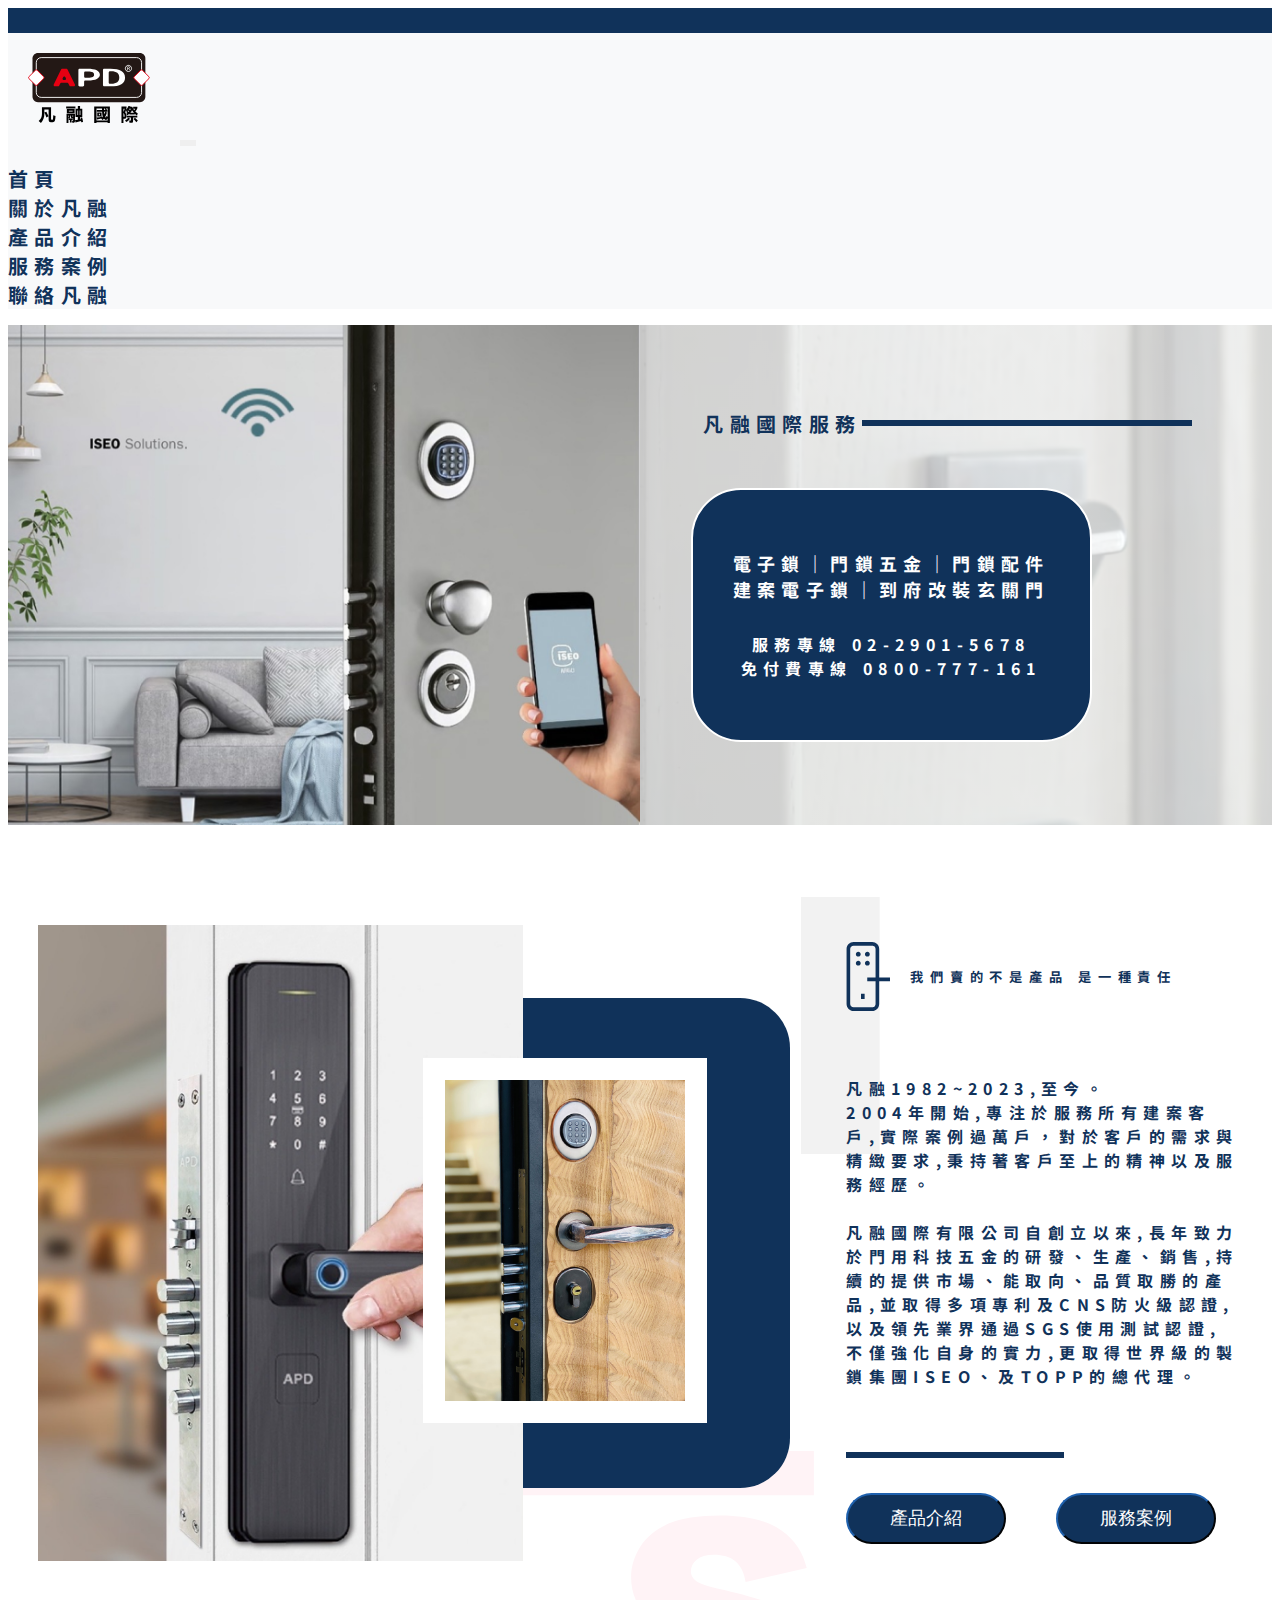
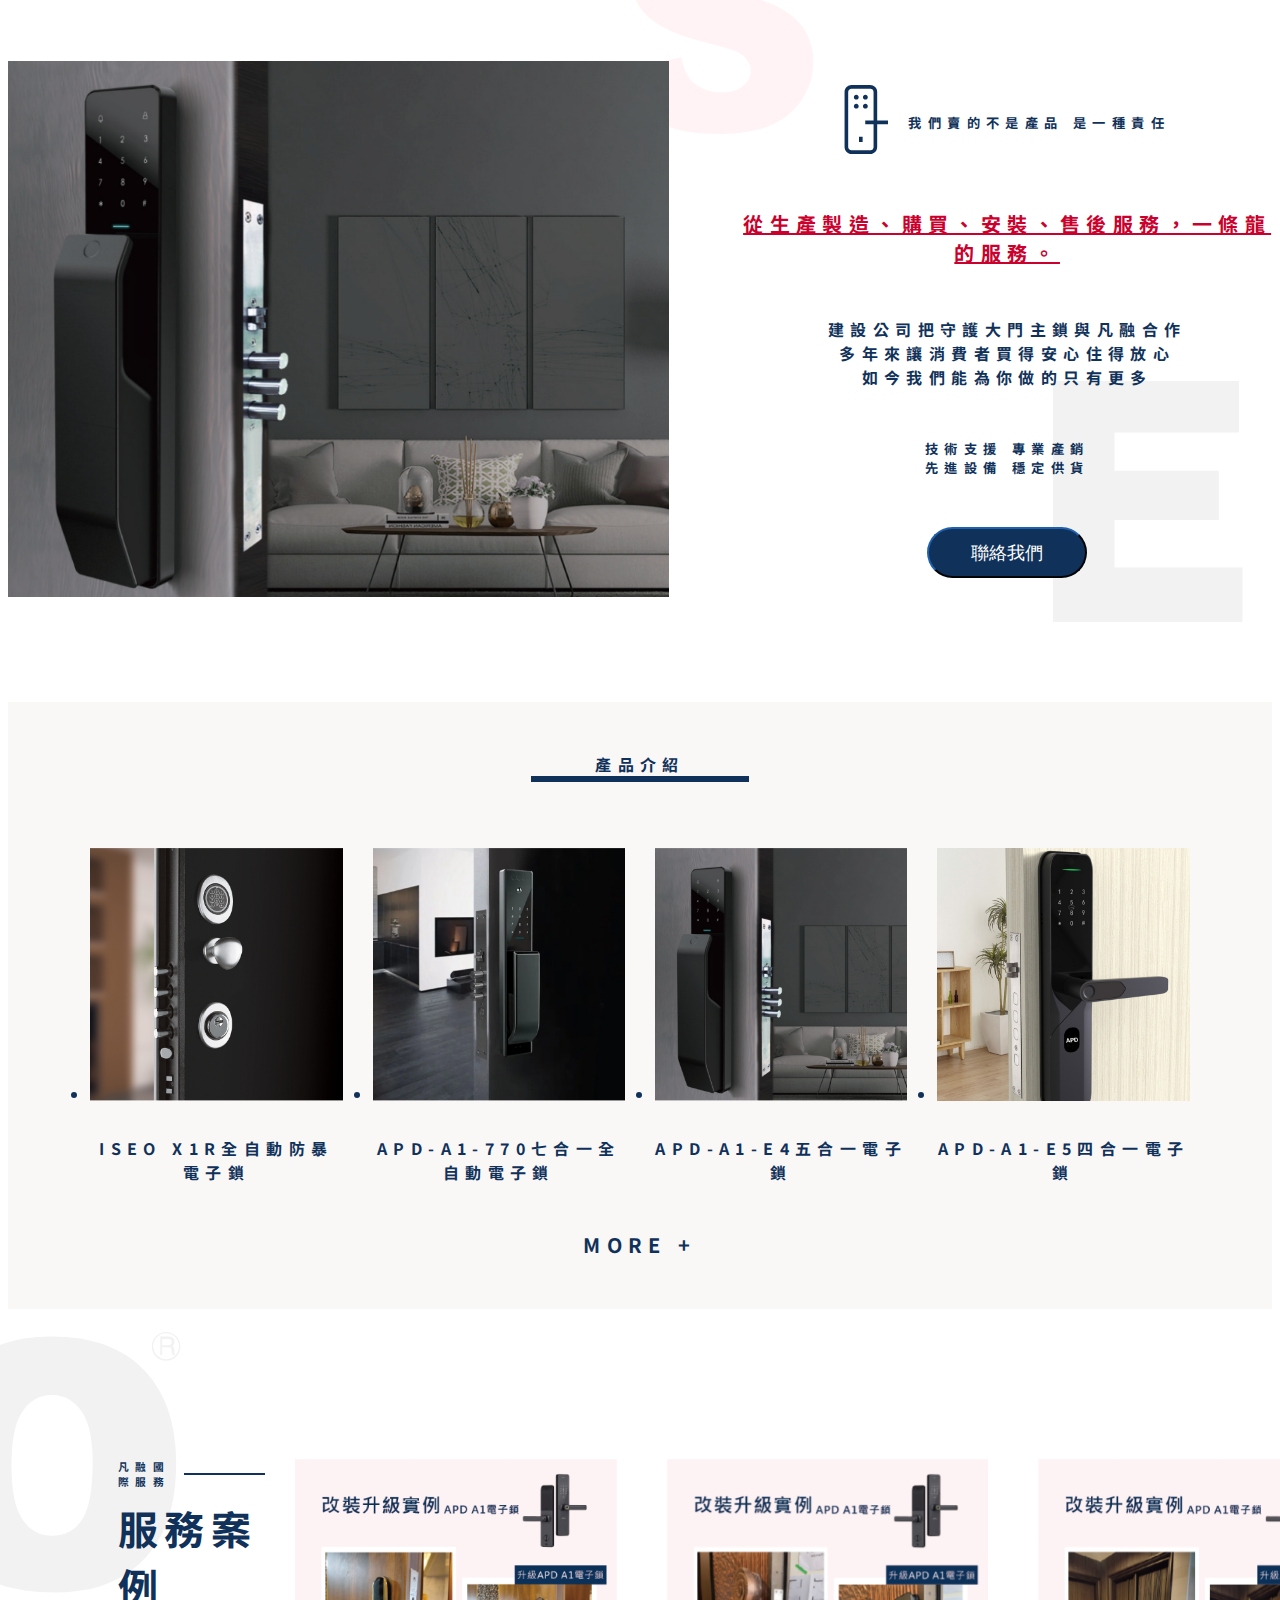
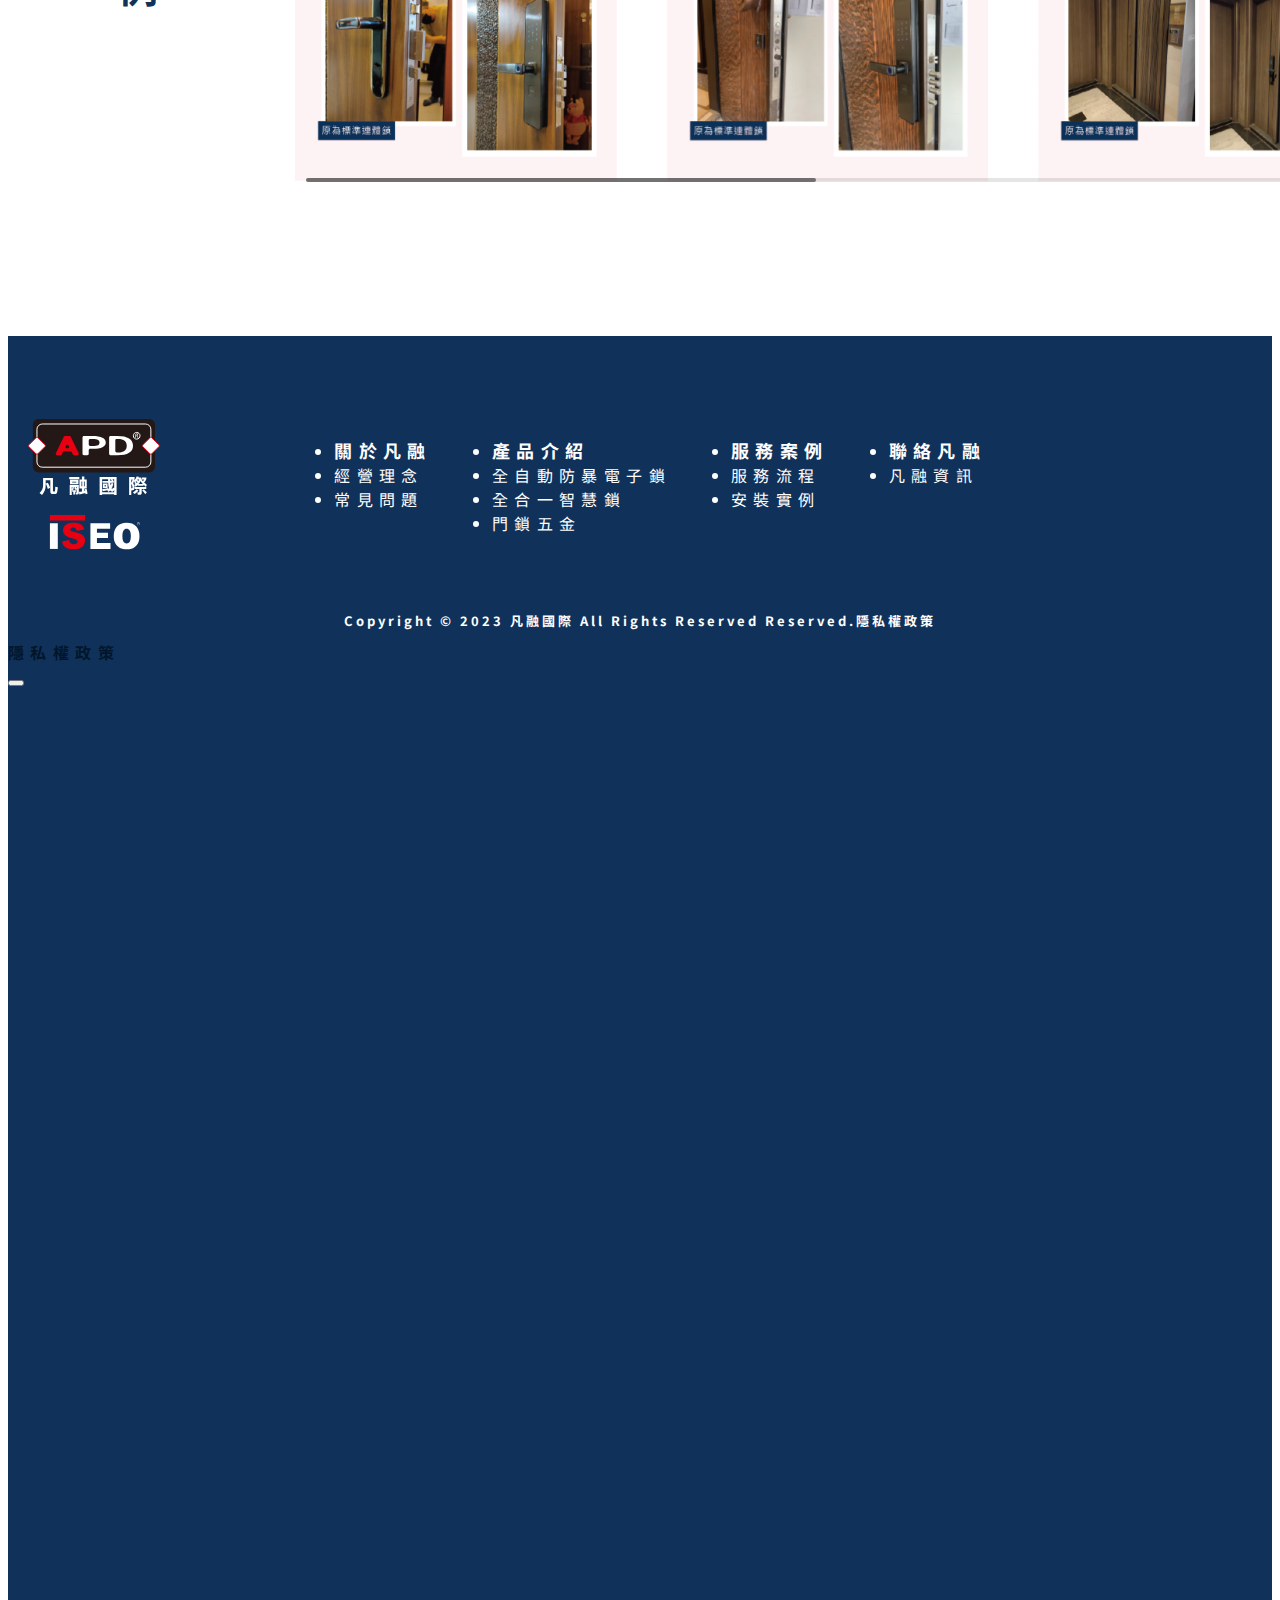
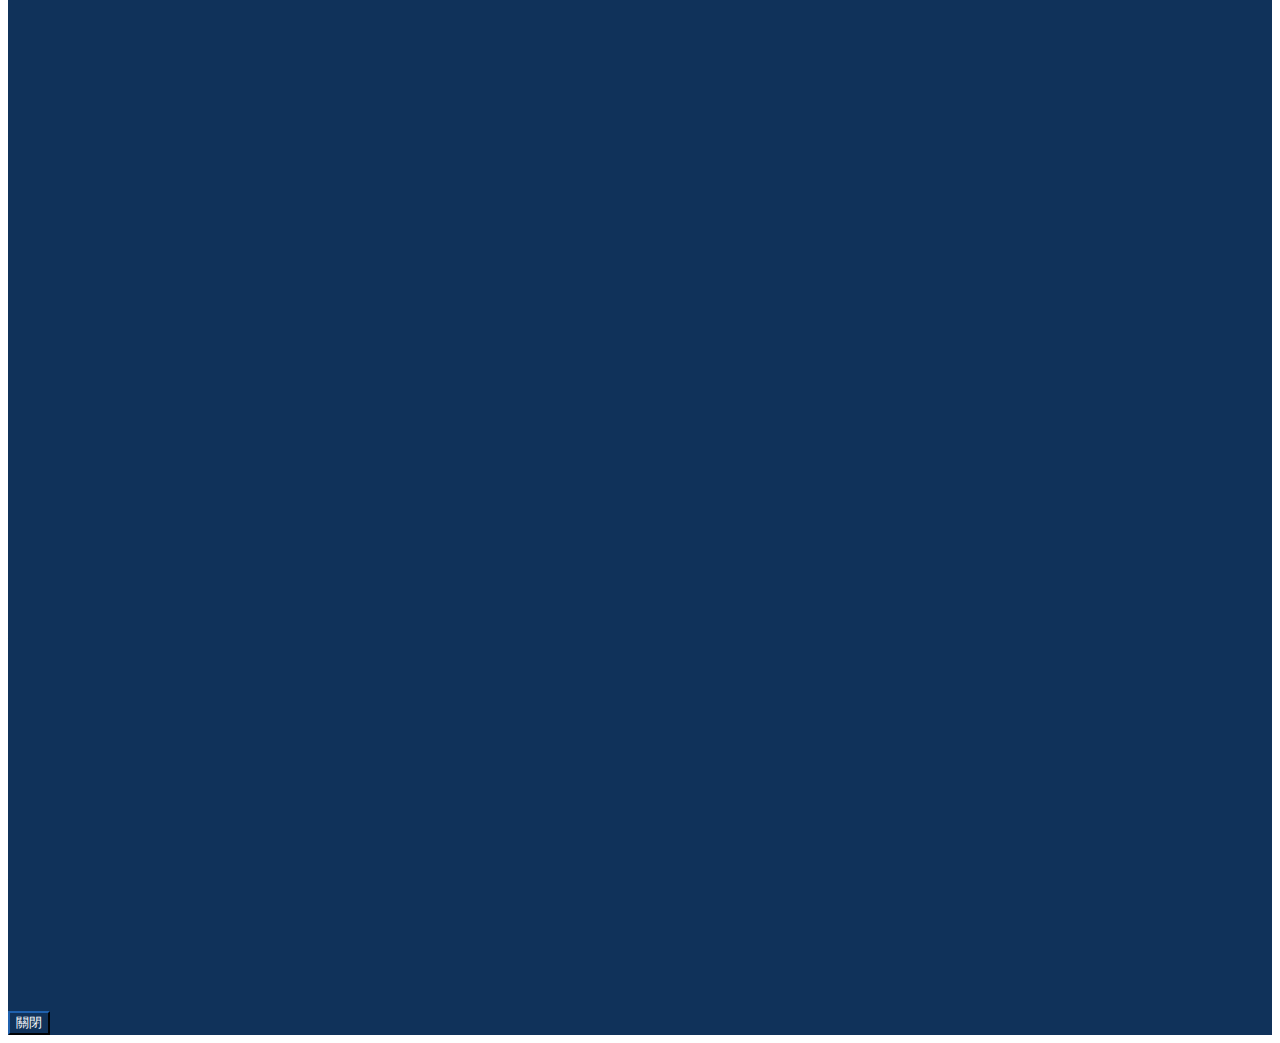
==== index.html @ 1ac76ac0 "1023 上傳github" ====
<!DOCTYPE html>
<html lang="en">
  <head>
    <meta charset="UTF-8" />
    <meta name="viewport" content="width=device-width, initial-scale=1.0" />
    <meta name="format-detection" content="telephone=no">
    <link rel="stylesheet" href="./css/reset.css" />
    <link rel="preconnect" href="https://fonts.googleapis.com" />
    <link rel="preconnect" href="https://fonts.gstatic.com" crossorigin />
    <link
      href="https://fonts.googleapis.com/css2?family=Noto+Sans+TC:wght@300&display=swap"
      rel="stylesheet"
    />
    <link
      href="https://cdn.jsdelivr.net/npm/bootstrap@5.1.1/dist/css/bootstrap.min.css"
      rel="stylesheet"
      integrity="sha384-F3w7mX95PdgyTmZZMECAngseQB83DfGTowi0iMjiWaeVhAn4FJkqJByhZMI3AhiU"
      crossorigin="anonymous"
    />
    <link rel="stylesheet" href="./css/swiper-bundle.css" />
    <link rel="stylesheet" href="./css/style.css" />
    <link rel="stylesheet" href="./css/fanrong_index.css" />
    <title>Document</title>
  </head>

  <body>
    <header>
      <div class="media_block">
        <div class="media_icon_top">
          <div>
            <a href="mailto:fanrong@fanrong.com.tw?subject=Feedback&body=Message" target="_blank">
              <img src="./image/icon_letter.svg" alt="" />
            </a>
            <a href="https://maps.app.goo.gl/2EMKwdo58CiQbgun8" target="_blank">
              <img src="./image/icon_map.svg" alt="" />
            </a>
          </div>
          <div>
            <a href="https://www.facebook.com/profile.php?id=100057497887200&mibextid=LQQJ4d" target="_blank">
              <img src="./image/icon_fb.svg" alt="" />
            </a>
            <a href="https://line.me/ti/p/~@a15678" target="_blank">
              <img src="./image/icon_line.svg" alt="" />
            </a>
            <a href="tel:0229015678" target="_blank">
              <img src="./image/icon_phone.svg" alt="" />
            </a>
          </div>
        </div>
      </div>

      <div class="navbar_block">
        <nav class="navbar navbar-expand-lg navbar-light bg-light">
          <div class="container-fluid">
            <a class="navbar-brand" href="#">
              <img src="./image/logo_header.svg" alt="" class="logo_top" />
            </a>
            <button
              class="navbar-toggler"
              type="button"
              data-bs-toggle="collapse"
              data-bs-target="#navbarNav"
              aria-controls="navbarNav"
              aria-expanded="false"
              aria-label="Toggle navigation"
            >
              <span class="navbar-toggler-icon"></span>
            </button>
            <div class="collapse navbar-collapse navbar" id="navbarNav">
              <ul class="navbar-nav">
                <li class="nav-item">
                  <a class="nav-link" href="fanrong_index..html">首頁</a>
                </li>
                <li class="nav-item">
                  <a class="nav-link" href="fanrong_about.html">關於凡融</a>
                </li>
                <li class="nav-item">
                  <a class="nav-link" href="fanrong_product.html">產品介紹</a>
                </li>
                <li class="nav-item">
                  <a class="nav-link" href="fanrong_service.html">服務案例</a>
                </li>
                <li class="nav-item">
                  <a class="nav-link" href="fanrong_contact.html">聯絡凡融</a>
                </li>
              </ul>
            </div>
          </div>
        </nav>
      </div>
    </header>

    <article>
      <!-- topBanner -->
      <section>
        <div class="index_banner">
          <div class="banner_img">
            <img src="./image/index_banner_img.png" alt="" />
          </div>
          <div class="banner_content">
            <div class="banner_title">
              <h4>凡融國際服務</h4>
              <div class="line_blue_lg"></div>
            </div>
            <div class="banner_text">
              <h5>
                電子鎖｜門鎖五金｜門鎖配件<br />
                建案電子鎖｜到府改裝玄關門
              </h5>
              <p>
                服務專線 02-2901-5678<br />
                免付費專線 0800-777-161
              </p>
            </div>
          </div>
        </div>
      </section>

      <!-- ABOUT -->
      <section>
        <div class="about_block">
          <div class="about_img">
            <img src="./image/index_about_lg.png" alt="" class="about_lg_img" />
            <div class="blue_block">
              <img
                src="./image/index_about_sm.png"
                alt=""
                class="about_sm_img"
              />
            </div>
          </div>
          <div class="about_content">
            <div class="about_title">
              <img src="./image/I.svg" alt="" class="bgi_I" />

              <img
                src="./image/about_icon.svg"
                alt=""
                style="margin-right: 20px"
              />
              <h5>我們賣的不是產品 是一種責任</h5>
            </div>
            <p>
              凡融1982~2023,至今。<br />2004年開始,專注於服務所有建案客戶,實際案例過萬戶，對於客戶的需求與精緻要求,秉持著客戶至上的精神以及服務經歷。<br /><br />凡融國際有限公司自創立以來,長年致力於門用科技五金的研發、生產、銷售,持續的提供市場、能取向、品質取勝的產品,並取得多項專利及CNS防火級認證,以及領先業界通過SGS使用測試認證,不僅強化自身的實力,更取得世界級的製鎖集團ISEO、及TOPP的總代理。
            </p>
            <div class="about_bottom">
              <div class="line_blue_md"></div>
              <div class="a_block">
                <button type="button" class="btn btn-secondary btn-lg">
                  產品介紹
                </button>
                <button type="button" class="btn btn-secondary btn-lg">
                  服務案例
                </button>
              </div>
            </div>
          </div>
        </div>
      </section>

      <section>
        <div class="contact_content">
          <div>
            <img src="./image/index_contact_img.png" alt="" class="contact_img" />
          </div>
          <div>
            <img src="./image/S.svg" alt="" class="bgi_S" />
            <img src="./image/E.svg" alt="" class="bgi_E" />
          </div>
          <div class="contact_text">
            <div class="contact_title">
              <div>
                <img
                  src="./image/about_icon.svg"
                  alt=""
                  style="margin-right: 20px"
                />
              </div>
              <h5>我們賣的不是產品 是一種責任</h5>
            </div>

            <h6>從生產製造、購買、安裝、售後服務，一條龍的服務。</h6>

            <p>
              建設公司把守護大門主鎖與凡融合作<br />多年來讓消費者買得安心住得放心<br />如今我們能為你做的只有更多
            </p>
            <h5>
              技術支援 專業產銷<br />
              先進設備 穩定供貨
            </h5>
            <button type="button" class="btn btn-secondary btn-lg E_position">
              聯絡我們
            </button>
          </div>
        </div>
      </section>

      <!-- 產品介紹 -->
      <section style="background: #faf7f7">
        <div class="product_content">
          <div class="product_title">
            <h4>產品介紹</h4>
            <div class="line_blue_md"></div>
          </div>
          <div class="product_text">
            <ul>
              <li>
                <img src="./image/ISEO X1R.png" alt="" />
                <p>ISEO X1R全自動防暴電子鎖</p>
              </li>
              <li>
                <img src="./image/APD-A1-770.png" alt="" />
                <p>APD-A1-770七合一全自動電子鎖</p>
              </li>
              <li>
                <img src="./image/APD-A1-E4.png" alt="" />
                <p>APD-A1-E4五合一電子鎖</p>
              </li>
              <li>
                <img src="./image/APD-A1-E5.png" alt="" />
                <p>APD-A1-E5四合一電子鎖</p>
              </li>
            </ul>
            <div class="a_link">
              <a href=""> MORE + </a>
            </div>
          </div>
        </div>
      </section>

      <!-- 服務案例 -->
      <section style="position: relative; max-width:1900px; margin: auto">
        <div class="service_content">
          <div class="service_title">
            <div style="display: flex; align-items: center">
              <img src="./image/O.svg" alt="" class="bgi_O" />
              <h6>凡融國際服務</h6>
              <div class="line_blue_st"></div>
            </div>
            <h4>服務案例</h4>
          </div>
          <!-- Swiper -->
            <div class="swiper mySwiper">
              <div class="swiper-wrapper">
                <div class="swiper-slide">
                  <img src="./image/case1.png" alt="" />
                </div>
                <div class="swiper-slide">
                  <img src="./image/case2.png" alt="" />
                </div>
                <div class="swiper-slide">
                  <img src="./image/case3.png" alt="" />
                </div>
                <div class="swiper-slide">
                  <img src="./image/case4.png" alt="" />
                </div>
                <div class="swiper-slide">
                  <img src="./image/case5.png" alt="" />
                </div>
                <div class="swiper-slide">
                  <img src="./image/case6.png" alt="" />
                </div>
              </div>
              
              <div class="swiper-scrollbar"></div>
            </div>
        </div>
      </section>
    </article>

    <footer>
      <div class="footer_content">
        <div class="logo_footer">
          <img src="./image/logo_footer.svg" alt="" />
          <img src="./image/logo_footer2.svg" alt="" />
        </div>

        <div class="footer_allitem">
          <div class="footer_item1 item_a">
            <ul>
              <li><a href="#">關於凡融</a></li>
              <li>經營理念</li>
              <li>常見問題</li>
            </ul>
          </div>
          <div class="footer_item2 item_a">
            <ul>
              <li><a href="#">產品介紹</a></li>
              <li>全自動防暴電子鎖</li>
              <li>全合一智慧鎖</li>
              <li>門鎖五金</li>
            </ul>
          </div>

          <div class="footer_item3 item_a">
            <ul>
              <li><a href="#">服務案例</a></li>
              <li>服務流程</li>
              <li>安裝實例</li>
            </ul>
          </div>

          <div class="footer_item4 item_a">
            <ul>
              <li><a href="#">聯絡凡融</a></li>
              <li>凡融資訊</li>
            </ul>
          </div>
        </div>

        <div class="footer_media">
          <a href="mailto:fanrong@fanrong.com.tw?subject=Feedback&body=Message" target="_blank">
            <img src="./image/icon_letter.svg" alt="" />
          </a>
          <a href="https://maps.app.goo.gl/2EMKwdo58CiQbgun8" target="_blank">
            <img src="./image/icon_map.svg" alt="" />
          </a>
          <a href="https://www.facebook.com/profile.php?id=100057497887200&mibextid=LQQJ4d" target="_blank">
            <img src="./image/icon_fb.svg" alt="" />
          </a>
          <a href="https://line.me/ti/p/~@a15678" target="_blank">
            <img src="./image/icon_line.svg" alt="" />
          </a>
          <a href="tel:0229015678" target="_blank">
            <img src="./image/icon_phone.svg" alt="" />
          </a>
        </div>
      </div>
      <div class="footer_4">
        <p
          class="cursor_pointer"
          data-bs-toggle="modal"
          data-bs-target="#staticBackdrop"
          style="
            font-size: 13px;
            font-weight: bold;
            font-family: 'Noto Sans TC', sans-serif;
            color: #ffffff;
            cursor: pointer;
            display: flex;
            justify-content: center;
            margin: 0;
            padding: 5px;
            letter-spacing: 3px;
            text-align: center;
            padding-bottom: 10px;
            margin-top: -30px;
          "
        >
          Copyright © 2023 凡融國際 All Rights Reserved Reserved.隱私權政策
        </p>
      </div>
      <!--隱私權政策-->
      <div
        class="modal fade"
        id="staticBackdrop"
        data-bs-backdrop="static"
        data-bs-keyboard="false"
        tabindex="-1"
        aria-labelledby="staticBackdropLabel"
        aria-hidden="true"
      >
        <div class="modal-dialog modal-xl">
          <div class="modal-content">
            <div class="modal-header">
              <h5
                class="modal-title"
                style="
                  font-size: 16px;
                  color: #01162b;
                  font-weight: bold;
                  font-family: 'Noto Sans TC', sans-serif;
                "
                id="staticBackdropLabel"
              >
                隱私權政策
              </h5>
              <button
                type="button"
                class="btn-close"
                data-bs-dismiss="modal"
                aria-label="Close"
              ></button>
            </div>
            <div class="modal-body">
              <p style="font-weight: bold">
                非常歡迎您光臨「凡融國際有限公司」（以下簡稱本網站），為了讓您能夠安心的使用本網站的各項服務與資訊，特此向您說明本網站的隱私權保護政策，以保障您的權益，請您詳閱下列內容：<br /><br /><br /><br />
                一、隱私權保護政策的適用範圍<br /><br />
                隱私權保護政策內容，包括本網站如何處理在您使用網站服務時收集到的個人識別資料。隱私權保護政策不適用於本網站以外的相關連結網站，也不適用於非本網站所委託或參與管理的人員。<br /><br /><br /><br />
                二、個人資料的蒐集、處理及利用方式<br /><br />
                •
                當您造訪本網站或使用本網站所提供之功能服務時，我們將視該服務功能性質，請您提供必要的個人資料，並在該特定目的範圍內處理及利用您的個人資料；非經您書面同意，本網站不會將個人資料用於其他用途。<br /><br />
                •
                本網站在您使用服務信箱、問卷調查等互動性功能時，會保留您所提供的姓名、電子郵件地址、聯絡方式及使用時間等。<br /><br />
                • 於一般瀏覽時，伺服器會自行記錄相關行徑，包括您使用連線設備的
                IP
                位址、使用時間、使用的瀏覽器、瀏覽及點選資料記錄等，做為我們增進網站服務的參考依據，此記錄為內部應用，決不對外公佈。<br /><br />
                •
                為提供精確的服務，我們會將收集的問卷調查內容進行統計與分析，分析結果之統計數據或說明文字呈現，除供內部研究外，我們會視需要公佈統計數據及說明文字，但不涉及特定個人之資料。<br /><br />
                •
                您可以隨時向我們提出請求，以更正或刪除本網站所蒐集您錯誤或不完整的個人資料。<br /><br /><br /><br />
                三、資料之保護<br /><br />
                •
                本網站主機均設有防火牆、防毒系統等相關的各項資訊安全設備及必要的安全防護措施，加以保護網站及您的個人資料採用嚴格的保護措施，只由經過授權的人員才能接觸您的個人資料，相關處理人員皆簽有保密合約，如有違反保密義務者，將會受到相關的法律處分。<br /><br />
                •
                如因業務需要有必要委託其他單位提供服務時，本網站亦會嚴格要求其遵守保密義務，並且採取必要檢查程序以確定其將確實遵守。<br /><br /><br /><br />
                四、網站對外的相關連結<br /><br />
                本網站的網頁提供其他網站的網路連結，您也可經由本網站所提供的連結，點選進入其他網站。但該連結網站不適用本網站的隱私權保護政策，您必須參考該連結網站中的隱私權保護政策。<br /><br /><br /><br />
                五、與第三人共用個人資料之政策<br /><br />
                本網站絕不會提供、交換、出租或出售任何您的個人資料給其他個人、團體、私人企業或公務機關，但有法律依據或合約義務者，不在此限。<br /><br />
                前項但書之情形包括不限於：<br /><br />
                • 經由您書面同意。<br /><br />
                • 法律明文規定。<br /><br />
                • 為免除您生命、身體、自由或財產上之危險。<br /><br />
                •
                與公務機關或學術研究機構合作，基於公共利益為統計或學術研究而有必要，且資料經過提供者處理或蒐集者依其揭露方式無從識別特定之當事人。<br /><br />
                •
                當您在網站的行為，違反服務條款或可能損害或妨礙網站與其他使用者權益或導致任何人遭受損害時，經網站管理單位研析揭露您的個人資料是為了辨識、聯絡或採取法律行動所必要者。<br /><br />
                • 有利於您的權益。<br /><br />
                •
                本網站委託廠商協助蒐集、處理或利用您的個人資料時，將對委外廠商或個人善盡監督管理之責。<br /><br /><br /><br />
                六、Cookie 之使用<br /><br />
                為了提供您最佳的服務，本網站會在您的電腦中放置並取用我們的
                Cookie，若您不願接受 Cookie
                的寫入，您可在您使用的瀏覽器功能項中設定隱私權等級為高，即可拒絕
                Cookie 的寫入，但可能會導致網站某些功能無法正常執行 。<br /><br />
                七、隱私權保護政策之修正<br /><br />
                本網站隱私權保護政策將因應需求隨時進行修正，修正後的條款將刊登於網站上。
              </p>
            </div>
            <div class="modal-footer">
              <button
                type="button"
                class="btn btn-secondary"
                data-bs-dismiss="modal"
              >
                關閉
              </button>
            </div>
          </div>
        </div>
      </div>
    </footer>
    <script src="./js/swiper-bundle.js"></script>
    <script src="./js/fanrong_index.js"></script>
    <script
      src="https://cdn.jsdelivr.net/npm/bootstrap@5.1.1/dist/js/bootstrap.bundle.min.js"
      integrity="sha384-/bQdsTh/da6pkI1MST/rWKFNjaCP5gBSY4sEBT38Q/9RBh9AH40zEOg7Hlq2THRZ"
      crossorigin="anonymous"
    ></script>
  </body>
</html>
---- css/style.css ----
body {
  font-family: "Noto Sans TC", sans-serif;
  letter-spacing: 0.4rem;
  color: #10325a;
  /* background-color: #F8F9FA; */
}

header {
  /* background-color: #10325a; */
}

ol,
ul {
  padding: 0rem;
}

h4,
h5,
h6,
p {
  margin-top: 0;
  font-weight: bolder;
  margin-bottom: 0rem;
}

a {
  text-decoration: none;
  color: #10325a;
  font-weight: 800;
}

a:hover {
  color: #5c636a;
}

.media_block {
  background-color: #10325a;
}

.navbar_block {
  background: #f8f9fa;
}

.navbar {
  width: 100%;
  /* max-width: 1600px; */
  /* margin: 0px 20px; */
}

.media_icon_top {
  width: 100%;
  /* background-color: rgb(241, 114, 114); */
  margin: 0px auto;
  display: flex;
  align-items: center;
  max-width: 1600px;
  justify-content: space-between;
}

.media_icon_top img {
  margin: 10px 10px;
  width: 27px;
}

.navbar {
}

.logo_top {
  height: 70px;
  margin: 20px;
}

.container-fluid {
  max-width: 1600px;
}

.navbar-expand-lg .navbar-collapse {
  justify-content: flex-end;
}

.navbar-light .navbar-nav .nav-link {
  color: #10325a;
  font-weight: bold;
  font-size: 20px;
}

.navbar-light .navbar-toggler-icon {
  background-image: url(../image/navbar.svg);
}

.navbar-light .navbar-toggler {
  color: rgba(0, 0, 0, 0);
  border-color: rgba(0, 0, 0, 0);
}

.container,
.container-fluid,
.container-lg,
.container-md,
.container-sm,
.container-xl,
.container-xxl {
  padding-right: var(--bs-gutter-x, 0rem);
  padding-left: var(--bs-gutter-x, 0rem);
}
/* banner_img */

.allbanner {
  width: 100%;
  height: 500px;
  display: flex;
  align-items: center;
  justify-content: center;
}

.banner_imgall img {
  width: 100%;
  height: 100%;
}

/* content */

.line_blue_lg {
  background: #10325a;
  width: 330px;
  height: 6px;
}

.line_blue_md {
  background: #10325a;
  width: 218px;
  height: 6px;
}

.line_blue_st {
  background: #10325a;
  width: 130px;
  height: 2px;
}

/* 關於凡融 */
.about_block {
  max-width: 1600px;
  margin: 100px auto;
  display: flex;
  justify-content: space-between;
}

.about_img {
  display: flex;
  align-items: center;
  margin-left: 30px;
}

.blue_out {
}

.blue_block {
  background: #10325a;
  width: 100%;
  padding: 60px 0;
  padding-left: 0px;
  border-radius: 0 50px 50px 0;
}

.about_lg_img {
  width: 100%;
}

.about_sm_img {
  width: 90%;
  border: solid 22px #fff;
  margin-left: -100px;
  /* position: relative; */
  /* left: -3%; */
  /* margin: 50px; */
  padding: -10px;
}

.about_content {
  width: 33%;
  display: flex;
  flex-direction: column;
  justify-content: space-around;
  gap: 30px;
  margin-right: 30px;
}
.about_title {
  display: flex;
  align-items: center;
  position: relative;
}

.about_title h5 {
  font-weight: bold;
  letter-spacing: 6.75px;
}

.a_block {
  display: flex;
  margin-top: 35px;
  gap: 50px;
}

.btn-group-lg > .btn,
.btn-lg {
  padding: 0.7rem 0.5rem;
  font-size: 18px;
  border-radius: 2.2rem;
  width: 160px;
}

.btn-secondary {
  color: #fff;
  background-color: #10325a;
  border-color: #10325a;
}

/* 聯絡凡融 */
.contact_content {
  display: flex;
  max-width: 1800px;
  margin: 100px auto;
  justify-content: flex-start;
  /* gap: 60px; */
  align-items: center;
  /* overflow: hidden; */
  position: relative;
}

.contact_img {
  width: 100%;
}

.contact_text {
  display: flex;
  flex-direction: column;
  align-items: center;
  gap: 50px;
  width: 50%;
}

.contact_title {
  display: flex;
  align-items: center;
}

.contact_text h6 {
  color: #ca002d;
  font-size: 20px;
  text-decoration: underline;
  text-align: center;
}

.contact_text p {
  text-align: center;
}

/* QA */

.faq_content {
  max-width: 1500px;
  margin: 100px auto;
}
.accordion-flush .accordion-item {
  /* width: 40%; */
  border: none;
}

.accordion-button {
  color: #10325a;
  font-weight: bold;
}

.faq_title h1 {
  color: #ca002d;
  font-size: 145px;
  letter-spacing: 23px;
  font-weight: bold;
}

.accordion-button:not(.collapsed) {
  color: #ca002d;
  background-color: transparent;
  box-shadow: none;
}

.accordion-button:focus {
  z-index: 3;
  border-color: #ca002d;
  outline: 0;
  box-shadow: none;
}

.accordion-button::after {
  background-image: url(../image/under_bottom.svg);
}

.accordion-button:not(.collapsed)::after {
  background-image: url(../image/up_bottom.svg);
  transform: rotate(180deg);
}

.accordion-body {
  padding: 1rem 1.25rem;
  font-weight: bold;
  font-size: 15px;
  color: #ca002d;
  position: relative;
  z-index: 12;
}
.accordion-flush .accordion-item .accordion-button {
  border-radius: 0;
  border-bottom: 2px solid #10325a;
  padding: 2rem 1.25rem;
  background-color: transparent;
}

.collapseAllitem {
  display: flex;
  justify-content: center;
  gap: 50px;
}

.collapseLeft,
.collapseRight {
  width: 50%;
  margin: 30px;
}

.bgi_ISEO {
  position: absolute;
  top: 120px;
  width: 31%;
  right: 70px;
}
/* footer */

footer {
  background-color: #10325a;
}

.footer_content {
  height: 100%;
  margin: auto;
  display: flex;
  align-items: center;
  min-height: 300px;
  justify-content: space-between;
  max-width: 1600px;
}

.logo_footer {
  display: flex;
  flex-direction: column;
  gap: 20px;
  align-items: center;
  margin: 20px;
}

.footer_allitem {
  display: flex;
  gap: 80px;
}

.footer_allitem li {
  color: #fff;
}

.item_a a {
  color: #fff;
  font-weight: bold;
  text-decoration: none;
  font-size: 18px;
}

.footer_media {
  margin: 20px;
}

.footer_media img {
  margin: 5px;
  width: 27px;
}

/* RWD */
@media only screen and (max-width: 1660px) {
}

@media only screen and (max-width: 1366px) {
  .about_block {
    max-width: 1600px;
    margin: 100px auto;
    display: flex;
    justify-content: space-around;
  }

  .blue_block {
    width: 33%;
  }

  .about_lg_img {
    width: 60%;
  }

  .contact_img {
    width: 90%;
  }
  .footer_allitem {
    display: flex;
    gap: 60px;
  }
}

@media only screen and (max-width: 1266px) {
  .line_blue_lg {
    width: 250px;
  }
  .about_lg_img {
    width: 50%;
  }
  .contact_img {
    width: 80%;
  }
  .footer_content {
    flex-direction: column;
    gap: 20px;
  }
  .logo_footer {
    flex-direction: row;
    gap: 20px;
  }
  .footer_media {
    margin: 20px;
    margin-bottom: 40px;
  }

  .footer_allitem {
    display: flex;
    gap: 20px;
  }
}

@media only screen and (max-width: 1024px) {
  .banner_imgall {
    width: 40%;
  }
  .about_content {
    width: 36%;
  }
  .about_lg_img {
    width: 65%;
  }
  .blue_block  {
    width: 30%;
  }
  .about_sm_img {
    width: 120%;
    border: solid 16px #fff;
    margin-left: -85px;
  }
  .blue_block {
    width: 29%;
  }
  .contact_text {
    width: 60%;
  }
  .contact_img {
    width: 85%;
  }

  /* faq */
  .collapseLeft,
  .collapseRight {
    width: 50%;
    margin: 10px;
  }
  .collapseAllitem {
    gap: 0px;
  }
}

@media only screen and (max-width: 991px) {
  .navbar {
    display: block;
    padding-top: 0rem;
    padding-bottom: 0rem;
  }

  .nav-item {
    border-bottom: 2px solid #fff;
    line-height: 40px;
  }
  .navbar-light .navbar-nav .nav-link {
    color: #ffffff;
    text-align: center;
  }

  .navbar-nav {
    /* text-align: center; */
    /* display: flex; */
    /* flex-direction: column; */
    /* padding-left: 0; */
    /* margin-bottom: 0; */
    /* list-style: none; */
    background-color: #10325a;
    /* color: #fff; */
  }

  .line_blue_lg {
    width: 220px;
  }
  .about_sm_img  {
    width: 90%;
    padding: -10px;
  }

  .about_content  {
    width: 40%;
  }

  .contact_img {
    width: 90%;
  }
  .contact_text {
    width: 70%;
  }
}

@media only screen and (max-width: 820px) {
  .logo_top {
    height: 50px;
    margin: 10px;
  }

  .logo_footer img {
    width: 100px;
  }

  /* faq */
  .collapseLeft,
  .collapseRight {
    width: 50%;
    margin: 10px;
  }
  .collapseAllitem {
    gap: 0px;
  }
}

@media only screen and (min-width: 768px) and (min-height: 1024px) {
}

@media only screen and (max-width: 769px) {
  .banner_imgall {
    width: 50%;
  }
  .item_a a {
    color: #fff;
    font-weight: bold;
    text-decoration: none;
    font-size: 16px;
  }
  .footer_allitem li {
    color: #fff;
    font-size: 14px;
  }
  /* faq */
  .faq_title h1 {
    font-size: 105px;
    text-align: center;
    margin-bottom: 2.5rem;
    margin-left: 32px;
  }
  .collapseAllitem {
    gap: 0px;
    flex-direction: column;
    align-items: center;
  }
  .collapseLeft,
  .collapseRight {
    width: 90%;
    margin: 0px;
  }
  .bgi_ISEO {
    position: absolute;
    top: 740px;
    width: 45%;
    right: 70px;
}
}

@media only screen and (max-width: 680px) {
  .about_block {
    align-items: center;
    flex-direction: column;
    gap: 80px;
  }
  .about_content {
    width: 87%;
    margin-right: 0px;
  }
  .contact_content {
    flex-direction: column;
    gap: 30px;
  }
  .contact_img {
    width: 100%;
  }
  .contact_text {
    width: 90%;
  }
  .footer_allitem {
    flex-direction: column;
  }
}

@media only screen and (max-width: 500px) {
  .banner_imgall {
    width: 80%;
  }
  .line_blue_lg {
    width: 80px;
  }

  .about_sm_img {
    width: 120%;
    border: solid 10px #fff;
    margin-left: -55px;
  }
}
---- css/fanrong_index.css ----
.index_banner {
  display: flex;
  height: 500px;
}

.banner_content {
  background-image: linear-gradient(
      rgba(255, 255, 255, 0.7),
      rgba(255, 255, 255, 0.7)
    ),
    url(../image/index_banner_text.png);
  width: 50%;
  height: 100%;
  background-size: cover;
  background-repeat: no-repeat;
  display: flex;
  flex-direction: column;
  justify-content: center;
  align-items: flex-start;
  gap: 50px;
  /* max-width: 1600px; */
}

.banner_content img {
  height: 100%;
  width: 50%;
}

.banner_img {
  width: 50%;
  height: 100%;
}

.banner_img img {
  width: 100%;
  height: 100%;
  max-width: 100%;
  max-height: 100%;
  object-fit: cover;
  object-position: 100% 100%;
}

.banner_title {
  display: flex;
  align-items: center;
  margin-left: 10%;
}

.banner_title h4 {
  font-weight: bold;
}

.banner_text {
  background-color: #10325a;
  border: 2px solid #fff;
  display: inline;
  text-align: center;
  padding: 60px 40px;
  border-radius: 50px;
  margin-left: 8%;
}
.banner_text h5 {
  font-weight: bold;
  color: #fff;
  margin-bottom: 30px;
}
.banner_text p {
  color: #fff;
}

/* 背景圖 */
.bgi_I {
  position: absolute;
  z-index: -5;
  left: -45px;
  top: -45px;
  width: 20%;
}

.bgi_S {
  position: absolute;
  z-index: -9;
  left: 650px;
  top: -240px;
  max-width: 100%;
  max-height: 100%;
}

.bgi_E {
  position: absolute;
  z-index: -6;
  top: 345px;
  right: 0px;
  max-width: 100%; /* 最大宽度不超过包含元素的宽度 */
  max-height: 100%; /* 最大高度不超过包含元素的高度 */
  /* width: 100%; */
}

/* 產品介紹 */
.product_content {
  display: flex;
  max-width: 1800px;
  margin: 100px auto;
  justify-content: center;
  align-items: center;
  flex-direction: column;
  padding: 50px 0;
}

.product_title {
  text-align: center;
  margin-bottom: 50px;
}

.product_content ul {
  display: flex;
  align-items: flex-start;
  justify-content: space-between;
  width: 100%;
  gap: 30px;
}

.product_content img {
  width: 100%;
}

.product_text {
  display: flex;
  flex-direction: column;
  align-items: flex-end;
  width: 100%;
  gap: 30px;
}

.product_text p {
  margin-top: 30px;
  text-align: center;
}

.a_link a {
  color: #10325a;
  font-size: 20px;
  font-weight: 700;
}

.a_link a:hover {
  color: #5c636a;
}

/* 服務案例輪播 */

.service_content {
  display: flex;
  max-width: 1600px;
  margin: 100px;
  padding: 50px 0;
}

.service_title {
  display: flex;
  flex-direction: column;
  gap: 10px;
  width: 400px;
  margin-left: 10px;
}

.mySwiper {
  width: 100%;
}

.swiper img {
  width: 100%;
}

.service_title h4 {
  font-size: 40px;
}

.bgi_O {
  z-index: -40;
  position: absolute;
  left: -80px;
  top: -90px;
  width: 20%;
}

/* RWD */
@media only screen and (max-width: 1660px) {
  /* .service_title {
    width: 1000px;
  } */

  .product_content ul {
    justify-content: space-around;
    flex-wrap: wrap;
  }

  .product_text {
    align-items: center;
  }
}

@media only screen and (max-width: 1366px) {
  .bgi_S {
    left: 515px;
    top: -210px;
    width: 23%;
  }

  .bgi_E {
    top: 320px;
    right: 29px;
    width: 15%;
  }

  .service_content {
    gap: 30px;
  }

  .product_content ul {
    display: flex;
    justify-content: space-between;
    width: 87%;
    gap: 30px;
    flex-wrap: nowrap;
  }

  .banner_title h4 {
    font-weight: bold;
    font-size: 20px;
  }
  .banner_text h5 {
    font-weight: bold;
    color: #fff;
    font-size: 18px;
  }
}

@media only screen and (max-width: 1266px) {
  .banner_title {
    /* margin-right: 6%; */
  }
  .banner_text {
    margin-left: 2%;
    padding: 60px 15px;
  }
}

@media only screen and (max-width: 1024px) {
  .bgi_S {
    left: 385px;
    top: -190px;
    width: 23%;
  }
}

@media only screen and (max-width: 991px) {
  .banner_title {
    margin-left: 4%;
  }

  /* 背景圖 */
  .bgi_S {
    left: 324px;
    top: -180px;
    width: 23%;
  }
  .bgi_E {
    top: 297px;
    right: 23px;
    width: 15%;
  }

  .product_content ul {
    width: 98%;
  }

  .bgi_O {
    left: 10px;
    top: -40px;
  }
  .service_content {
    margin: 30px;
    gap: 20px;
  }
  .line_blue_st {
    background: #10325a;
    width: 80px;
    height: 2px;
  }
}

@media only screen and (max-width: 880px) {
}

@media only screen and (min-width: 768px) and (min-height: 1024px) {
}

@media only screen and (max-width: 769px) {
  .index_banner {
    /* flex-direction: column-reverse; */
  }
  .banner_content {
    width: 75%;
  }
  .banner_title {
    margin-left: 1%;
  }

  .banner_text {
    padding: 50px 15px;
  }
}

@media only screen and (max-width: 680px) {
  .index_banner {
    flex-direction: column;
    height: auto;
  }

  .banner_img {
    width: 100%;
  }

  .banner_content {
    width: 100%;
    padding: 50px;
  }

  .bgi_I {
    position: absolute;
    z-index: -5;
    left: -15px;
    top: -15px;
    width: 11%;
  }
  .bgi_S {
    left: 124px;
    top: -240px;
    width: 30%;
  }

  .bgi_E {
    top: 987px;
    right: 73px;
    width: 20%;
  }

  .product_content ul {
    flex-wrap: wrap;
    flex-direction: row;
    align-content: space-around;
    justify-content: space-around;
    align-items: flex-start;
  }
  .product_text li {
    width: 40%;
  }
  .bgi_O {
    z-index: -40;
    position: absolute;
    left: 130px;
    top: -80px;
    width: 25%;
  }
  .service_content {
    flex-direction: column;
    padding: 0px;
    gap: 50px;
    margin: 30px;
  }
  .service_title {
    width: auto;
    margin-left: 0px;
    align-items: center;
  }
}

@media only screen and (max-width: 500px) {
  .banner_content {
    width: 100%;
    padding: 30px 13px;
    align-items: center;
  }

  .banner_title h4 {
    font-weight: bold;
    font-size: 28px;
  }

  .banner_text h5 {
    font-size: 15px;
    line-height: 21px;
  }
  .banner_text p {
    color: #fff;
    font-size: 13px;
    text-decoration: none;
    line-height: 21px;
  }

  .product_text li {
    width: 86%;
  }

  .bgi_I {
    width: 15%;
  }

  .bgi_S {
    left: 74px;
    top: -230px;
    width: 36%;
  }
  .bgi_E {
    top: 800px;
    right: 33px;
    width: 28%;
  }
  .bgi_O {
    z-index: -40;
    position: absolute;
    left: 47px;
    top: -80px;
    width: 33%;
  }
}
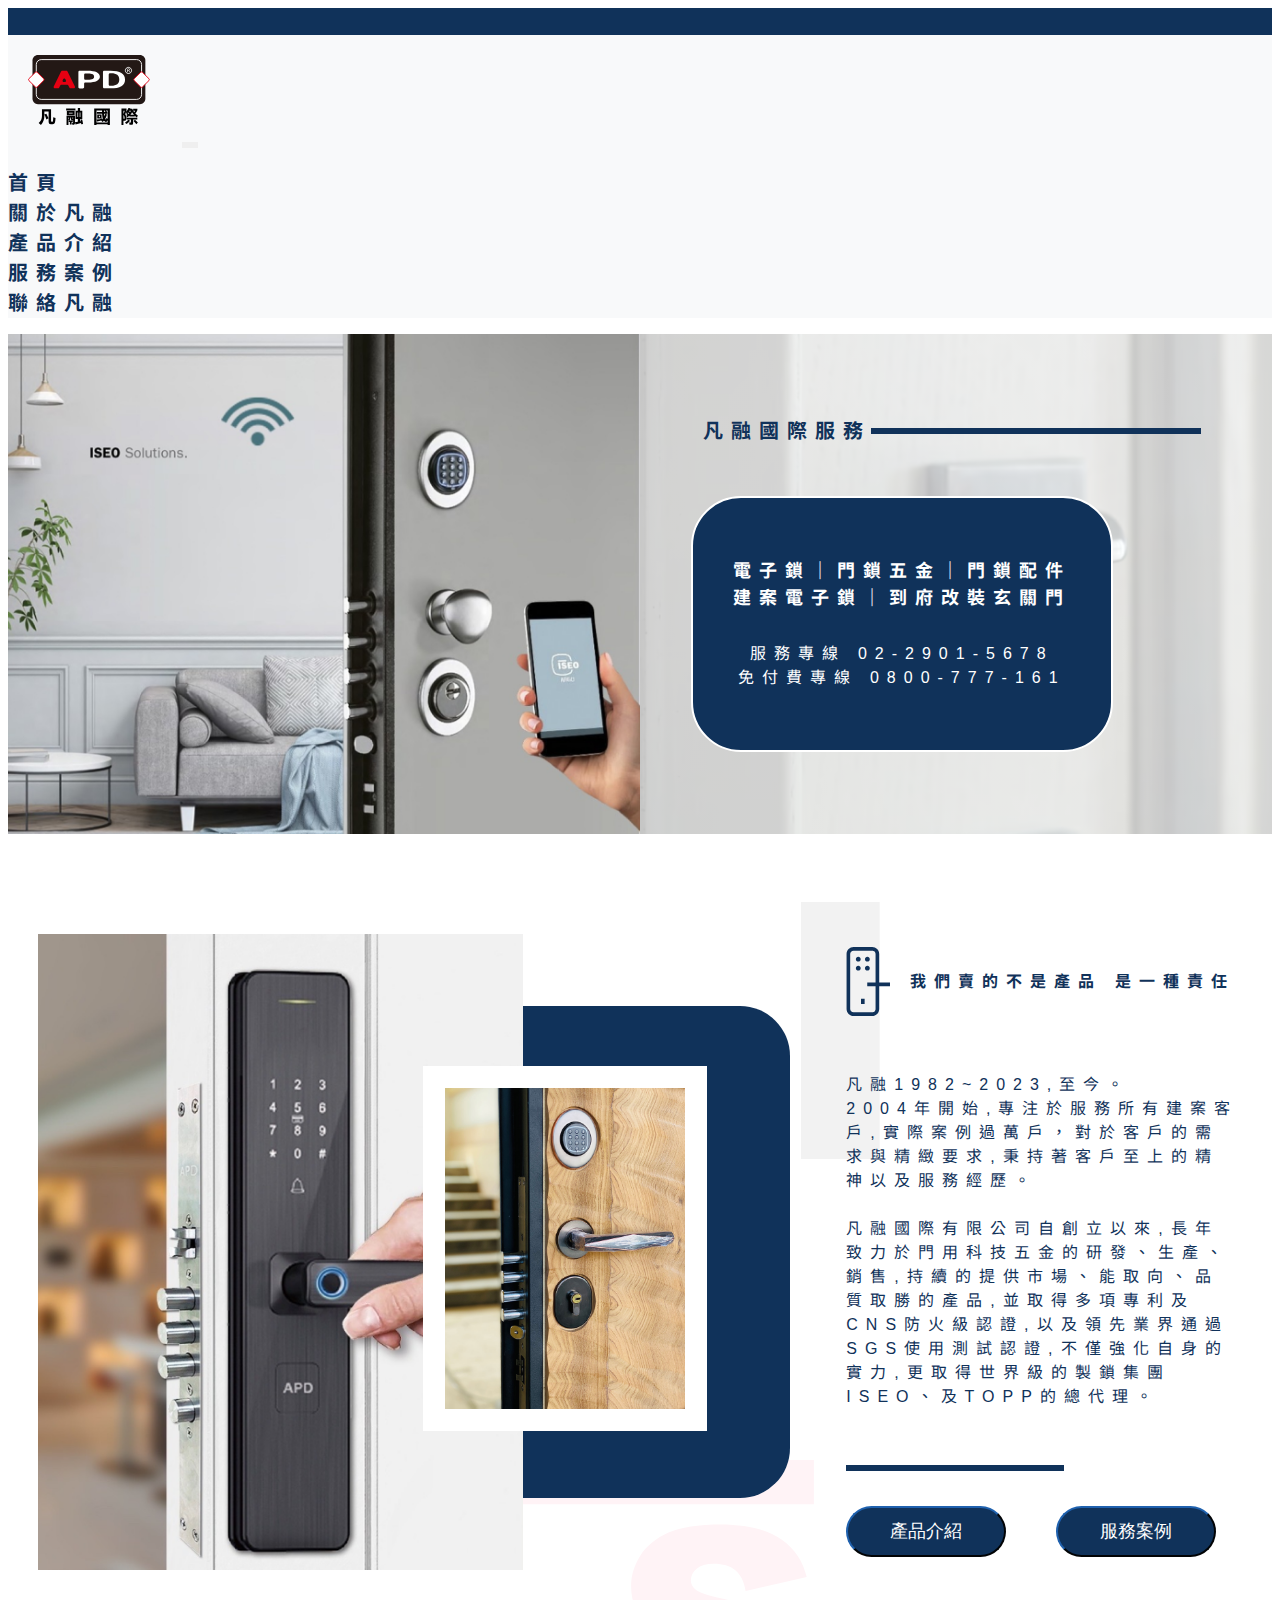
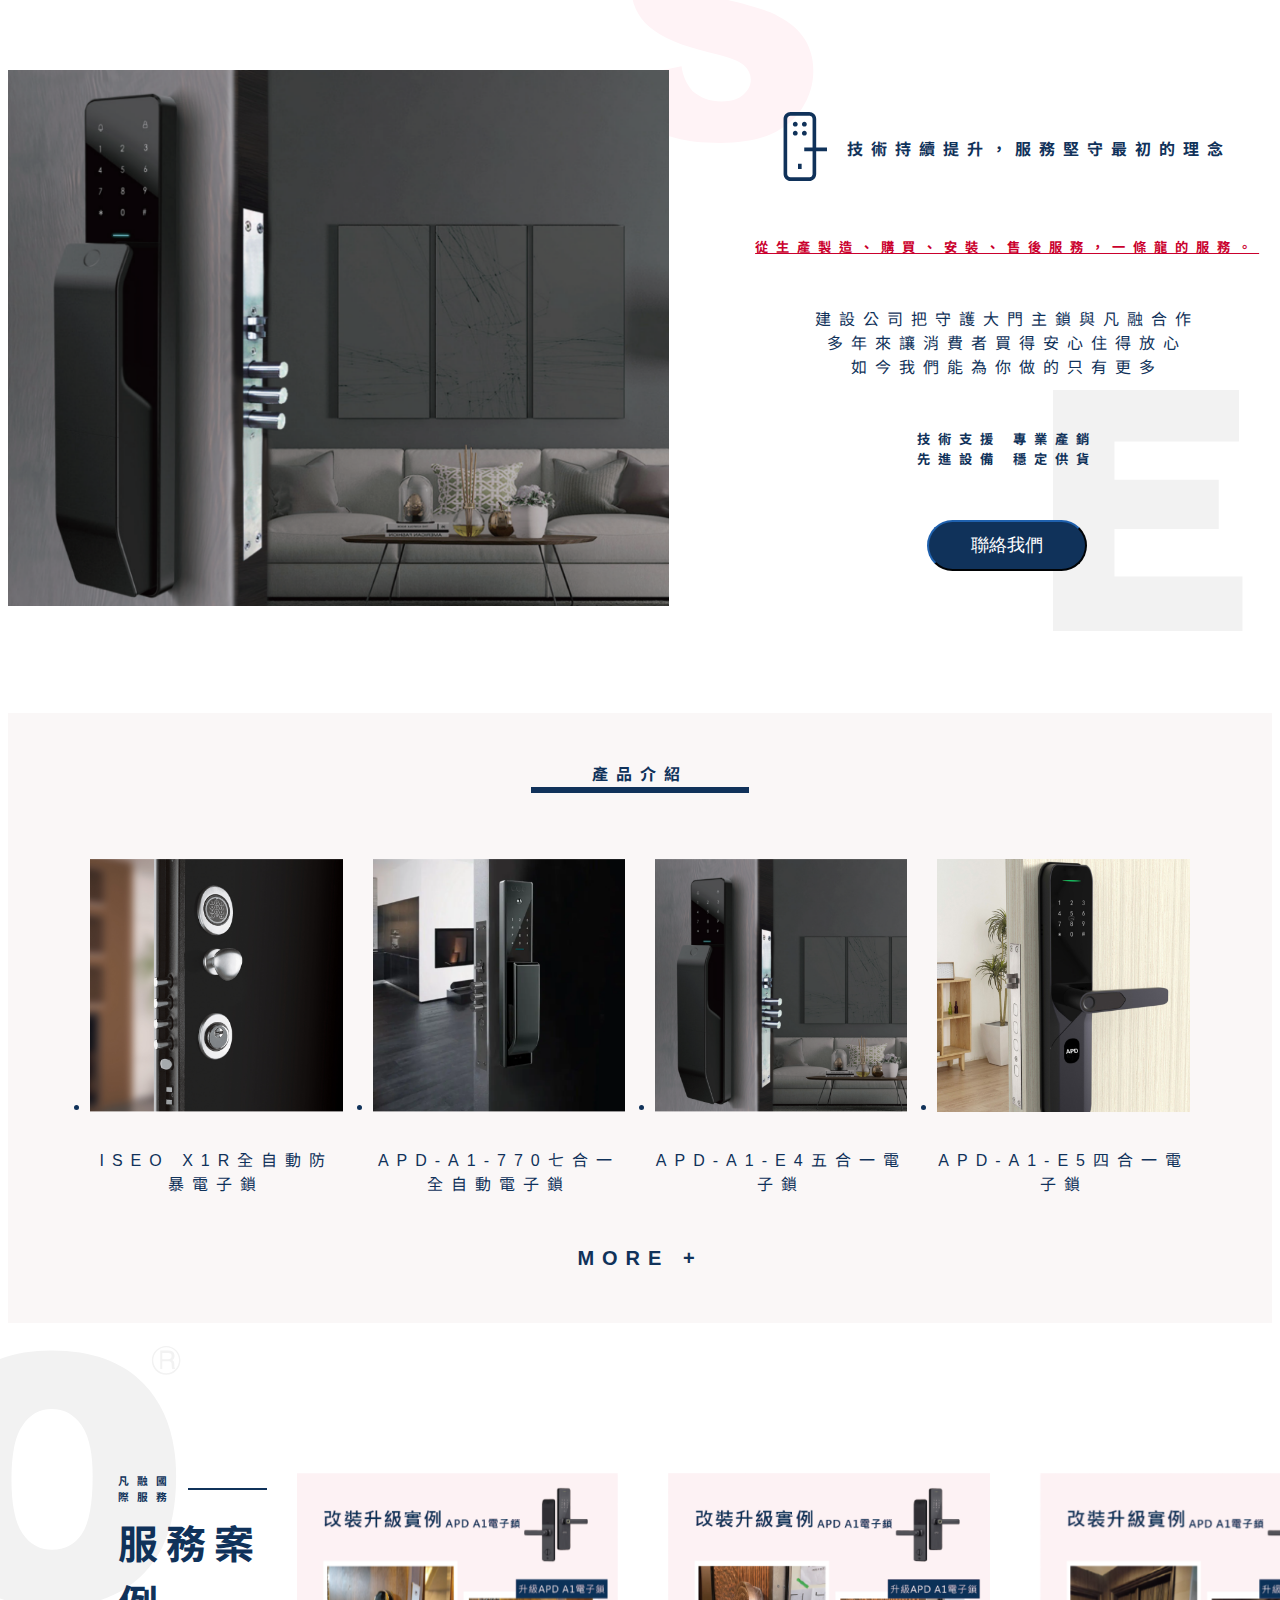
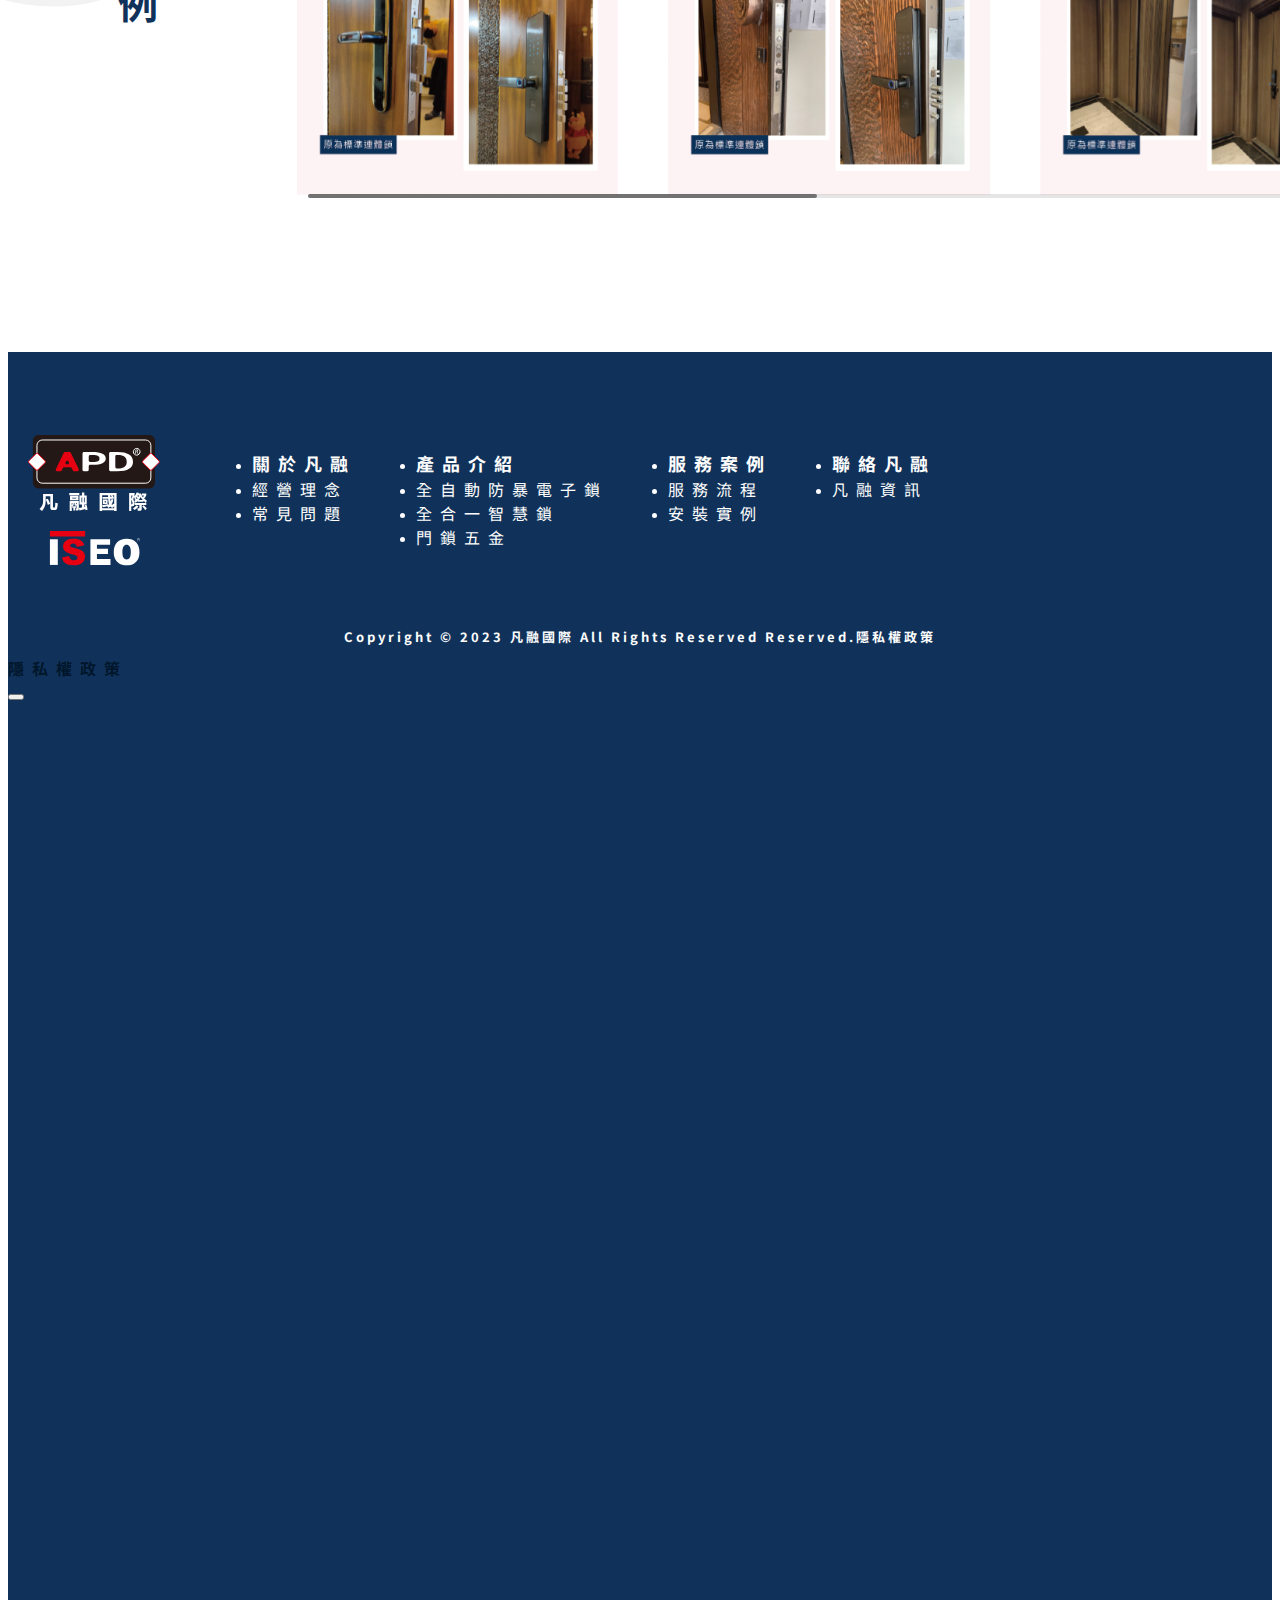
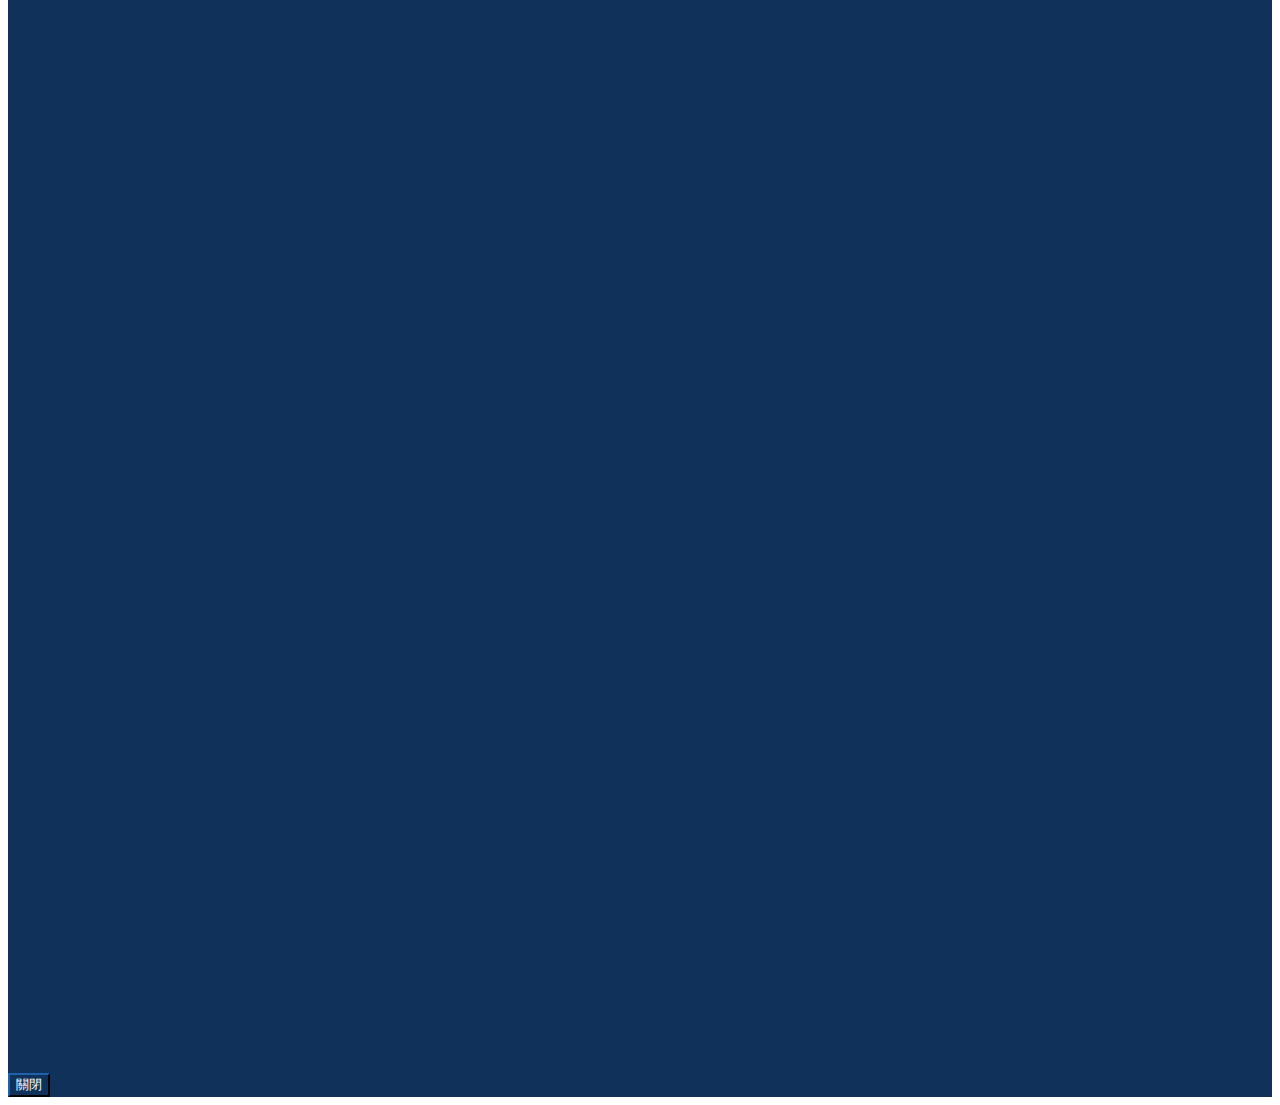
==== commit 939ce07b: "1025 商品頁" ====
--- a/index.html
+++ b/index.html
@@ -3,12 +3,12 @@
   <head>
     <meta charset="UTF-8" />
     <meta name="viewport" content="width=device-width, initial-scale=1.0" />
-    <meta name="format-detection" content="telephone=no">
+    <meta name="format-detection" content="telephone=no" />
     <link rel="stylesheet" href="./css/reset.css" />
     <link rel="preconnect" href="https://fonts.googleapis.com" />
     <link rel="preconnect" href="https://fonts.gstatic.com" crossorigin />
     <link
-      href="https://fonts.googleapis.com/css2?family=Noto+Sans+TC:wght@300&display=swap"
+      href="https://fonts.googleapis.com/css2?family=Noto+Sans+TC&display=swap"
       rel="stylesheet"
     />
     <link
@@ -27,16 +27,22 @@
     <header>
       <div class="media_block">
         <div class="media_icon_top">
-          <div>
-            <a href="mailto:fanrong@fanrong.com.tw?subject=Feedback&body=Message" target="_blank">
+          <div style="min-width: 106px">
+            <a
+              href="mailto:fanrong@fanrong.com.tw?subject=Feedback&body=Message"
+              target="_blank"
+            >
               <img src="./image/icon_letter.svg" alt="" />
             </a>
             <a href="https://maps.app.goo.gl/2EMKwdo58CiQbgun8" target="_blank">
               <img src="./image/icon_map.svg" alt="" />
             </a>
           </div>
-          <div>
-            <a href="https://www.facebook.com/profile.php?id=100057497887200&mibextid=LQQJ4d" target="_blank">
+          <div style="min-width: 164px">
+            <a
+              href="https://www.facebook.com/profile.php?id=100057497887200&mibextid=LQQJ4d"
+              target="_blank"
+            >
               <img src="./image/icon_fb.svg" alt="" />
             </a>
             <a href="https://line.me/ti/p/~@a15678" target="_blank">
@@ -69,7 +75,7 @@
             <div class="collapse navbar-collapse navbar" id="navbarNav">
               <ul class="navbar-nav">
                 <li class="nav-item">
-                  <a class="nav-link" href="fanrong_index..html">首頁</a>
+                  <a class="nav-link" href="index.html">首頁</a>
                 </li>
                 <li class="nav-item">
                   <a class="nav-link" href="fanrong_about.html">關於凡融</a>
@@ -138,7 +144,7 @@
                 alt=""
                 style="margin-right: 20px"
               />
-              <h5>我們賣的不是產品 是一種責任</h5>
+              <h4>我們賣的不是產品 是一種責任</h4>
             </div>
             <p>
               凡融1982~2023,至今。<br />2004年開始,專注於服務所有建案客戶,實際案例過萬戶，對於客戶的需求與精緻要求,秉持著客戶至上的精神以及服務經歷。<br /><br />凡融國際有限公司自創立以來,長年致力於門用科技五金的研發、生產、銷售,持續的提供市場、能取向、品質取勝的產品,並取得多項專利及CNS防火級認證,以及領先業界通過SGS使用測試認證,不僅強化自身的實力,更取得世界級的製鎖集團ISEO、及TOPP的總代理。
@@ -161,7 +167,11 @@
       <section>
         <div class="contact_content">
           <div>
-            <img src="./image/index_contact_img.png" alt="" class="contact_img" />
+            <img
+              src="./image/index_contact_img.png"
+              alt=""
+              class="contact_img"
+            />
           </div>
           <div>
             <img src="./image/S.svg" alt="" class="bgi_S" />
@@ -176,10 +186,12 @@
                   style="margin-right: 20px"
                 />
               </div>
-              <h5>我們賣的不是產品 是一種責任</h5>
-            </div>
-
-            <h6>從生產製造、購買、安裝、售後服務，一條龍的服務。</h6>
+              <h4>技術持續提升，服務堅守最初的理念</h4>
+            </div>
+
+            <h5 class="red_text">
+              從生產製造、購買、安裝、售後服務，一條龍的服務。
+            </h5>
 
             <p>
               建設公司把守護大門主鎖與凡融合作<br />多年來讓消費者買得安心住得放心<br />如今我們能為你做的只有更多
@@ -229,7 +241,7 @@
       </section>
 
       <!-- 服務案例 -->
-      <section style="position: relative; max-width:1900px; margin: auto">
+      <section style="position: relative; max-width: 1900px; margin: auto">
         <div class="service_content">
           <div class="service_title">
             <div style="display: flex; align-items: center">
@@ -240,30 +252,30 @@
             <h4>服務案例</h4>
           </div>
           <!-- Swiper -->
-            <div class="swiper mySwiper">
-              <div class="swiper-wrapper">
-                <div class="swiper-slide">
-                  <img src="./image/case1.png" alt="" />
-                </div>
-                <div class="swiper-slide">
-                  <img src="./image/case2.png" alt="" />
-                </div>
-                <div class="swiper-slide">
-                  <img src="./image/case3.png" alt="" />
-                </div>
-                <div class="swiper-slide">
-                  <img src="./image/case4.png" alt="" />
-                </div>
-                <div class="swiper-slide">
-                  <img src="./image/case5.png" alt="" />
-                </div>
-                <div class="swiper-slide">
-                  <img src="./image/case6.png" alt="" />
-                </div>
-              </div>
-              
-              <div class="swiper-scrollbar"></div>
-            </div>
+          <div class="swiper mySwiper">
+            <div class="swiper-wrapper">
+              <div class="swiper-slide">
+                <img src="./image/case1.png" alt="" />
+              </div>
+              <div class="swiper-slide">
+                <img src="./image/case2.png" alt="" />
+              </div>
+              <div class="swiper-slide">
+                <img src="./image/case3.png" alt="" />
+              </div>
+              <div class="swiper-slide">
+                <img src="./image/case4.png" alt="" />
+              </div>
+              <div class="swiper-slide">
+                <img src="./image/case5.png" alt="" />
+              </div>
+              <div class="swiper-slide">
+                <img src="./image/case6.png" alt="" />
+              </div>
+            </div>
+
+            <div class="swiper-scrollbar"></div>
+          </div>
         </div>
       </section>
     </article>
@@ -309,13 +321,19 @@
         </div>
 
         <div class="footer_media">
-          <a href="mailto:fanrong@fanrong.com.tw?subject=Feedback&body=Message" target="_blank">
+          <a
+            href="mailto:fanrong@fanrong.com.tw?subject=Feedback&body=Message"
+            target="_blank"
+          >
             <img src="./image/icon_letter.svg" alt="" />
           </a>
           <a href="https://maps.app.goo.gl/2EMKwdo58CiQbgun8" target="_blank">
             <img src="./image/icon_map.svg" alt="" />
           </a>
-          <a href="https://www.facebook.com/profile.php?id=100057497887200&mibextid=LQQJ4d" target="_blank">
+          <a
+            href="https://www.facebook.com/profile.php?id=100057497887200&mibextid=LQQJ4d"
+            target="_blank"
+          >
             <img src="./image/icon_fb.svg" alt="" />
           </a>
           <a href="https://line.me/ti/p/~@a15678" target="_blank">
--- a/css/style.css
+++ b/css/style.css
@@ -1,7 +1,8 @@
 body {
-  font-family: "Noto Sans TC", sans-serif;
-  letter-spacing: 0.4rem;
+  font-family: Helvetica,  Arial,sans-serif,"Noto Sans TC",sans-serif;
+  letter-spacing: 0.5rem;
   color: #10325a;
+  line-height: 1.5;
   /* background-color: #F8F9FA; */
 }
 
@@ -19,8 +20,11 @@
 h6,
 p {
   margin-top: 0;
-  font-weight: bolder;
   margin-bottom: 0rem;
+}
+
+h5,h4,h3{
+  font-weight: bold;
 }
 
 a {
@@ -191,11 +195,6 @@
   position: relative;
 }
 
-.about_title h5 {
-  font-weight: bold;
-  letter-spacing: 6.75px;
-}
-
 .a_block {
   display: flex;
   margin-top: 35px;
@@ -245,9 +244,8 @@
   align-items: center;
 }
 
-.contact_text h6 {
+.red_text{
   color: #ca002d;
-  font-size: 20px;
   text-decoration: underline;
   text-align: center;
 }
@@ -314,6 +312,11 @@
   border-bottom: 2px solid #10325a;
   padding: 2rem 1.25rem;
   background-color: transparent;
+  letter-spacing: 0.3rem;
+}
+
+.accordion-item:last-of-type .accordion-button.collapsed {
+  border-radius: 0;
 }
 
 .collapseAllitem {
@@ -376,11 +379,12 @@
 
 .footer_media {
   margin: 20px;
+  min-width: 224px;
 }
 
 .footer_media img {
   margin: 5px;
-  width: 27px;
+  width: 26px;
 }
 
 /* RWD */
@@ -480,16 +484,30 @@
   }
 }
 
+@media (min-width: 992px) {
+  .navbar-expand-lg .navbar-nav {
+    flex-direction: row;
+    gap: 30px;
+  }
+}
+
 @media only screen and (max-width: 991px) {
+  .navbar_block {
+    background: #f8f9fa;
+    position: absolute;
+    width: 100%;
+}
   .navbar {
     display: block;
     padding-top: 0rem;
     padding-bottom: 0rem;
+    /* background: rgba(255, 255, 255, 0.97); */
   }
 
   .nav-item {
     border-bottom: 2px solid #fff;
     line-height: 40px;
+    z-index: 1;
   }
   .navbar-light .navbar-nav .nav-link {
     color: #ffffff;
@@ -506,6 +524,13 @@
     background-color: #10325a;
     /* color: #fff; */
   }
+  .allbanner {
+    margin-top: 120px;
+  }
+
+  .index_banner{
+    margin-top: 120px;
+}
 
   .line_blue_lg {
     width: 220px;
@@ -528,6 +553,7 @@
 }
 
 @media only screen and (max-width: 820px) {
+
   .logo_top {
     height: 50px;
     margin: 10px;
@@ -537,6 +563,13 @@
     width: 100px;
   }
 
+  .allbanner {
+    margin-top: 80px;
+  }
+
+  .index_banner{
+    margin-top: 80px;
+}
   /* faq */
   .collapseLeft,
   .collapseRight {
@@ -587,7 +620,7 @@
     top: 740px;
     width: 45%;
     right: 70px;
-}
+  }
 }
 
 @media only screen and (max-width: 680px) {
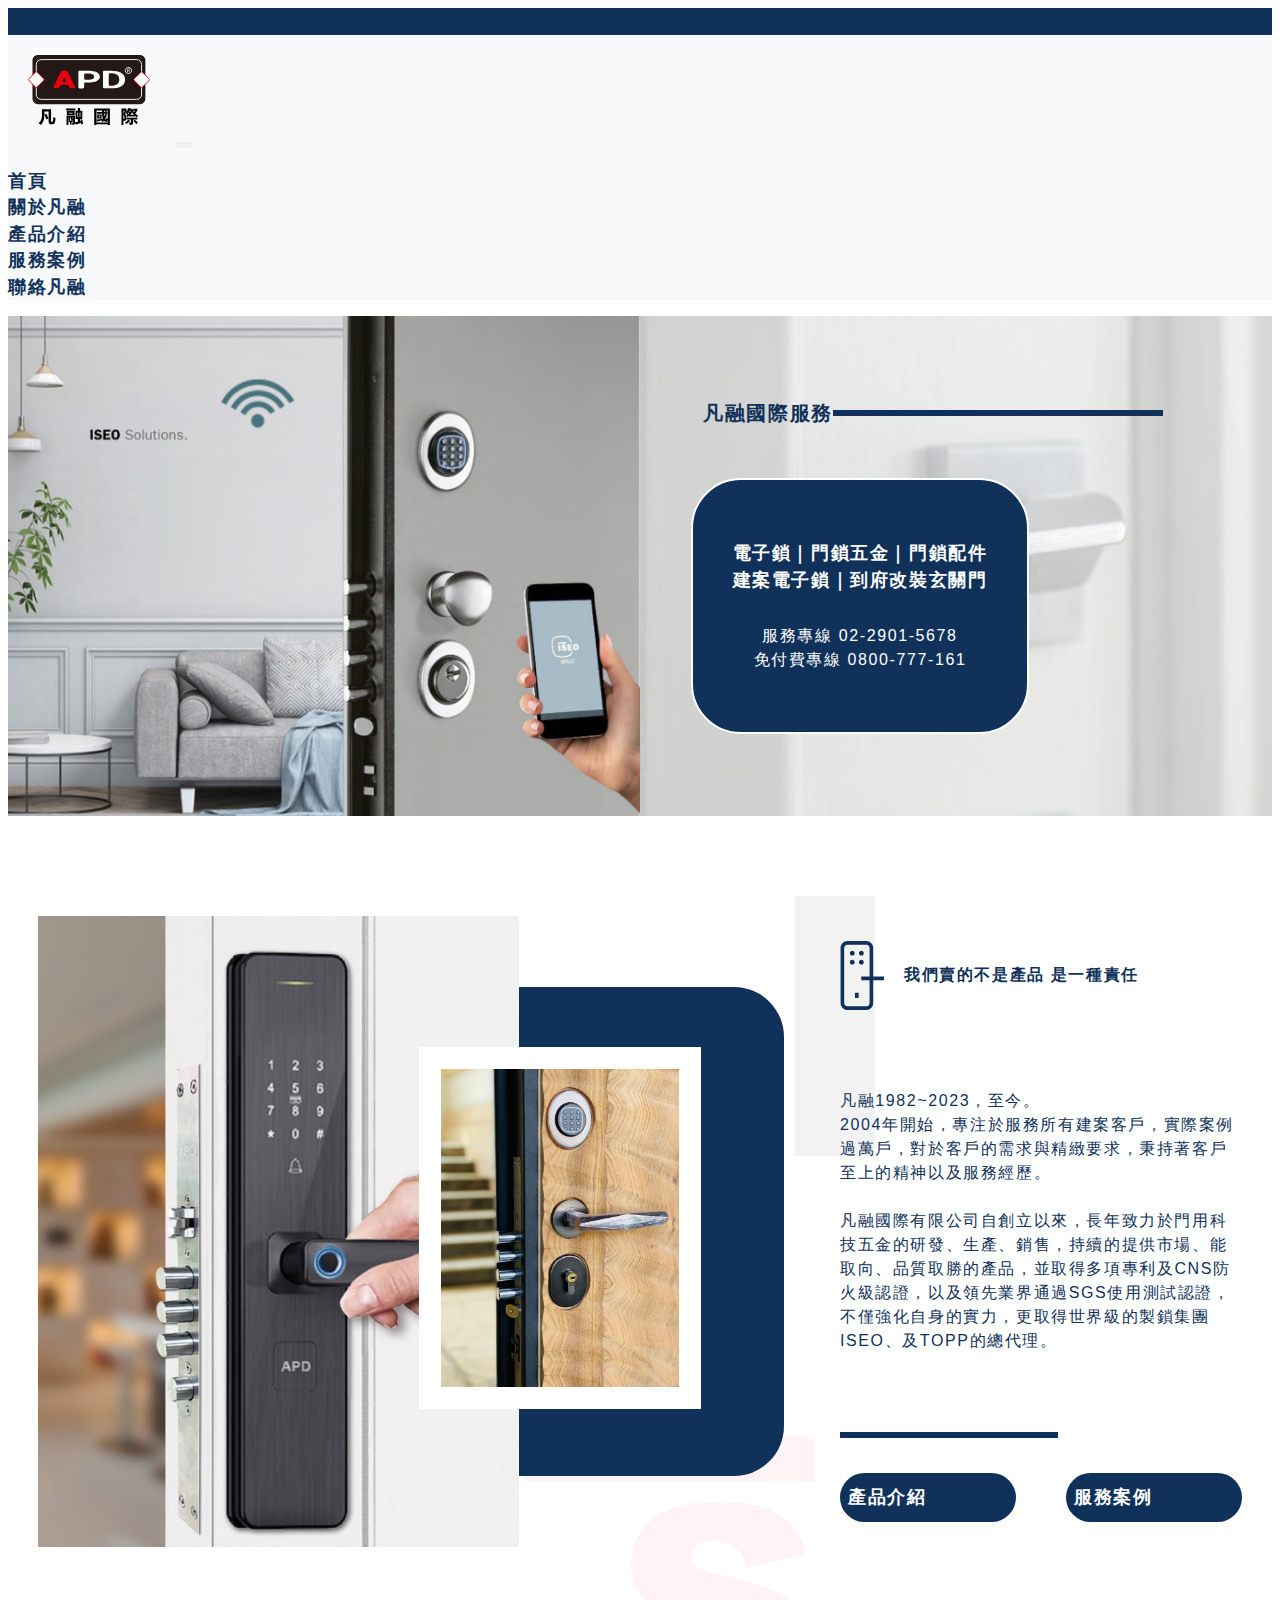
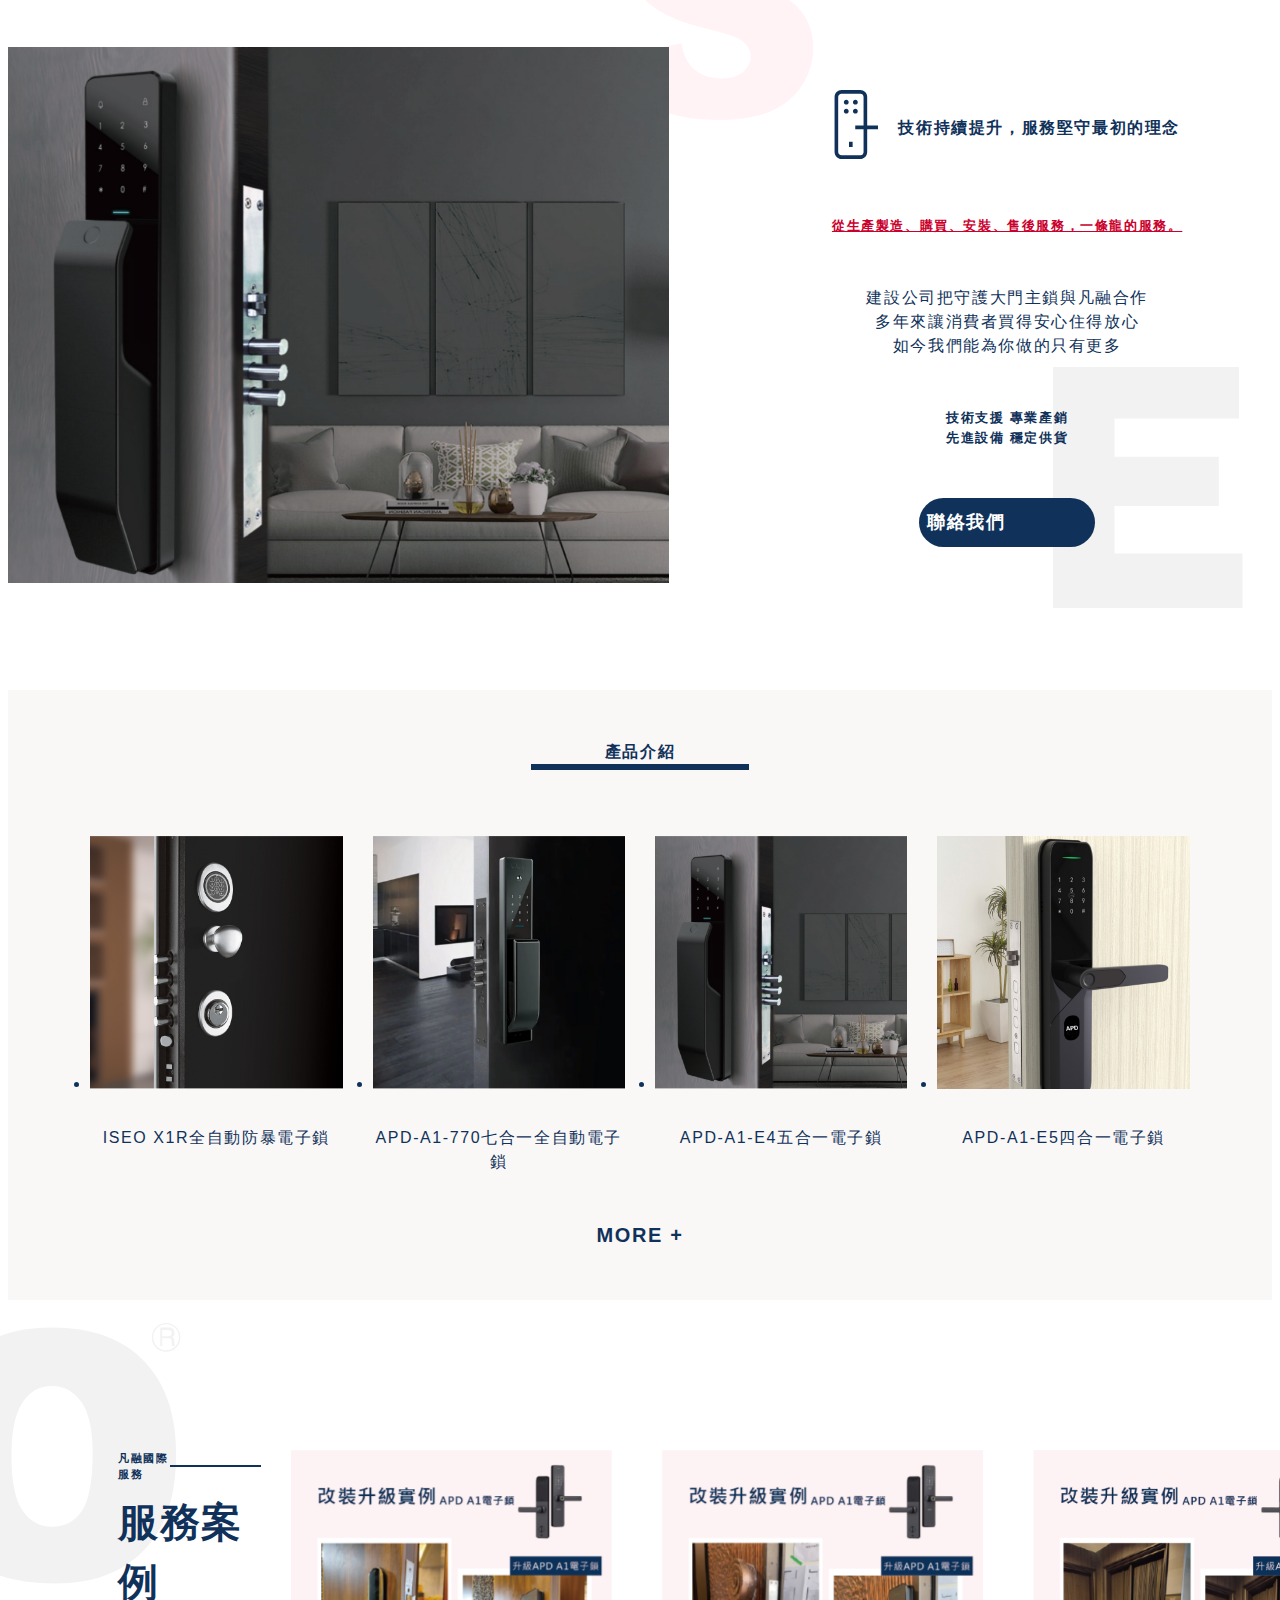
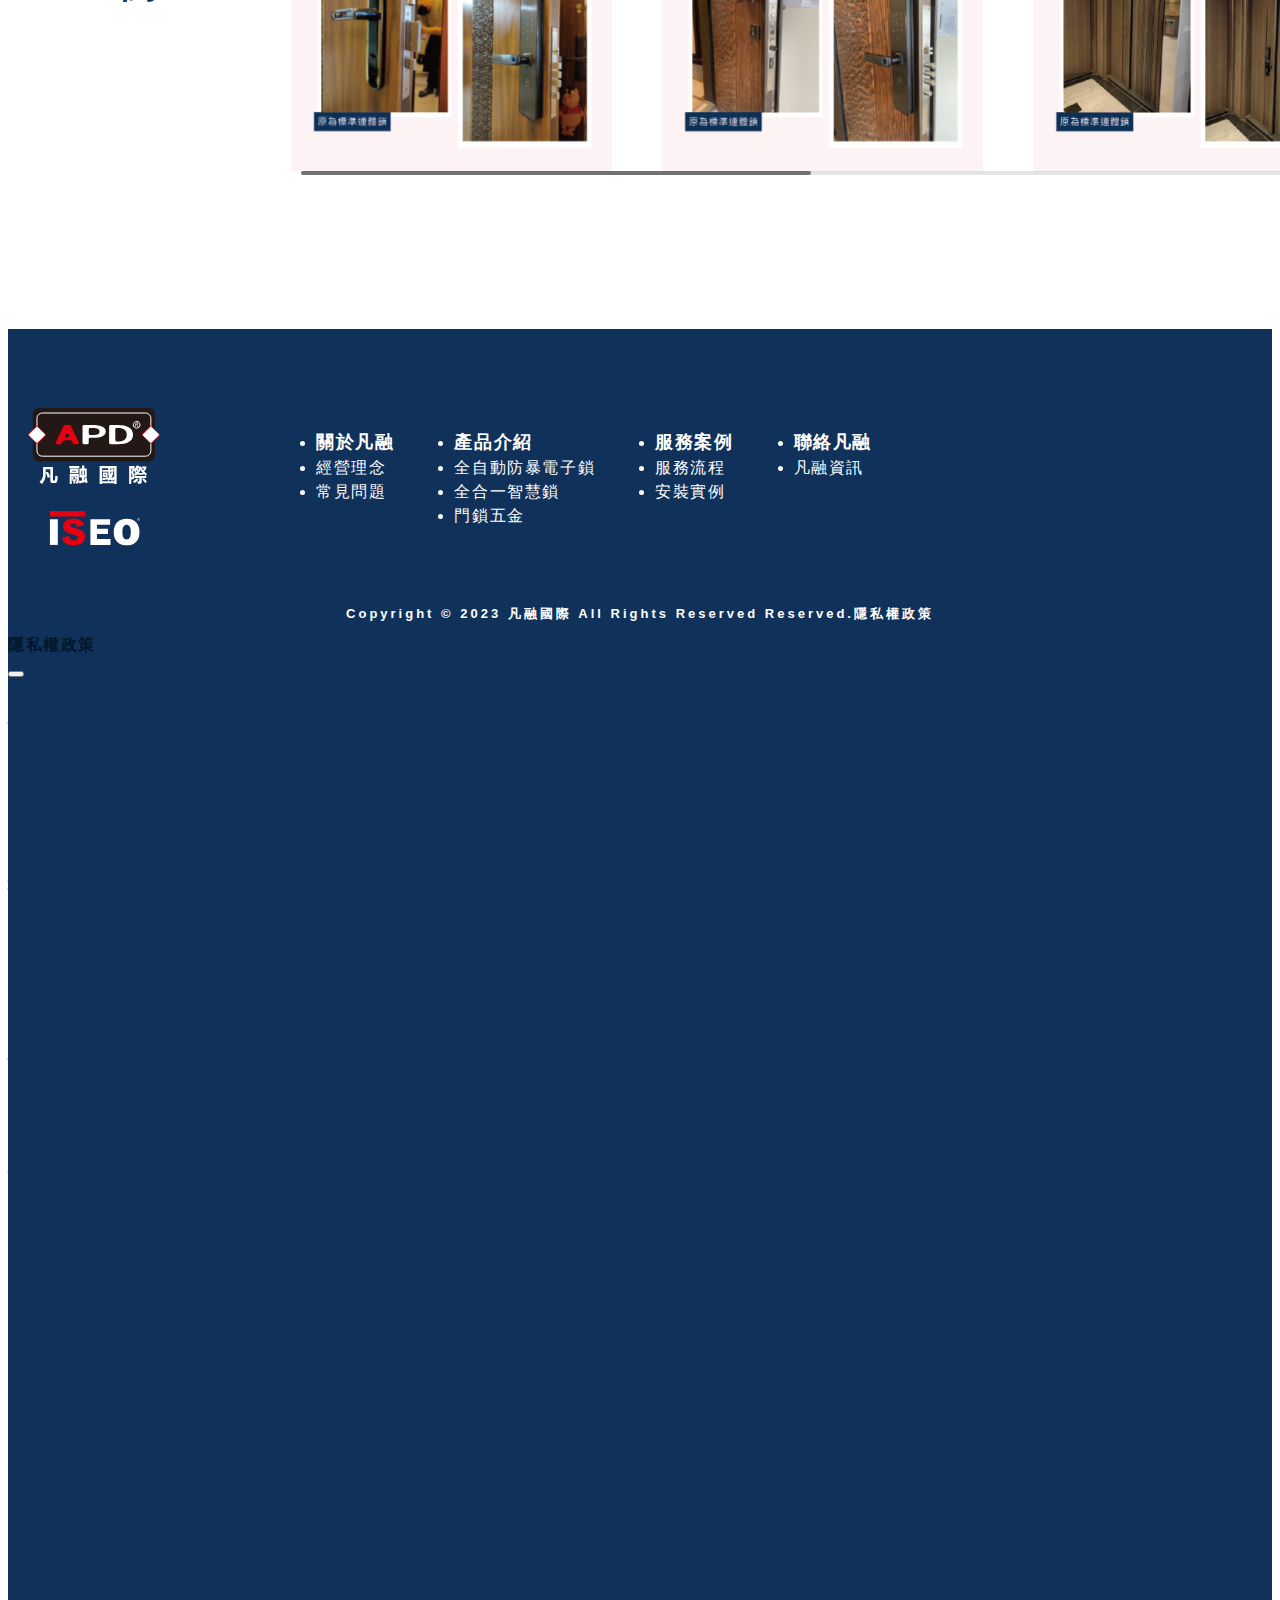
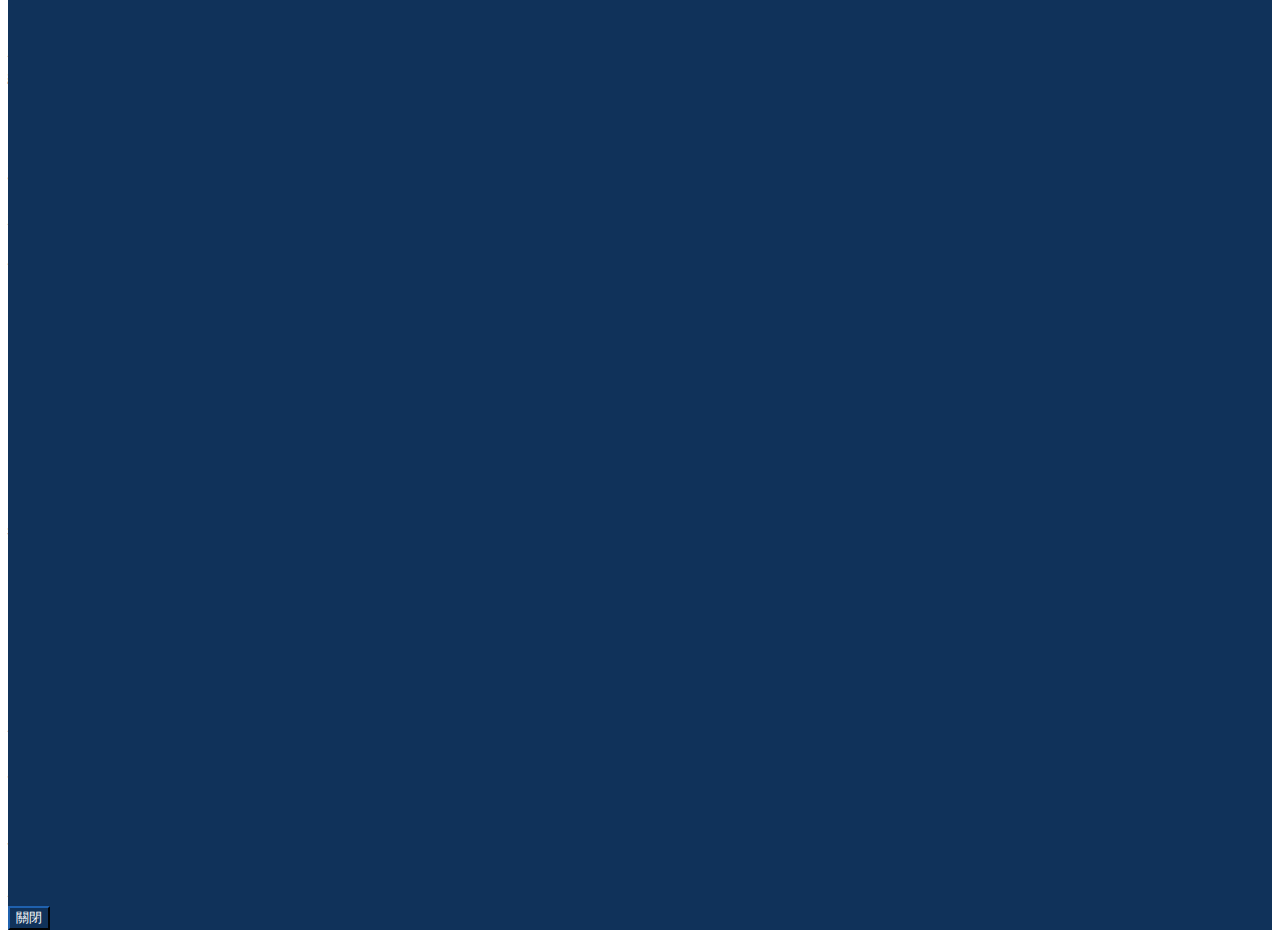
==== commit 003876f6: "1030" ====
--- a/index.html
+++ b/index.html
@@ -2,9 +2,14 @@
 <html lang="en">
   <head>
     <meta charset="UTF-8" />
-    <meta name="viewport" content="width=device-width, initial-scale=1.0" />
+    <meta name="viewport" content="width=device-width， initial-scale=1.0" />
     <meta name="format-detection" content="telephone=no" />
     <link rel="stylesheet" href="./css/reset.css" />
+    <link href="https://unpkg.com/aos@2.3.1/dist/aos.css" rel="stylesheet" />
+    <link
+      rel="stylesheet"
+      href="https://cdnjs.cloudflare.com/ajax/libs/animate.css/4.1.1/animate.min.css"
+    />
     <link rel="preconnect" href="https://fonts.googleapis.com" />
     <link rel="preconnect" href="https://fonts.gstatic.com" crossorigin />
     <link
@@ -58,7 +63,7 @@
       <div class="navbar_block">
         <nav class="navbar navbar-expand-lg navbar-light bg-light">
           <div class="container-fluid">
-            <a class="navbar-brand" href="#">
+            <a class="navbar-brand" href="index.html">
               <img src="./image/logo_header.svg" alt="" class="logo_top" />
             </a>
             <button
@@ -108,7 +113,11 @@
               <h4>凡融國際服務</h4>
               <div class="line_blue_lg"></div>
             </div>
-            <div class="banner_text">
+            <div
+              class="banner_text"
+              data-aos="zoom-in"
+              data-aos-duration="2000"
+            >
               <h5>
                 電子鎖｜門鎖五金｜門鎖配件<br />
                 建案電子鎖｜到府改裝玄關門
@@ -147,17 +156,25 @@
               <h4>我們賣的不是產品 是一種責任</h4>
             </div>
             <p>
-              凡融1982~2023,至今。<br />2004年開始,專注於服務所有建案客戶,實際案例過萬戶，對於客戶的需求與精緻要求,秉持著客戶至上的精神以及服務經歷。<br /><br />凡融國際有限公司自創立以來,長年致力於門用科技五金的研發、生產、銷售,持續的提供市場、能取向、品質取勝的產品,並取得多項專利及CNS防火級認證,以及領先業界通過SGS使用測試認證,不僅強化自身的實力,更取得世界級的製鎖集團ISEO、及TOPP的總代理。
+              凡融1982~2023，至今。<br />2004年開始，專注於服務所有建案客戶，實際案例過萬戶，對於客戶的需求與精緻要求，秉持著客戶至上的精神以及服務經歷。<br /><br />凡融國際有限公司自創立以來，長年致力於門用科技五金的研發、生產、銷售，持續的提供市場、能取向、品質取勝的產品，並取得多項專利及CNS防火級認證，以及領先業界通過SGS使用測試認證，不僅強化自身的實力，更取得世界級的製鎖集團ISEO、及TOPP的總代理。
             </p>
             <div class="about_bottom">
               <div class="line_blue_md"></div>
               <div class="a_block">
-                <button type="button" class="btn btn-secondary btn-lg">
+                <a
+                  type="button"
+                  class="btn btn-secondary btn-lg"
+                  href="fanrong_product.html"
+                >
                   產品介紹
-                </button>
-                <button type="button" class="btn btn-secondary btn-lg">
+                </a>
+                <a
+                  type="button"
+                  class="btn btn-secondary btn-lg"
+                  href="fanrong_service.html"
+                >
                   服務案例
-                </button>
+                </a>
               </div>
             </div>
           </div>
@@ -200,9 +217,13 @@
               技術支援 專業產銷<br />
               先進設備 穩定供貨
             </h5>
-            <button type="button" class="btn btn-secondary btn-lg E_position">
+            <a
+              type="button"
+              class="btn btn-secondary btn-lg E_position"
+              href="fanrong_contact.html"
+            >
               聯絡我們
-            </button>
+            </a>
           </div>
         </div>
       </section>
@@ -234,7 +255,7 @@
               </li>
             </ul>
             <div class="a_link">
-              <a href=""> MORE + </a>
+              <a href="fanrong_product.html"> MORE + </a>
             </div>
           </div>
         </div>
@@ -283,21 +304,23 @@
     <footer>
       <div class="footer_content">
         <div class="logo_footer">
-          <img src="./image/logo_footer.svg" alt="" />
+          <a href="index.html">
+            <img src="./image/logo_footer.svg" alt="" />
+          </a>
           <img src="./image/logo_footer2.svg" alt="" />
         </div>
 
         <div class="footer_allitem">
           <div class="footer_item1 item_a">
             <ul>
-              <li><a href="#">關於凡融</a></li>
+              <li><a href="fanrong_about.html">關於凡融</a></li>
               <li>經營理念</li>
               <li>常見問題</li>
             </ul>
           </div>
           <div class="footer_item2 item_a">
             <ul>
-              <li><a href="#">產品介紹</a></li>
+              <li><a href="fanrong_product.html">產品介紹</a></li>
               <li>全自動防暴電子鎖</li>
               <li>全合一智慧鎖</li>
               <li>門鎖五金</li>
@@ -306,7 +329,7 @@
 
           <div class="footer_item3 item_a">
             <ul>
-              <li><a href="#">服務案例</a></li>
+              <li><a href="fanrong_service.html">服務案例</a></li>
               <li>服務流程</li>
               <li>安裝實例</li>
             </ul>
@@ -314,7 +337,7 @@
 
           <div class="footer_item4 item_a">
             <ul>
-              <li><a href="#">聯絡凡融</a></li>
+              <li><a href="fanrong_contact.html">聯絡凡融</a></li>
               <li>凡融資訊</li>
             </ul>
           </div>
@@ -352,7 +375,7 @@
           style="
             font-size: 13px;
             font-weight: bold;
-            font-family: 'Noto Sans TC', sans-serif;
+            font-family: 'Noto Sans TC' ， sans-serif;
             color: #ffffff;
             cursor: pointer;
             display: flex;
@@ -387,7 +410,7 @@
                   font-size: 16px;
                   color: #01162b;
                   font-weight: bold;
-                  font-family: 'Noto Sans TC', sans-serif;
+                  font-family: 'Noto Sans TC' ， sans-serif;
                 "
                 id="staticBackdropLabel"
               >
@@ -466,5 +489,9 @@
       integrity="sha384-/bQdsTh/da6pkI1MST/rWKFNjaCP5gBSY4sEBT38Q/9RBh9AH40zEOg7Hlq2THRZ"
       crossorigin="anonymous"
     ></script>
+    <script src="https://unpkg.com/aos@2.3.1/dist/aos.js"></script>
+    <script>
+      AOS.init();
+    </script>
   </body>
 </html>
--- a/css/style.css
+++ b/css/style.css
@@ -1,6 +1,6 @@
 body {
-  font-family: Helvetica,  Arial,sans-serif,"Noto Sans TC",sans-serif;
-  letter-spacing: 0.5rem;
+  font-family: Helvetica, Arial;
+  letter-spacing: 0.1rem;
   color: #10325a;
   line-height: 1.5;
   /* background-color: #F8F9FA; */
@@ -23,7 +23,10 @@
   margin-bottom: 0rem;
 }
 
-h5,h4,h3{
+h3,
+h4,
+h5,
+h6 {
   font-weight: bold;
 }
 
@@ -85,7 +88,7 @@
 .navbar-light .navbar-nav .nav-link {
   color: #10325a;
   font-weight: bold;
-  font-size: 20px;
+  font-size: 1.1rem;
 }
 
 .navbar-light .navbar-toggler-icon {
@@ -244,7 +247,7 @@
   align-items: center;
 }
 
-.red_text{
+.red_text {
   color: #ca002d;
   text-decoration: underline;
   text-align: center;
@@ -313,10 +316,12 @@
   padding: 2rem 1.25rem;
   background-color: transparent;
   letter-spacing: 0.3rem;
+  z-index: 1;
 }
 
 .accordion-item:last-of-type .accordion-button.collapsed {
   border-radius: 0;
+  z-index: 1;
 }
 
 .collapseAllitem {
@@ -446,11 +451,17 @@
 }
 
 @media only screen and (max-width: 1024px) {
+  h5 {
+    font-size: 1rem;
+  }
   .banner_imgall {
     width: 40%;
   }
   .about_content {
     width: 36%;
+  }
+  .allbanner {
+    height: 300px;
   }
   .about_lg_img {
     width: 65%;
@@ -496,7 +507,8 @@
     background: #f8f9fa;
     position: absolute;
     width: 100%;
-}
+    z-index: 1;
+  }
   .navbar {
     display: block;
     padding-top: 0rem;
@@ -528,9 +540,9 @@
     margin-top: 120px;
   }
 
-  .index_banner{
+  .index_banner {
     margin-top: 120px;
-}
+  }
 
   .line_blue_lg {
     width: 220px;
@@ -553,7 +565,6 @@
 }
 
 @media only screen and (max-width: 820px) {
-
   .logo_top {
     height: 50px;
     margin: 10px;
@@ -567,9 +578,9 @@
     margin-top: 80px;
   }
 
-  .index_banner{
+  .index_banner {
     margin-top: 80px;
-}
+  }
   /* faq */
   .collapseLeft,
   .collapseRight {
@@ -649,6 +660,12 @@
 }
 
 @media only screen and (max-width: 500px) {
+  h5 {
+    font-size: 0.9rem;
+  }
+  h3 {
+    font-size: 1.2rem;
+  }
   .banner_imgall {
     width: 80%;
   }
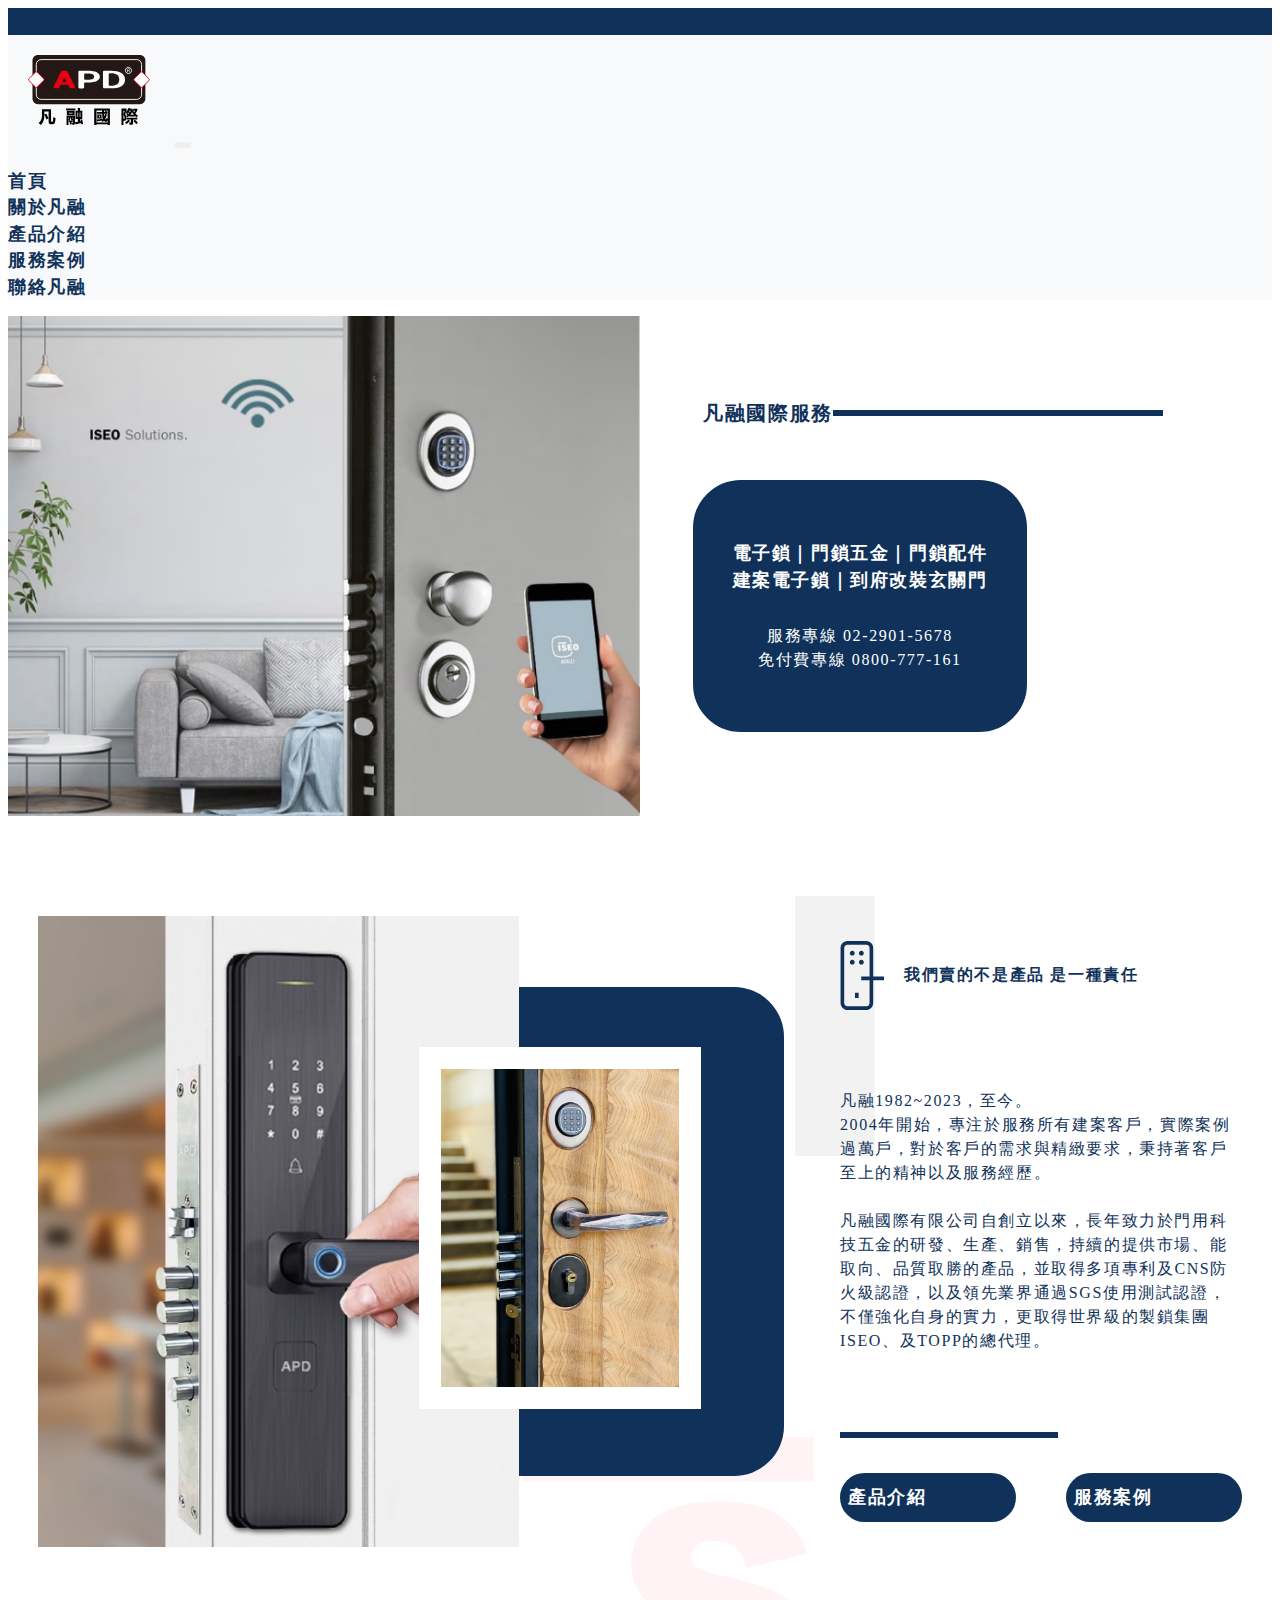
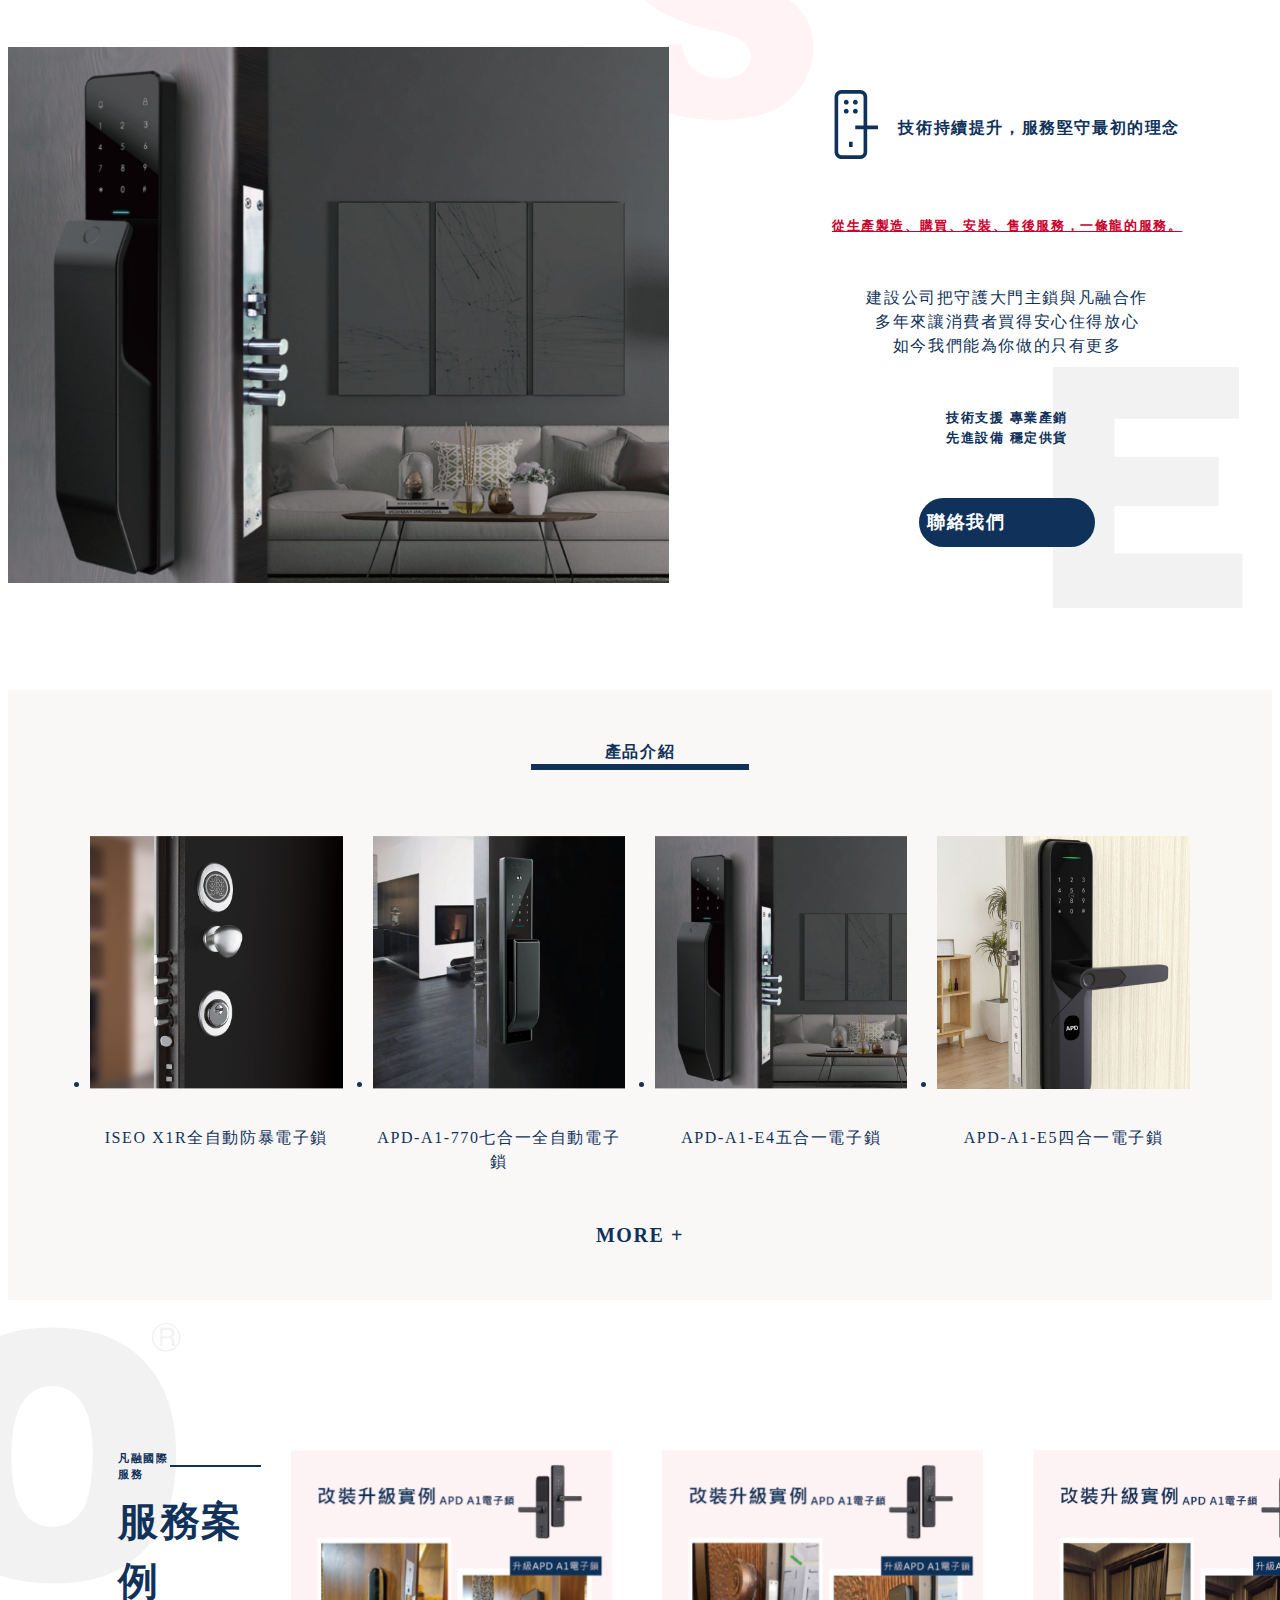
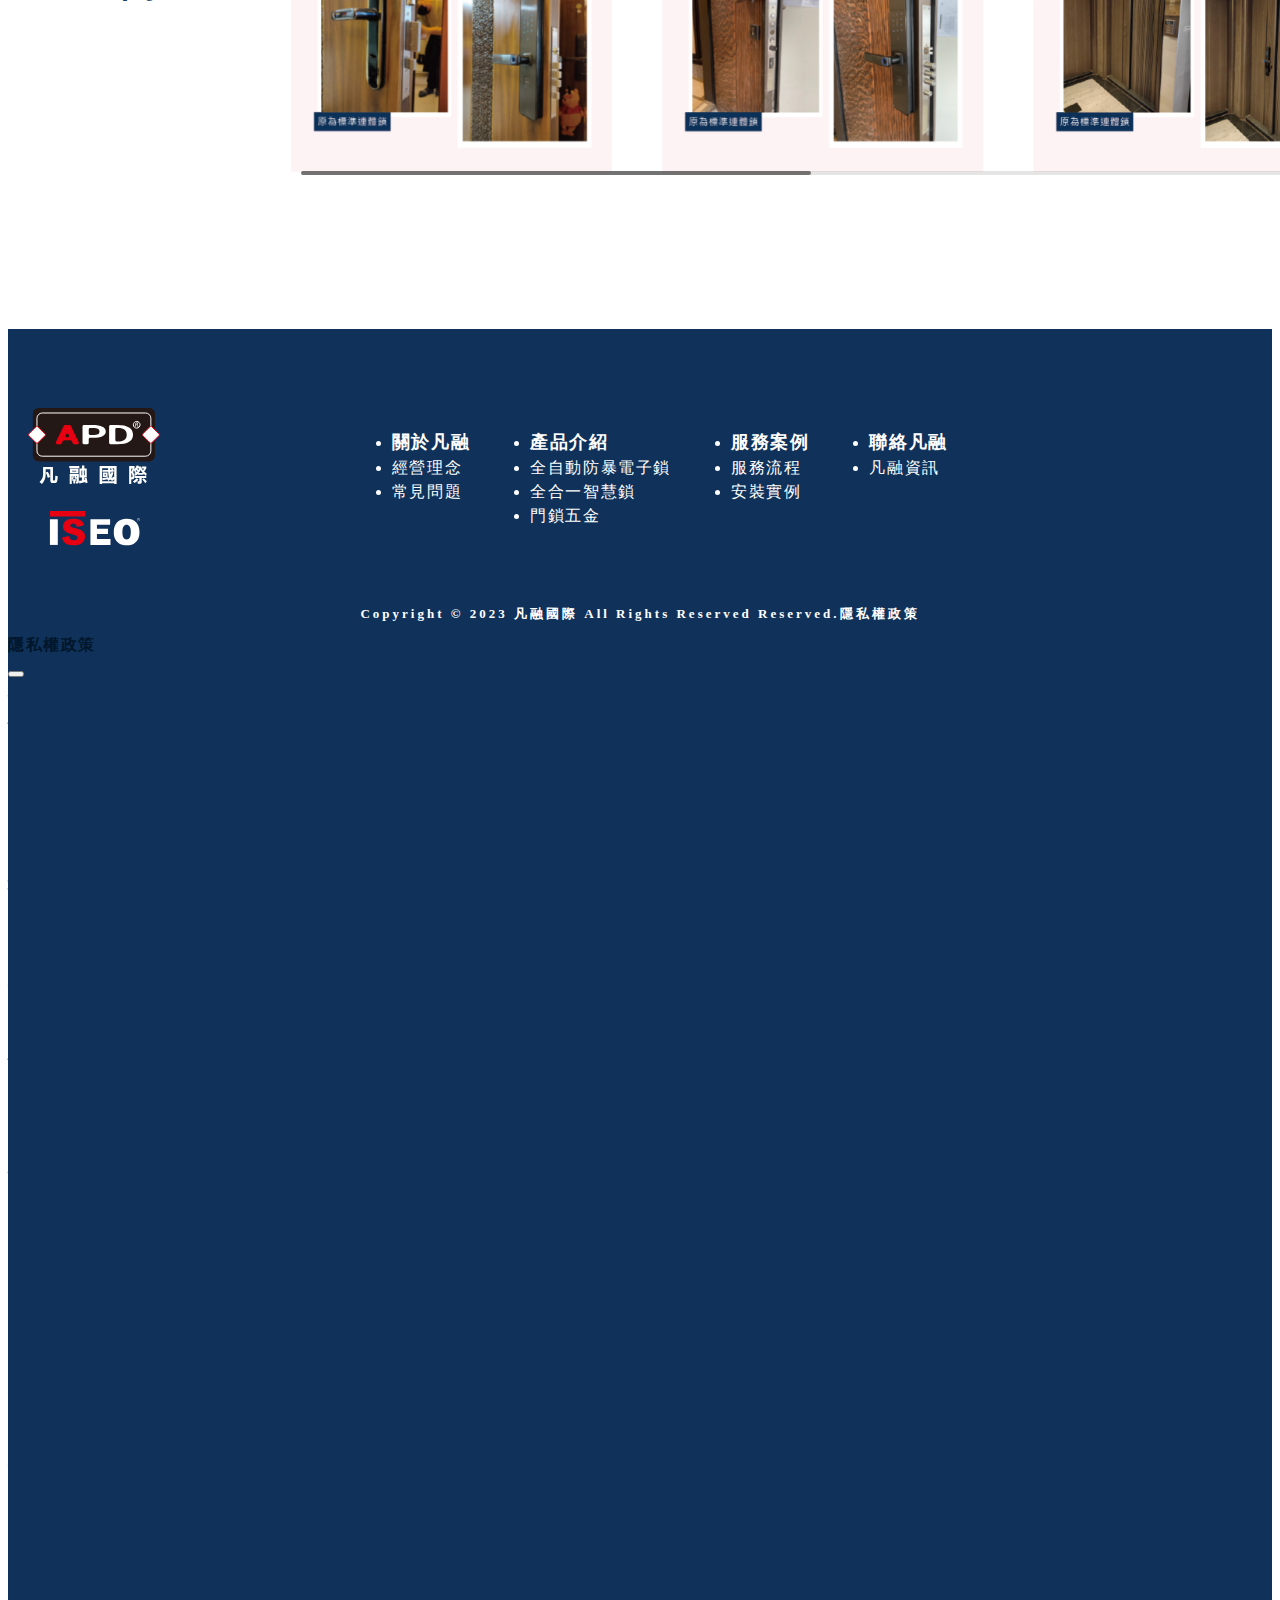
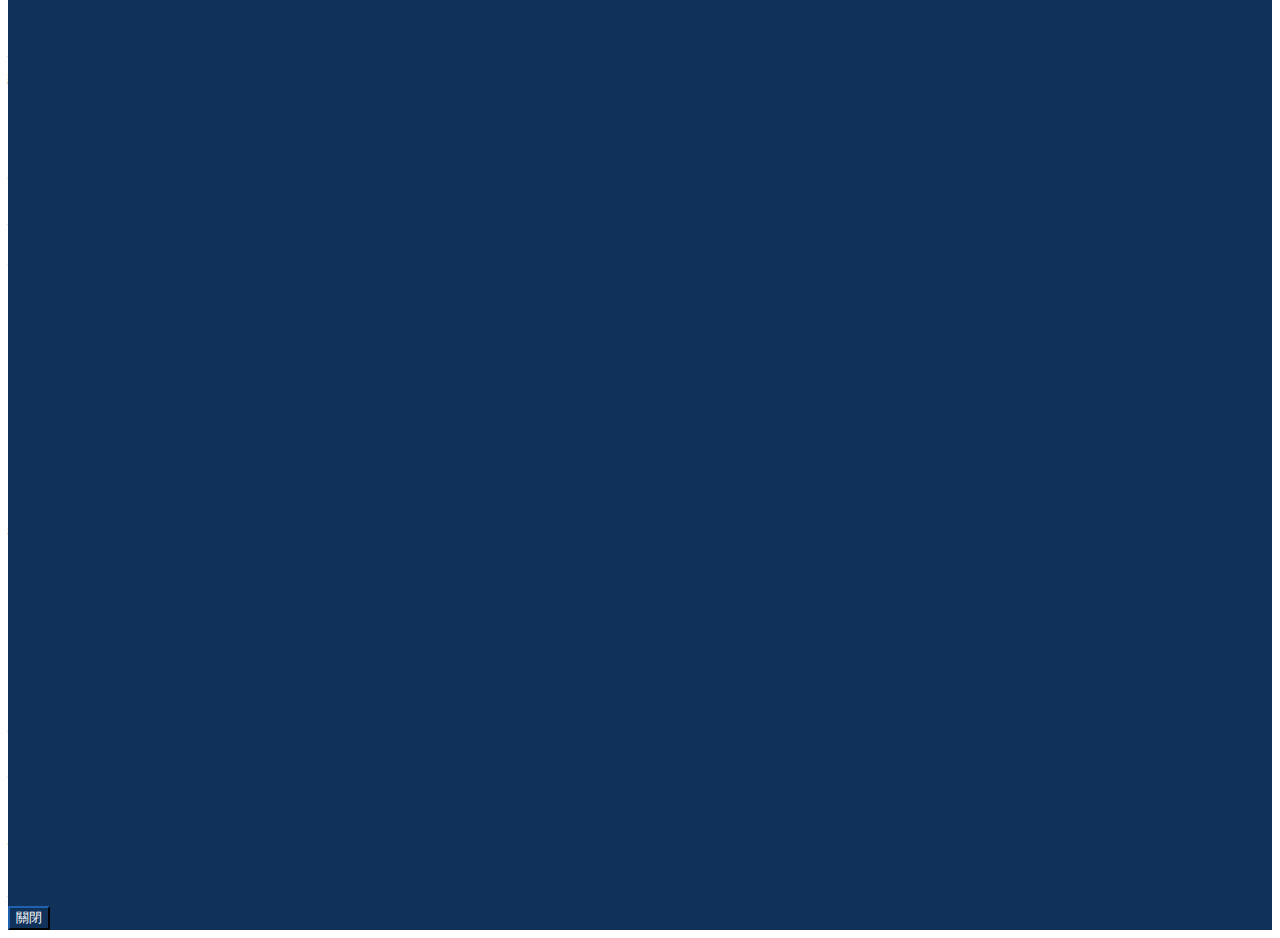
==== commit 4ff1e949: "1030" ====
--- a/index.html
+++ b/index.html
@@ -490,8 +490,5 @@
       crossorigin="anonymous"
     ></script>
     <script src="https://unpkg.com/aos@2.3.1/dist/aos.js"></script>
-    <script>
-      AOS.init();
-    </script>
   </body>
 </html>
--- a/css/style.css
+++ b/css/style.css
@@ -1,5 +1,5 @@
 body {
-  font-family: Helvetica, Arial;
+  font-family: Helvetica, Arial,;
   letter-spacing: 0.1rem;
   color: #10325a;
   line-height: 1.5;
@@ -92,7 +92,7 @@
 }
 
 .navbar-light .navbar-toggler-icon {
-  background-image: url(../image/navbar.svg);
+  background-image: url(https://www.thormcl.com/fanrong/image/navbar.svg);
 }
 
 .navbar-light .navbar-toggler {
@@ -294,11 +294,13 @@
 }
 
 .accordion-button::after {
-  background-image: url(../image/under_bottom.svg);
+  background-image: url(https://www.thormcl.com/fanrong/image/under_bottom.svg);
+  width: 21px;
+  height: 11px;
 }
 
 .accordion-button:not(.collapsed)::after {
-  background-image: url(../image/up_bottom.svg);
+  background-image: url(https://www.thormcl.com/fanrong/image/up_bottom.svg);
   transform: rotate(180deg);
 }
 
@@ -384,7 +386,7 @@
 
 .footer_media {
   margin: 20px;
-  min-width: 224px;
+  min-width: auto;
 }
 
 .footer_media img {
@@ -503,6 +505,10 @@
 }
 
 @media only screen and (max-width: 991px) {
+  .navbar-light .navbar-nav .nav-link:focus,
+  .navbar-light .navbar-nav .nav-link:hover {
+    color: rgba(218, 218, 218, 0.55);
+  }
   .navbar_block {
     background: #f8f9fa;
     position: absolute;
@@ -564,6 +570,18 @@
   }
 }
 
+@media only screen and (max-width: 920px) {
+  .collapseAllitem {
+    gap: 0px;
+    flex-direction: column;
+    align-items: center;
+  }
+  .collapseLeft,
+  .collapseRight {
+    width: 90%;
+    margin: 0px;
+  }
+}
 @media only screen and (max-width: 820px) {
   .logo_top {
     height: 50px;
@@ -584,8 +602,7 @@
   /* faq */
   .collapseLeft,
   .collapseRight {
-    width: 50%;
-    margin: 10px;
+    /* margin: 10px; */
   }
   .collapseAllitem {
     gap: 0px;
@@ -616,16 +633,7 @@
     margin-bottom: 2.5rem;
     margin-left: 32px;
   }
-  .collapseAllitem {
-    gap: 0px;
-    flex-direction: column;
-    align-items: center;
-  }
-  .collapseLeft,
-  .collapseRight {
-    width: 90%;
-    margin: 0px;
-  }
+
   .bgi_ISEO {
     position: absolute;
     top: 740px;
@@ -655,16 +663,13 @@
     width: 90%;
   }
   .footer_allitem {
-    flex-direction: column;
+    /* flex-direction: column; */
   }
 }
 
 @media only screen and (max-width: 500px) {
-  h5 {
-    font-size: 0.9rem;
-  }
   h3 {
-    font-size: 1.2rem;
+    font-size: 22px;
   }
   .banner_imgall {
     width: 80%;
@@ -678,4 +683,11 @@
     border: solid 10px #fff;
     margin-left: -55px;
   }
-}
+
+  .footer_allitem {
+    display: grid;
+    /* grid-gap: 20px; */
+    grid-template-columns: auto 100px;
+    justify-items: start;
+  }
+}
--- a/css/fanrong_index.css
+++ b/css/fanrong_index.css
@@ -8,7 +8,7 @@
       rgba(255, 255, 255, 0.7),
       rgba(255, 255, 255, 0.7)
     ),
-    url(../image/index_banner_text.png);
+    url(https://www.thormcl.com/fanrong/image/index_banner_text.webp);
   width: 50%;
   height: 100%;
   background-size: cover;
@@ -192,7 +192,7 @@
 
   .product_content ul {
     justify-content: space-around;
-    flex-wrap: wrap;
+    /* flex-wrap: wrap; */
   }
 
   .product_text {
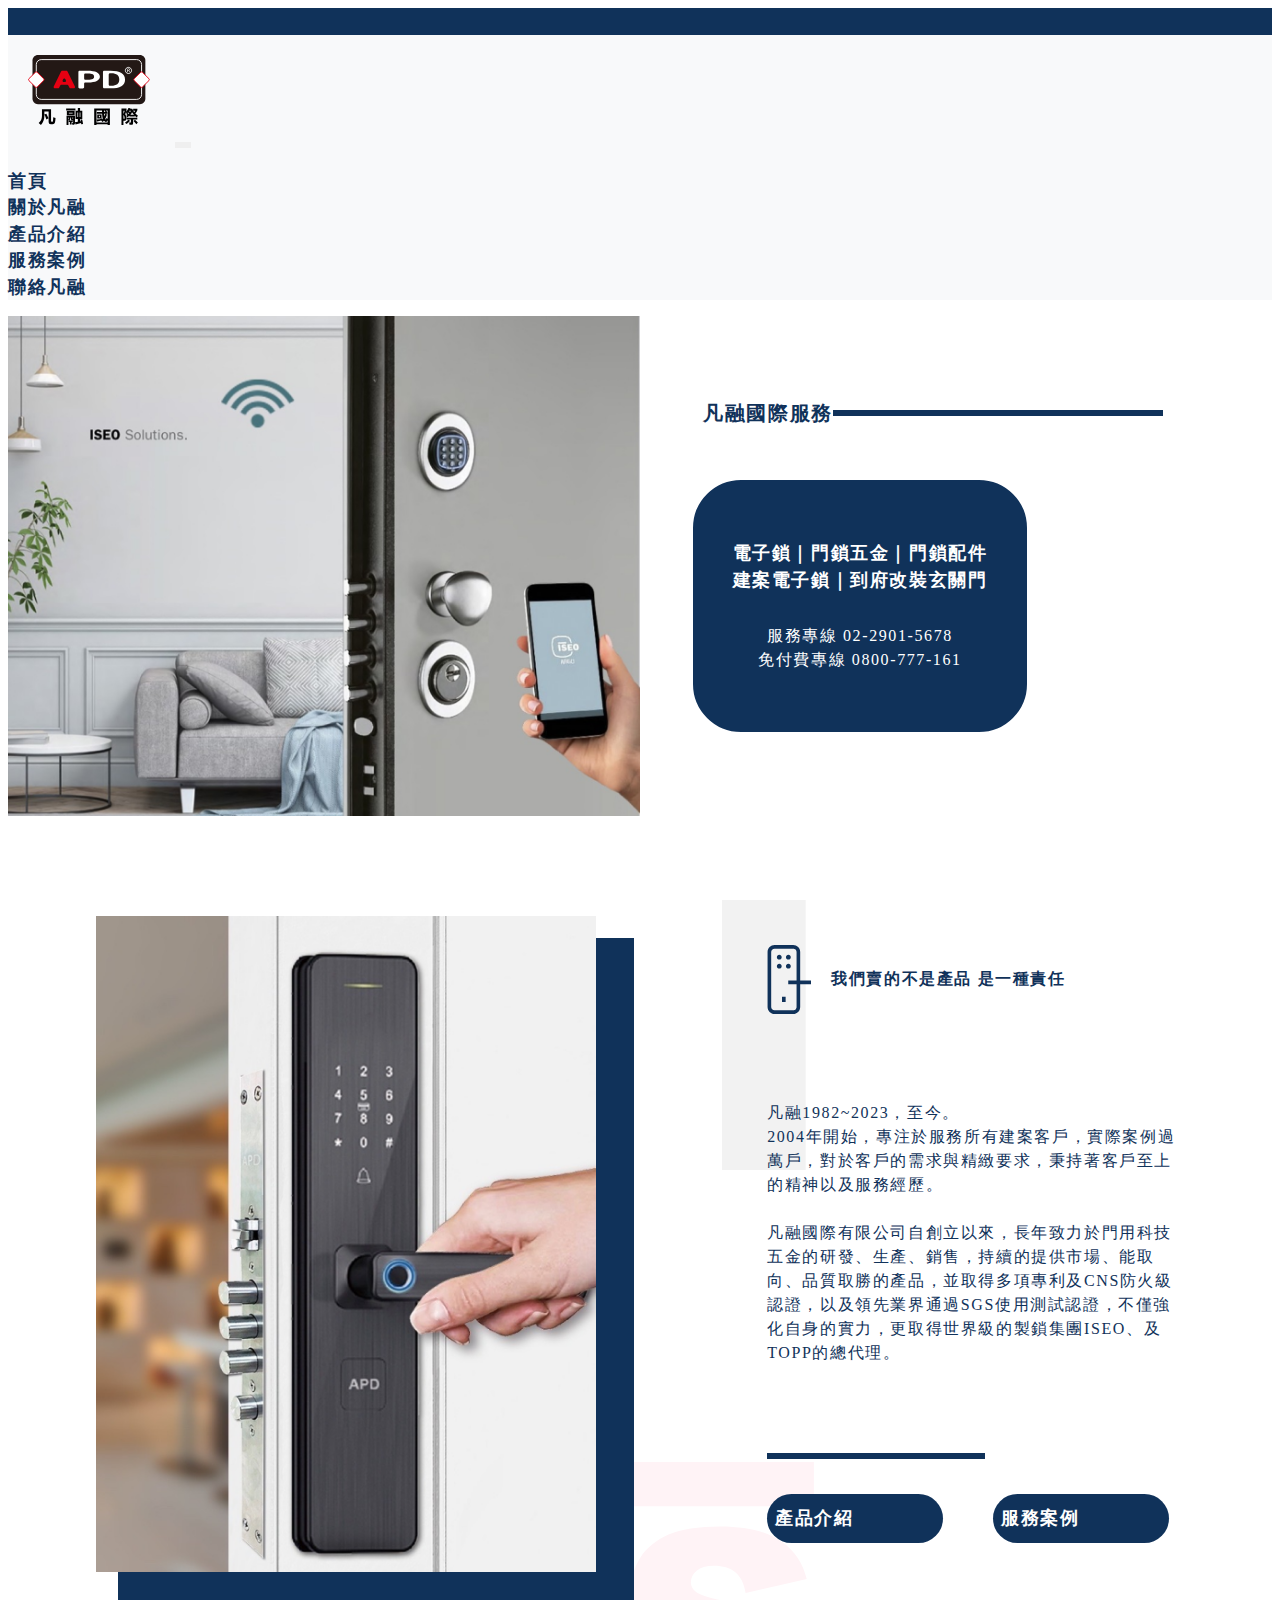
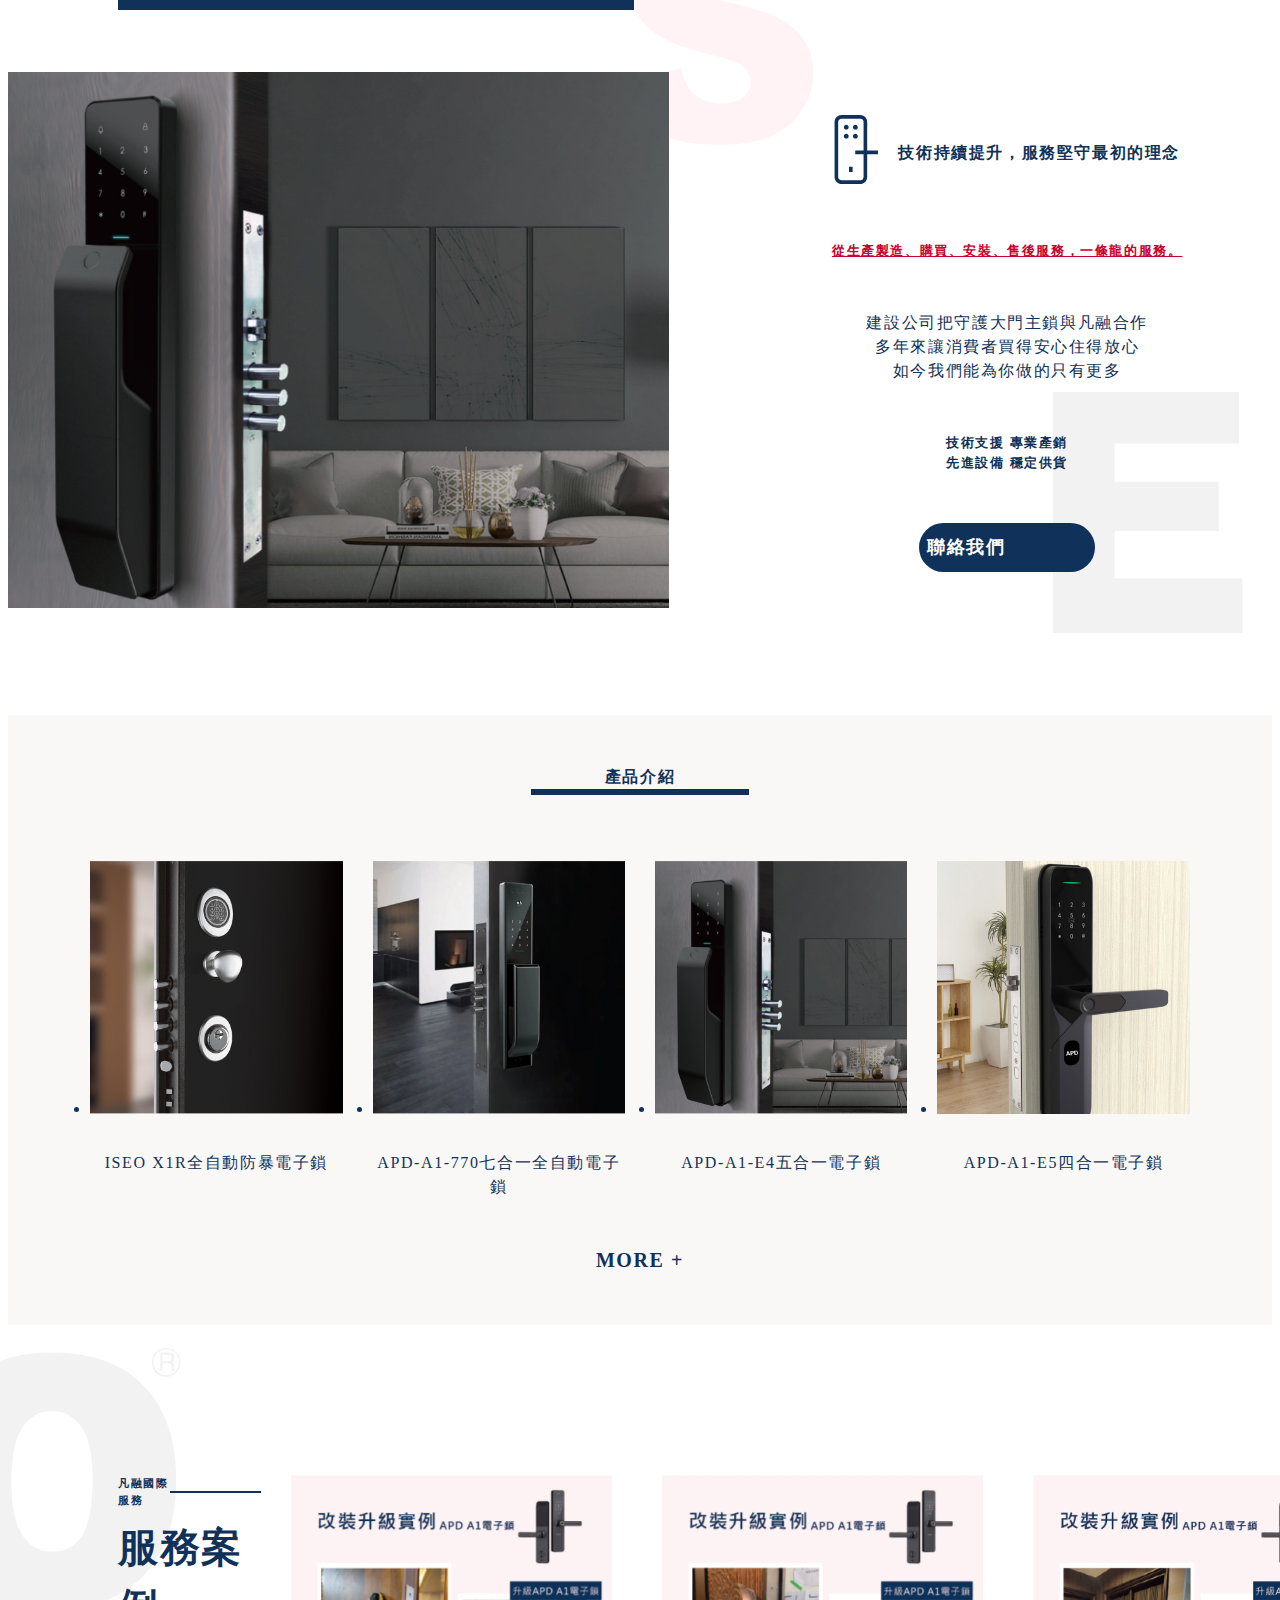
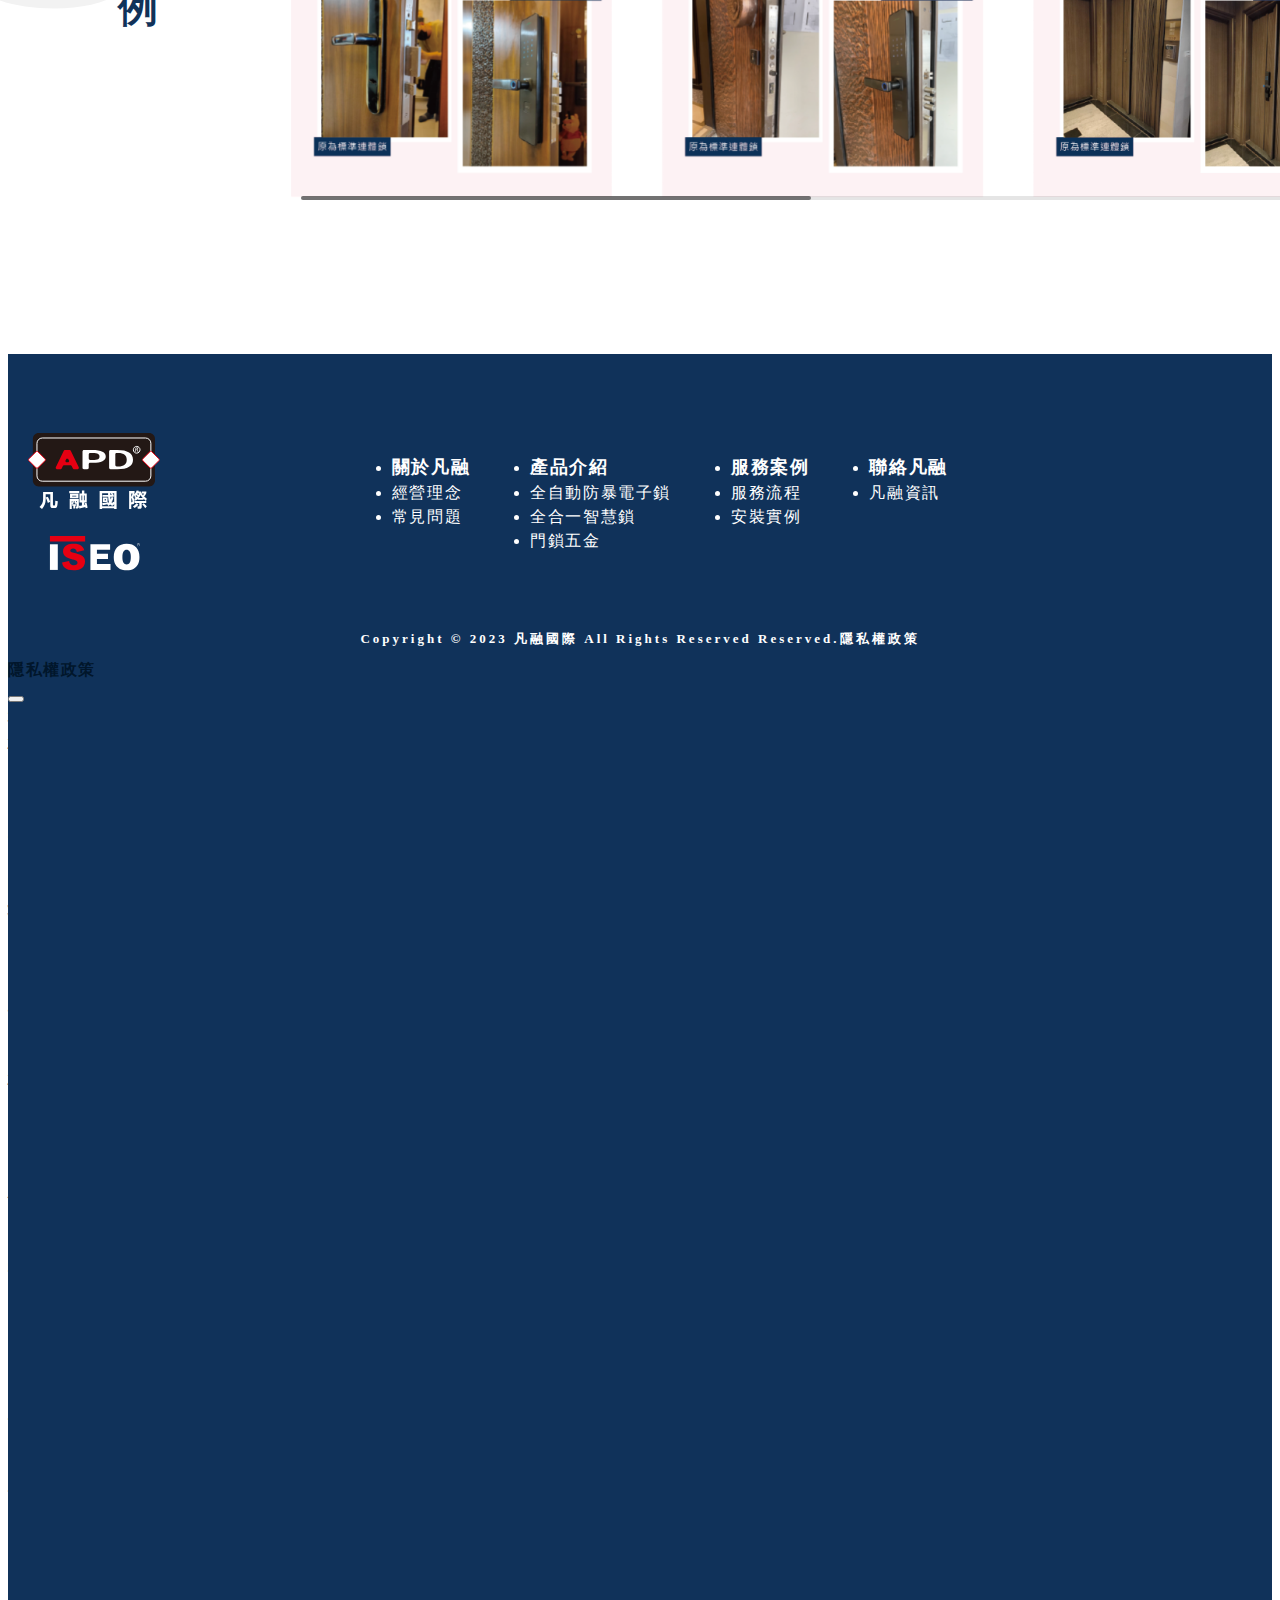
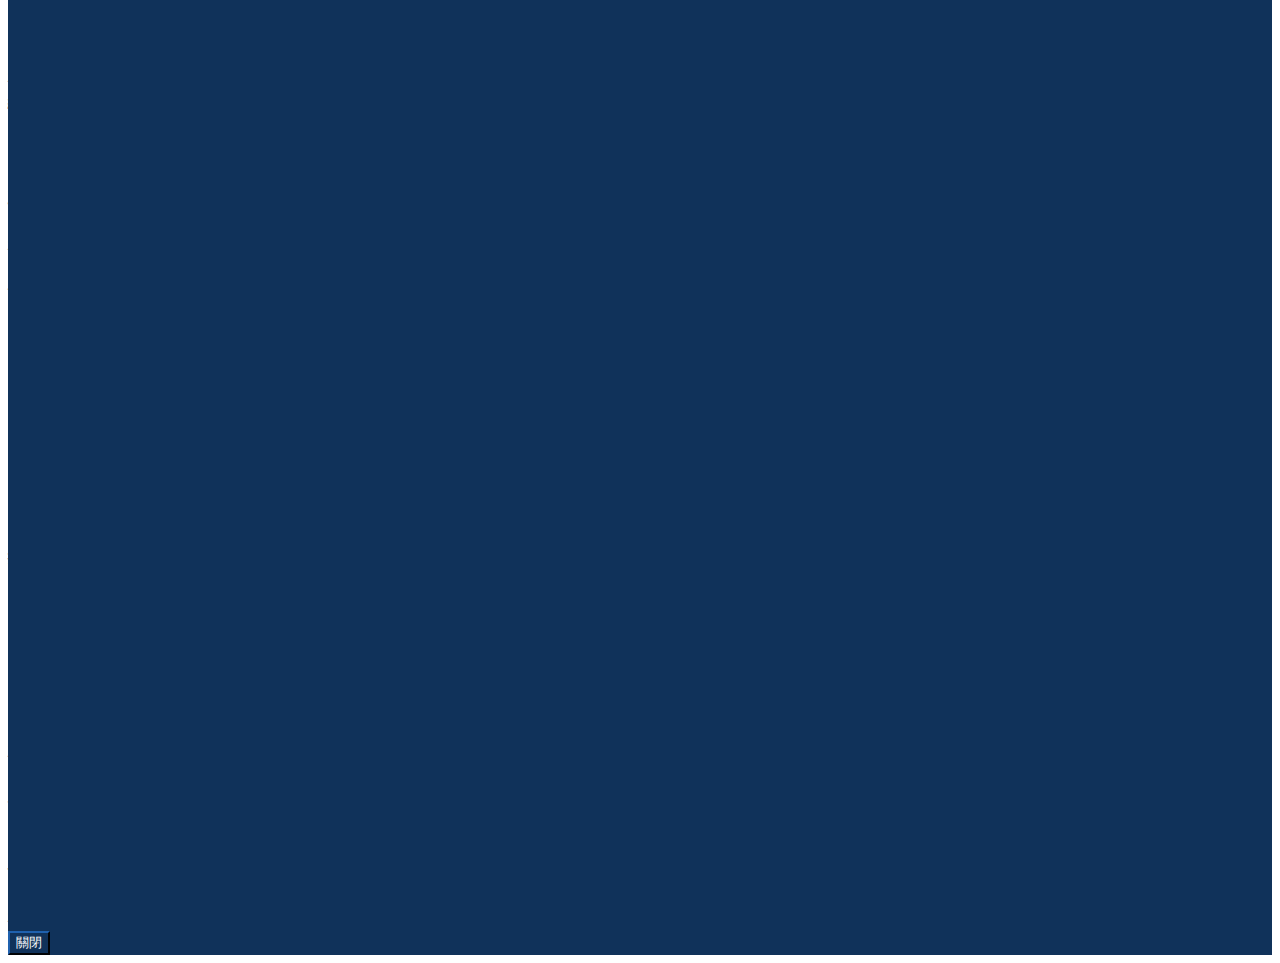
==== commit 25f913da: "1102" ====
--- a/index.html
+++ b/index.html
@@ -136,13 +136,13 @@
         <div class="about_block">
           <div class="about_img">
             <img src="./image/index_about_lg.png" alt="" class="about_lg_img" />
-            <div class="blue_block">
+            <!-- <div class="blue_block">
               <img
                 src="./image/index_about_sm.png"
                 alt=""
                 class="about_sm_img"
               />
-            </div>
+            </div> -->
           </div>
           <div class="about_content">
             <div class="about_title">
--- a/css/style.css
+++ b/css/style.css
@@ -150,7 +150,7 @@
   max-width: 1600px;
   margin: 100px auto;
   display: flex;
-  justify-content: space-between;
+  justify-content: space-around;
 }
 
 .about_img {
@@ -172,16 +172,17 @@
 
 .about_lg_img {
   width: 100%;
+  box-shadow: 30px 30px 0px 8px;
 }
 
 .about_sm_img {
-  width: 90%;
+  /* width: 90%;
   border: solid 22px #fff;
-  margin-left: -100px;
+  margin-left: -100px; */
   /* position: relative; */
   /* left: -3%; */
   /* margin: 50px; */
-  padding: -10px;
+  /* padding: -10px; */
 }
 
 .about_content {
@@ -411,8 +412,8 @@
   }
 
   .about_lg_img {
-    width: 60%;
-  }
+    width: 90%;
+}
 
   .contact_img {
     width: 90%;
@@ -428,7 +429,7 @@
     width: 250px;
   }
   .about_lg_img {
-    width: 50%;
+    width: 80%;
   }
   .contact_img {
     width: 80%;
@@ -466,7 +467,7 @@
     height: 300px;
   }
   .about_lg_img {
-    width: 65%;
+    width: 70%;
   }
   .blue_block  {
     width: 30%;
@@ -528,7 +529,7 @@
     z-index: 1;
   }
   .navbar-light .navbar-nav .nav-link {
-    color: #ffffff;
+    color: #ffffff !important;    
     text-align: center;
   }
 
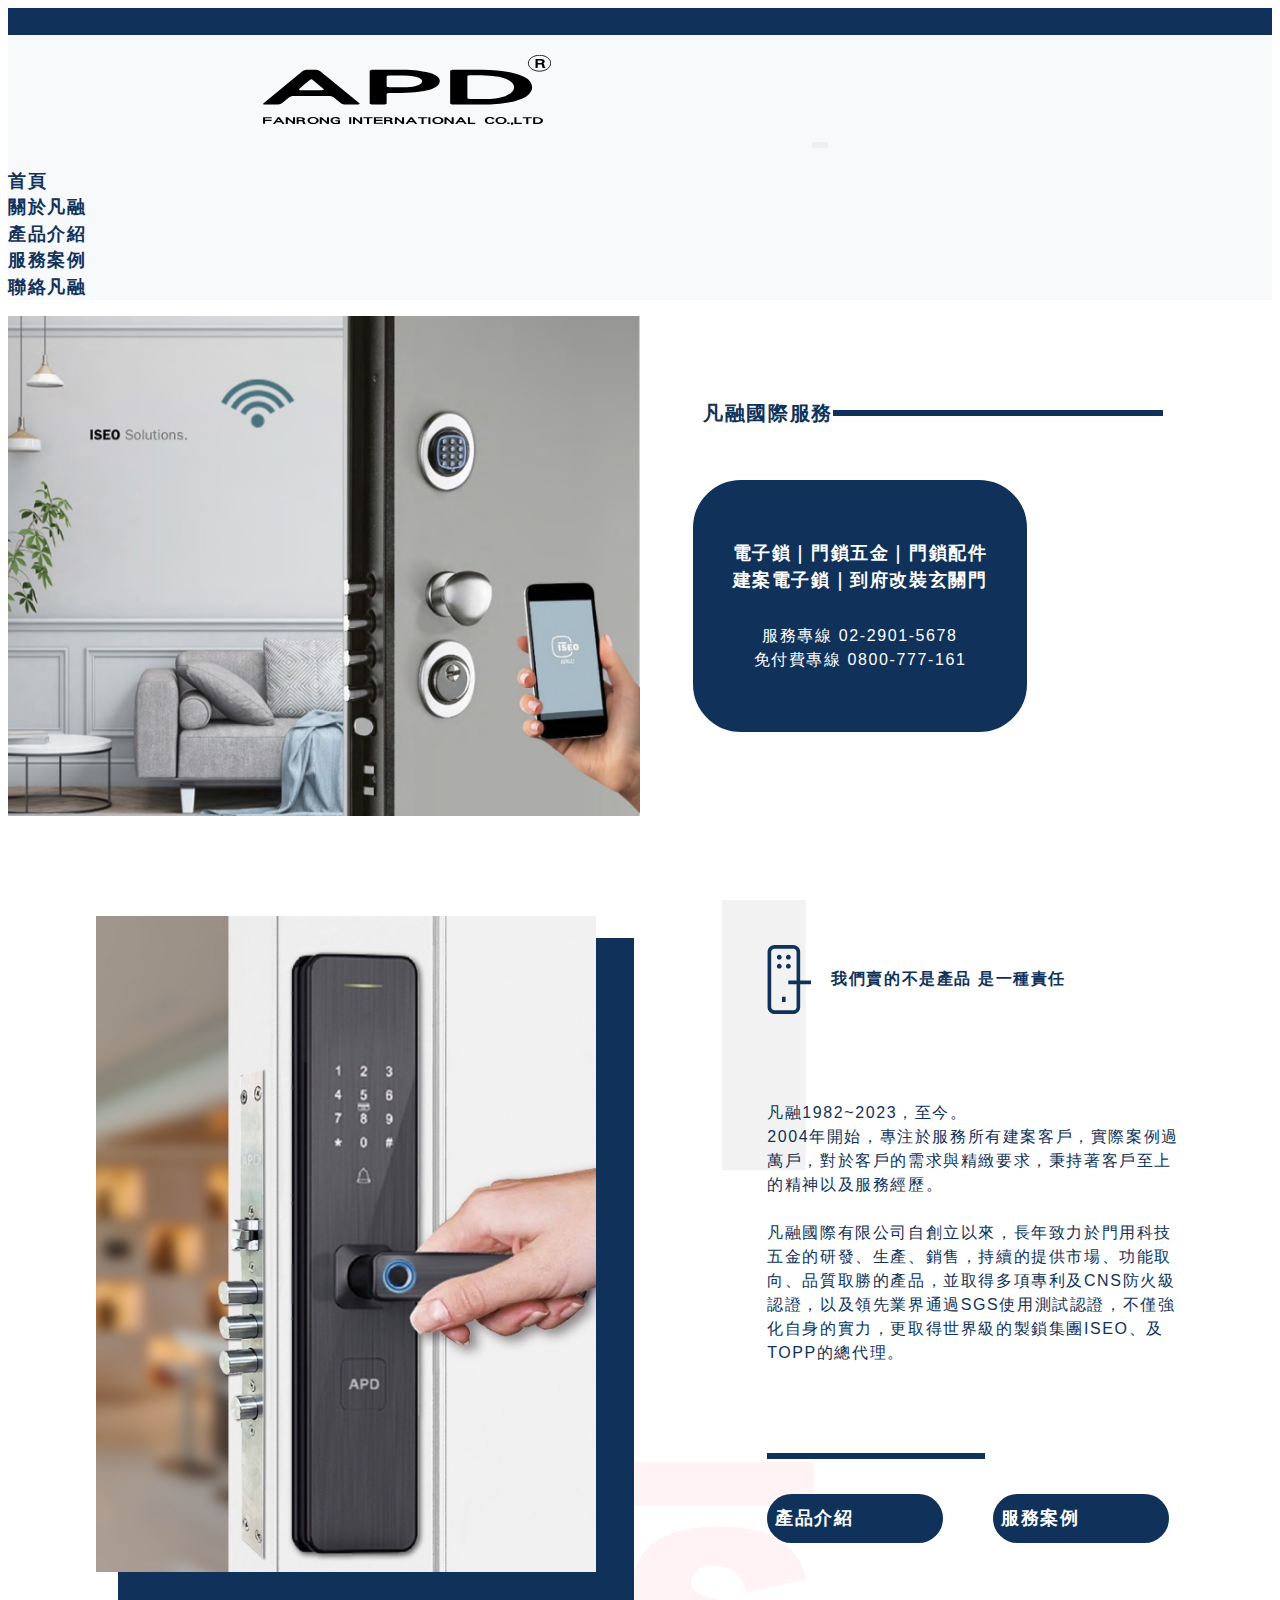
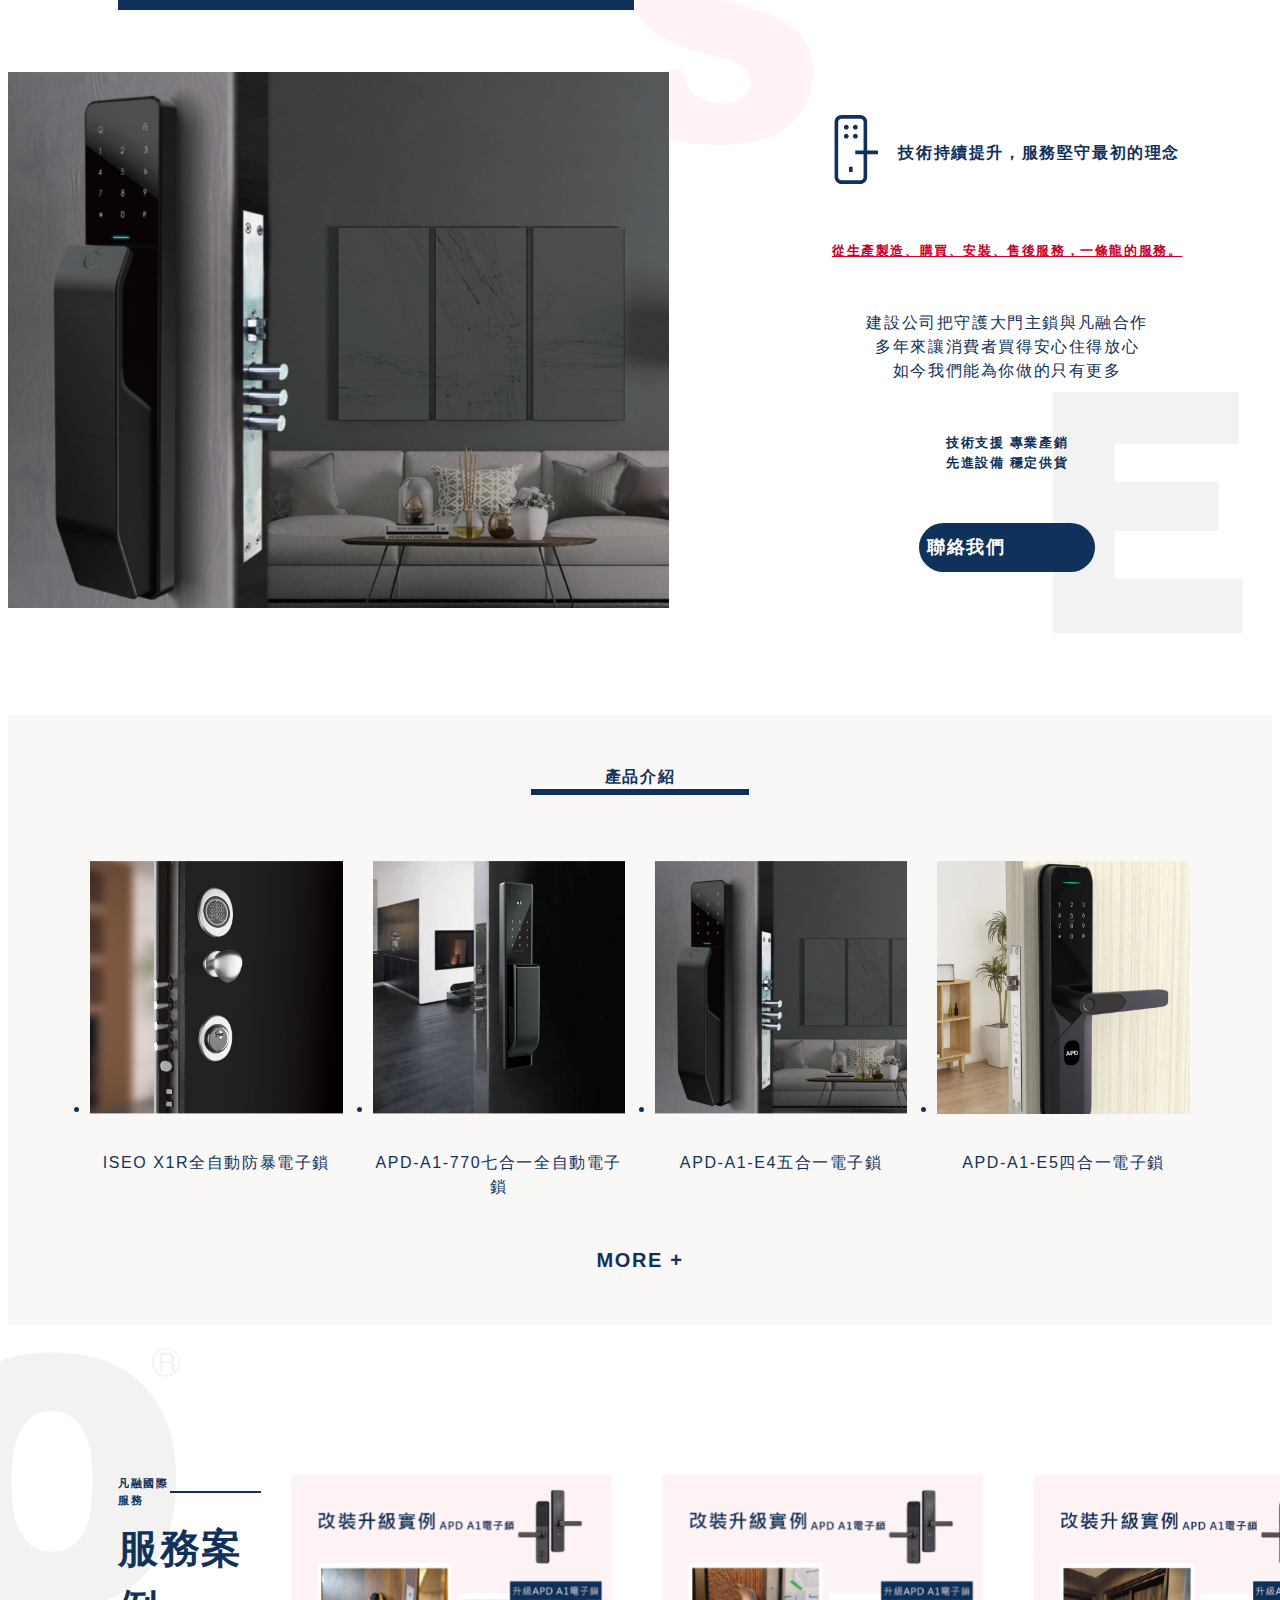
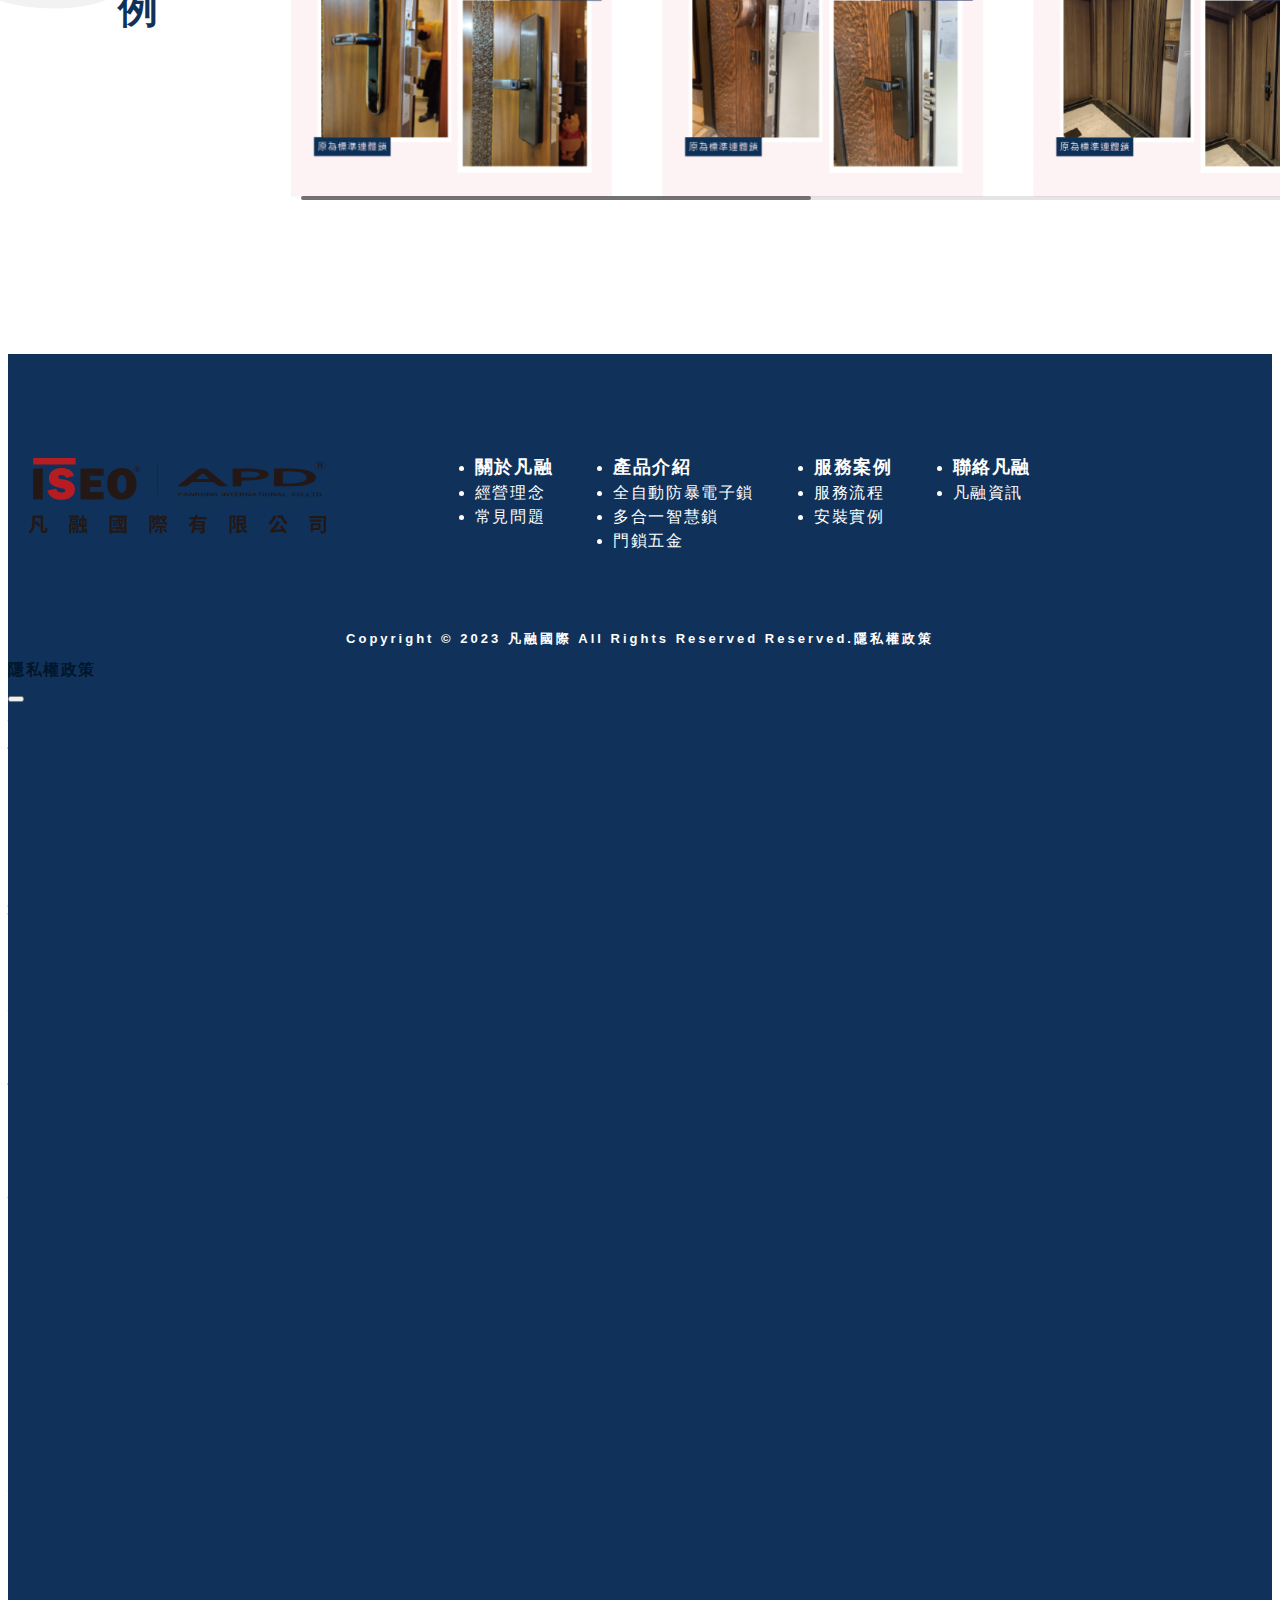
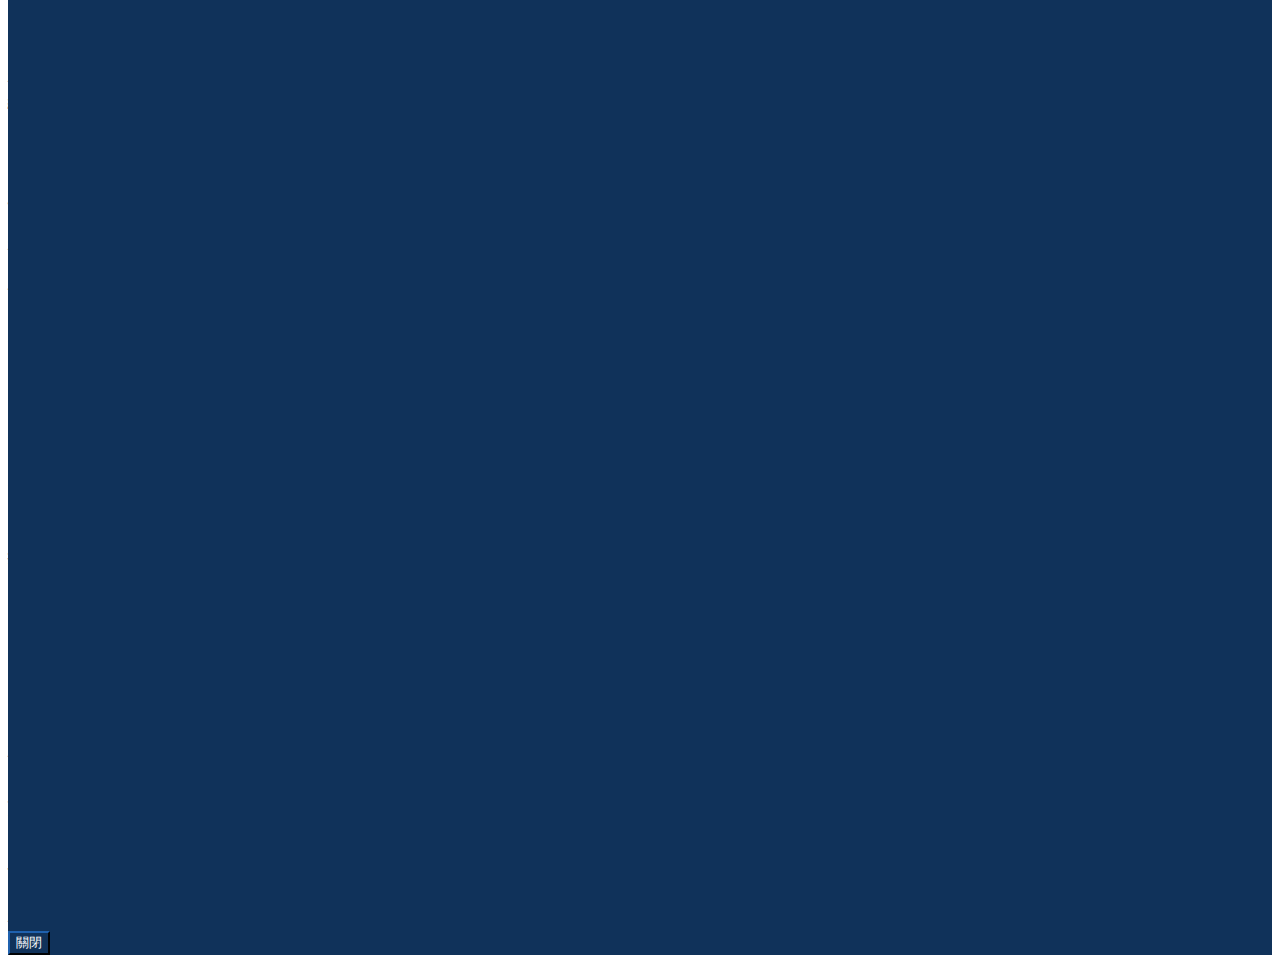
==== commit e3b23931: "11/28改logo" ====
--- a/index.html
+++ b/index.html
@@ -156,7 +156,7 @@
               <h4>我們賣的不是產品 是一種責任</h4>
             </div>
             <p>
-              凡融1982~2023，至今。<br />2004年開始，專注於服務所有建案客戶，實際案例過萬戶，對於客戶的需求與精緻要求，秉持著客戶至上的精神以及服務經歷。<br /><br />凡融國際有限公司自創立以來，長年致力於門用科技五金的研發、生產、銷售，持續的提供市場、能取向、品質取勝的產品，並取得多項專利及CNS防火級認證，以及領先業界通過SGS使用測試認證，不僅強化自身的實力，更取得世界級的製鎖集團ISEO、及TOPP的總代理。
+              凡融1982~2023，至今。<br />2004年開始，專注於服務所有建案客戶，實際案例過萬戶，對於客戶的需求與精緻要求，秉持著客戶至上的精神以及服務經歷。<br /><br />凡融國際有限公司自創立以來，長年致力於門用科技五金的研發、生產、銷售，持續的提供市場、功能取向、品質取勝的產品，並取得多項專利及CNS防火級認證，以及領先業界通過SGS使用測試認證，不僅強化自身的實力，更取得世界級的製鎖集團ISEO、及TOPP的總代理。
             </p>
             <div class="about_bottom">
               <div class="line_blue_md"></div>
@@ -305,9 +305,8 @@
       <div class="footer_content">
         <div class="logo_footer">
           <a href="index.html">
-            <img src="./image/logo_footer.svg" alt="" />
-          </a>
-          <img src="./image/logo_footer2.svg" alt="" />
+            <img src="./image/logo_footer.svg" alt=""/>
+          </a>
         </div>
 
         <div class="footer_allitem">
@@ -322,7 +321,7 @@
             <ul>
               <li><a href="fanrong_product.html">產品介紹</a></li>
               <li>全自動防暴電子鎖</li>
-              <li>全合一智慧鎖</li>
+              <li>多合一智慧鎖</li>
               <li>門鎖五金</li>
             </ul>
           </div>
--- a/css/style.css
+++ b/css/style.css
@@ -1,5 +1,5 @@
 body {
-  font-family: Helvetica, Arial,;
+  font-family: Helvetica, Arial;
   letter-spacing: 0.1rem;
   color: #10325a;
   line-height: 1.5;
@@ -74,6 +74,7 @@
 
 .logo_top {
   height: 70px;
+  width: 60%;
   margin: 20px;
 }
 
@@ -369,6 +370,10 @@
   margin: 20px;
 }
 
+.logo_footer img{
+  width: 300px;
+}
+
 .footer_allitem {
   display: flex;
   gap: 80px;
@@ -413,7 +418,7 @@
 
   .about_lg_img {
     width: 90%;
-}
+  }
 
   .contact_img {
     width: 90%;
@@ -441,7 +446,12 @@
   .logo_footer {
     flex-direction: row;
     gap: 20px;
-  }
+    justify-content: center;
+  }
+  .logo_footer img{
+    width: 200px;
+  }
+  
   .footer_media {
     margin: 20px;
     margin-bottom: 40px;
@@ -529,7 +539,7 @@
     z-index: 1;
   }
   .navbar-light .navbar-nav .nav-link {
-    color: #ffffff !important;    
+    color: #ffffff !important;
     text-align: center;
   }
 
@@ -589,9 +599,9 @@
     margin: 10px;
   }
 
-  .logo_footer img {
+  /* .logo_footer img {
     width: 100px;
-  }
+  } */
 
   .allbanner {
     margin-top: 80px;
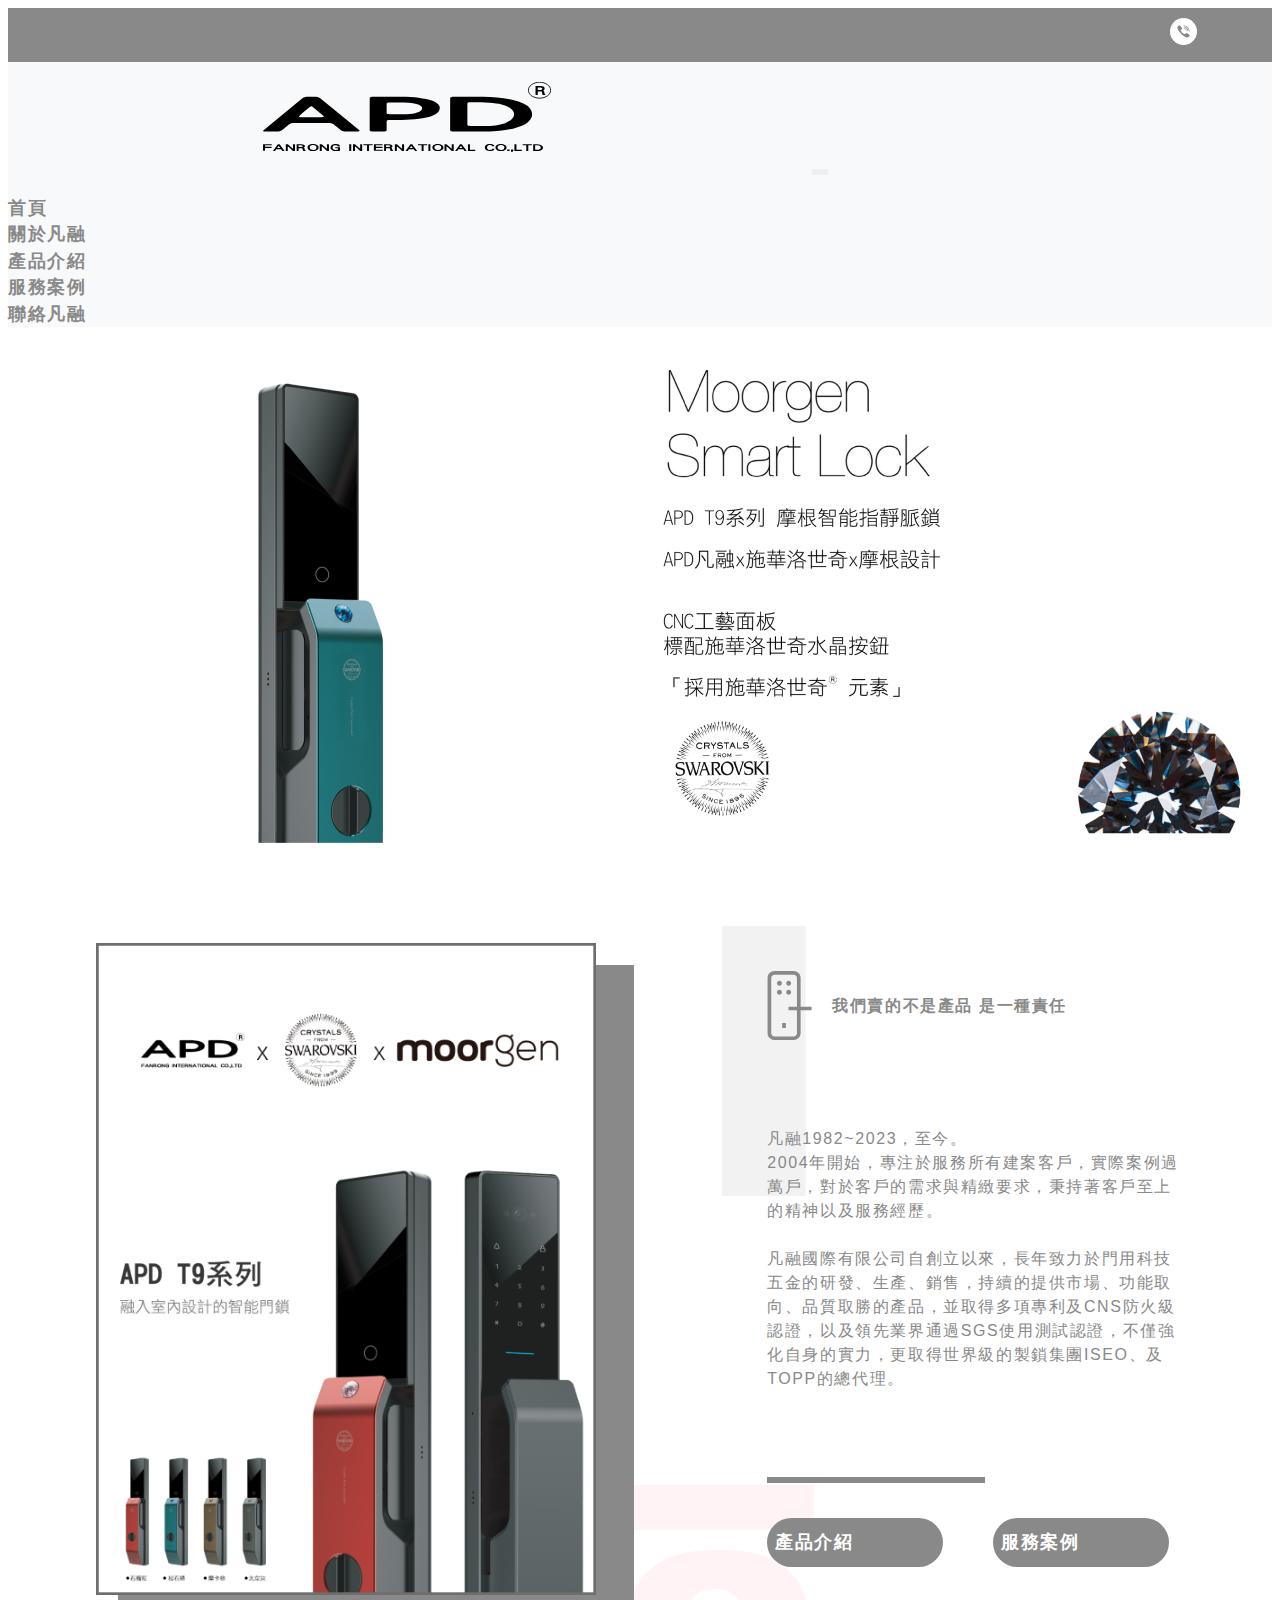
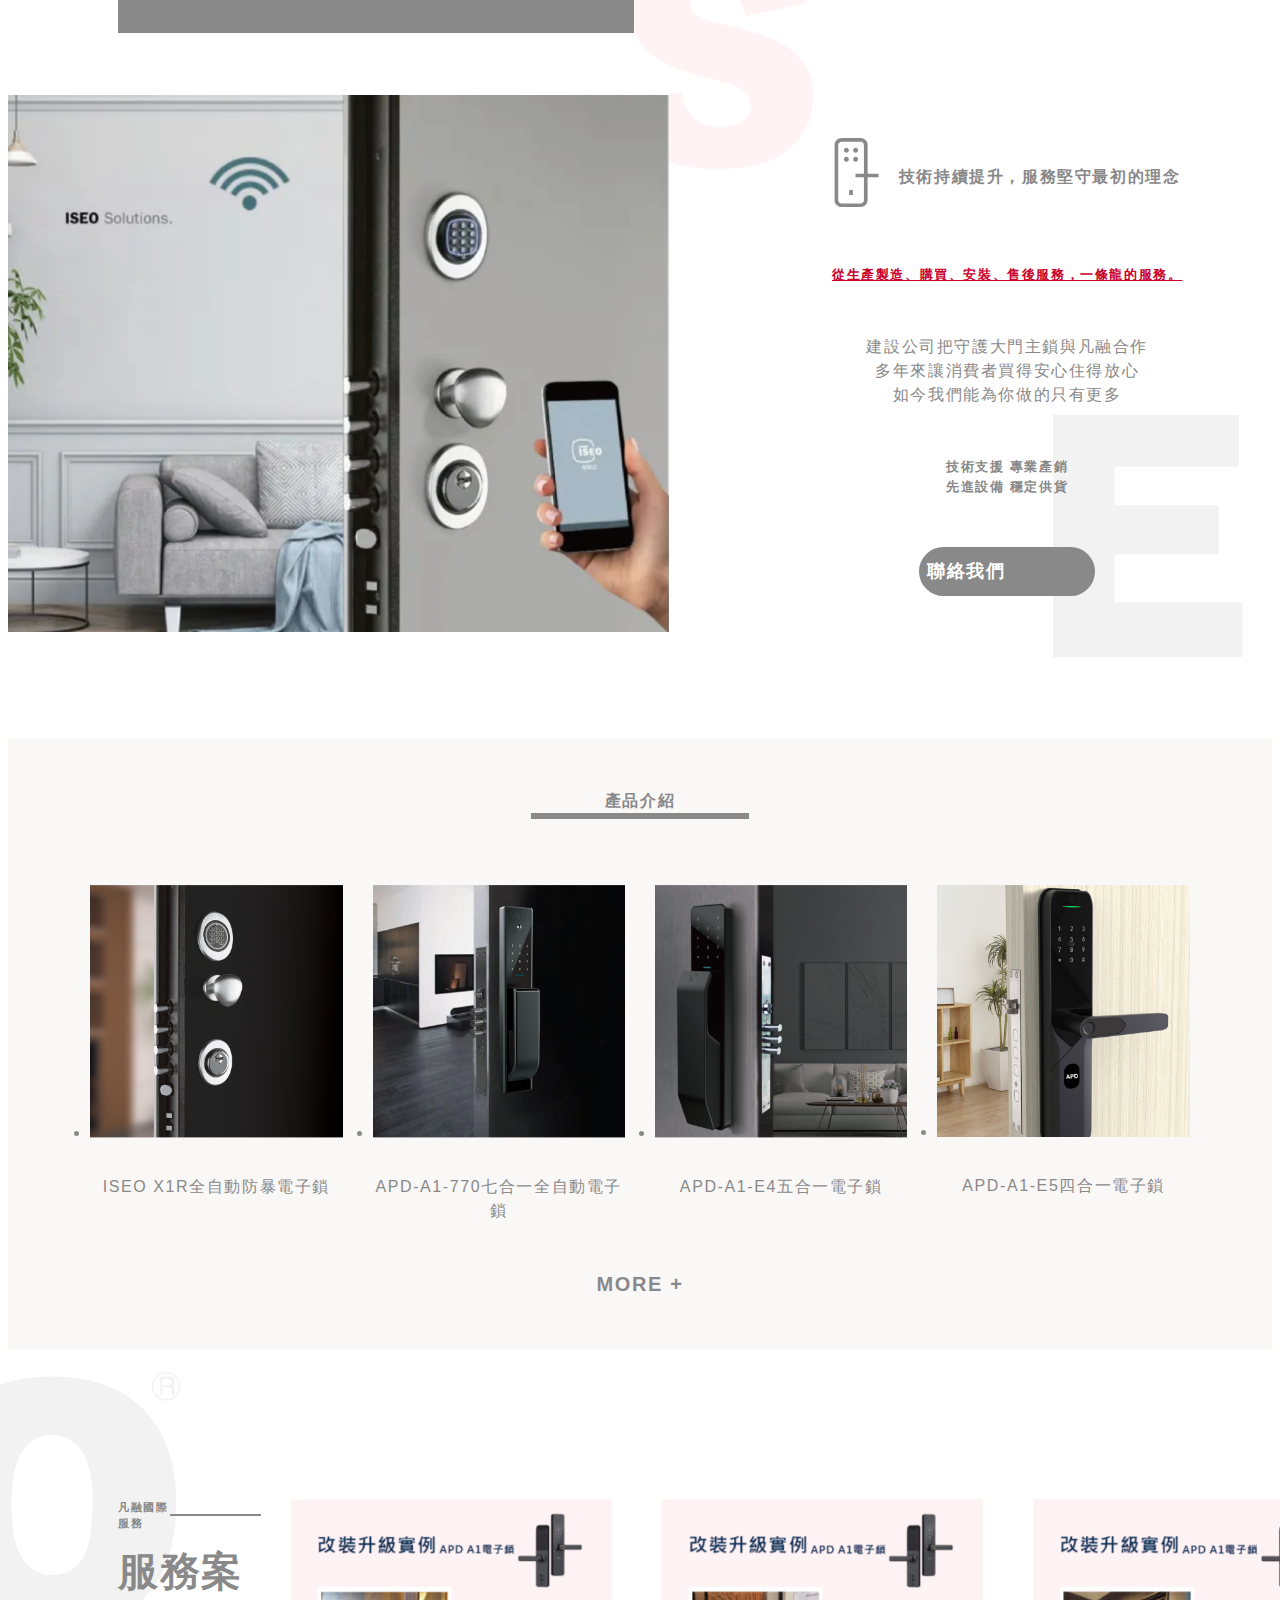
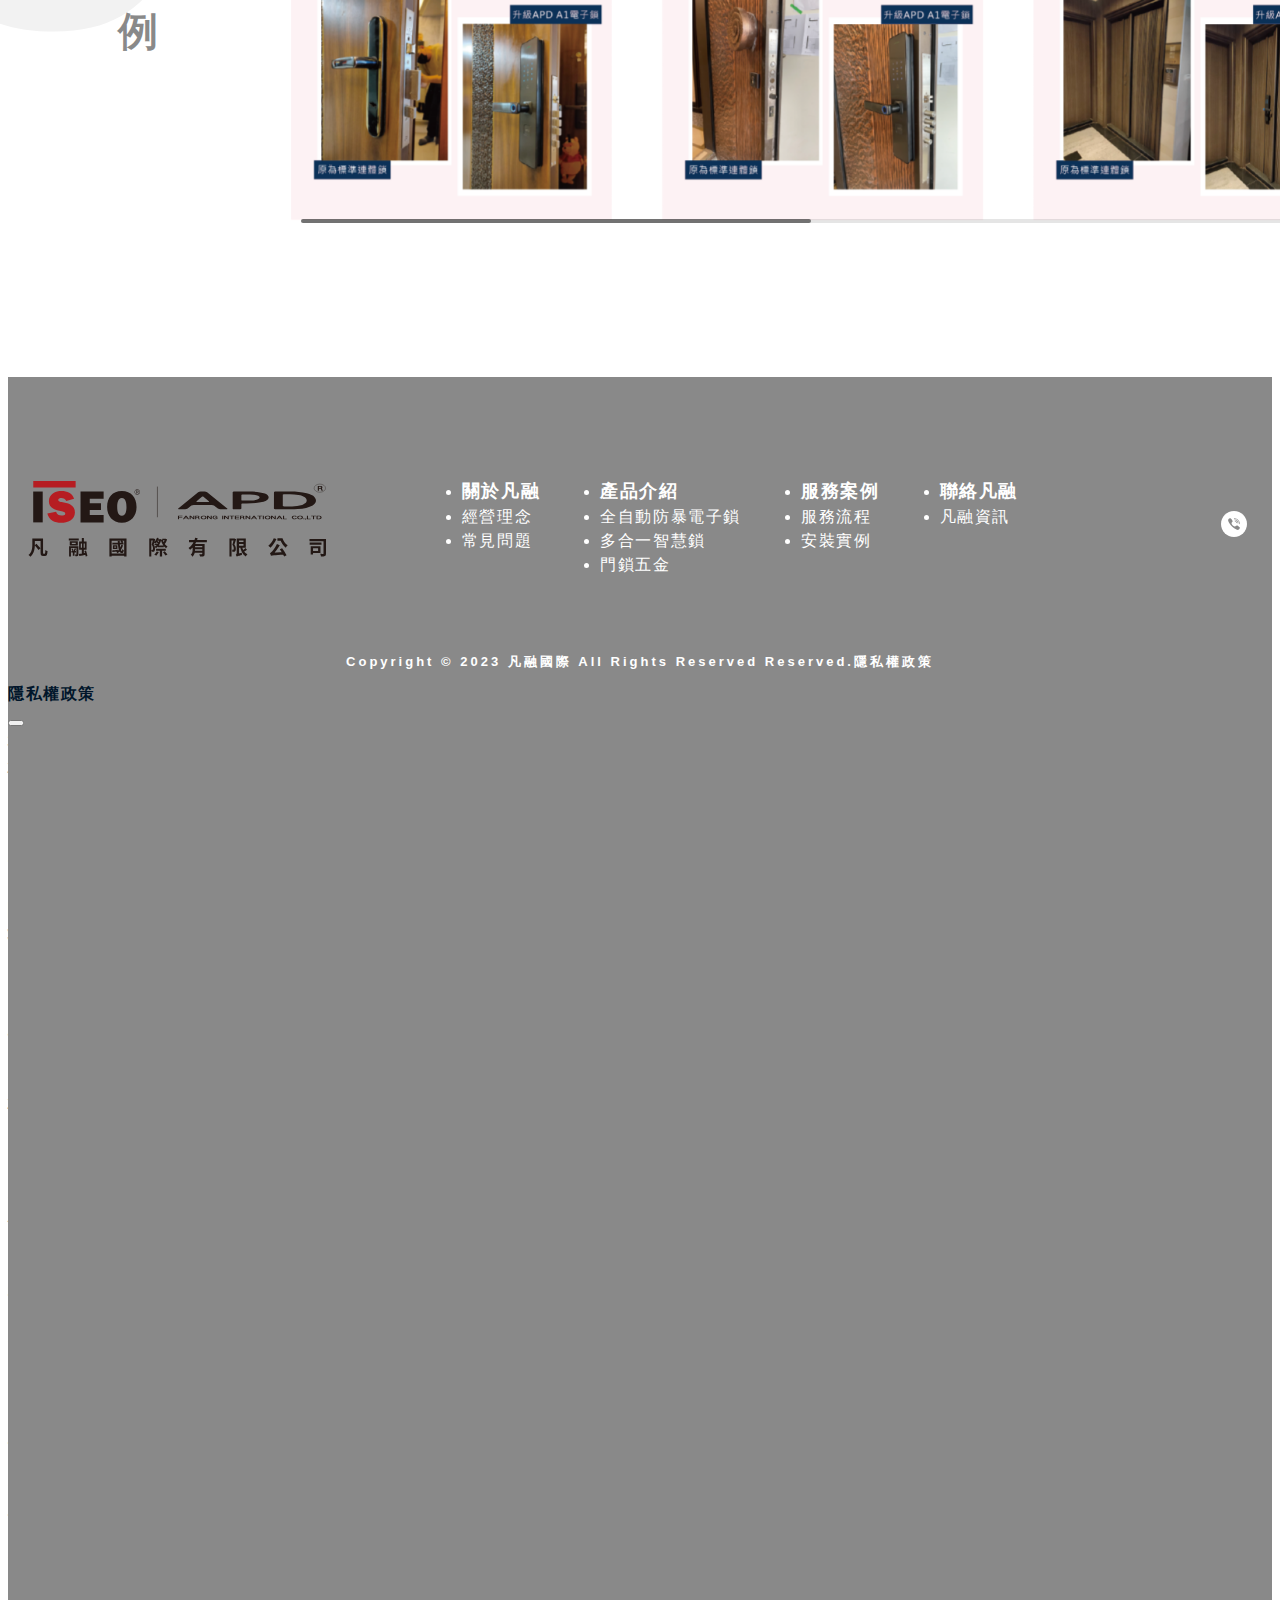
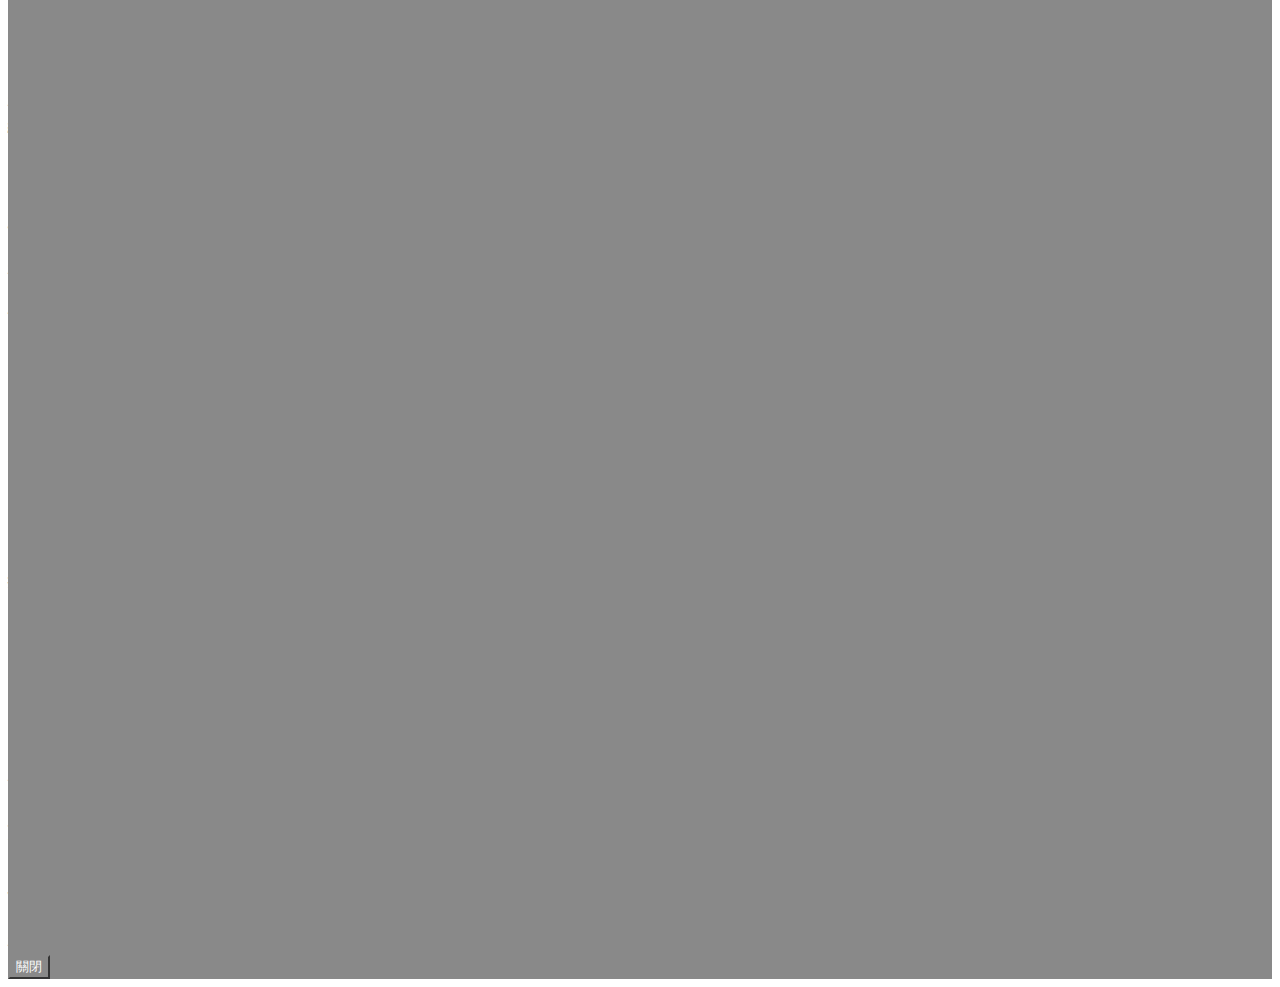
==== commit 0d224a17: "1128" ====
--- a/index.html
+++ b/index.html
@@ -106,9 +106,10 @@
       <section>
         <div class="index_banner">
           <div class="banner_img">
-            <img src="./image/index_banner_img.png" alt="" />
-          </div>
-          <div class="banner_content">
+            <img src="./image/index_banner2.0.png" alt="" />
+            <!-- <img src="./image/index_banner2.0_right.png" alt="" /> -->
+          </div>
+          <!-- <div class="banner_content">
             <div class="banner_title">
               <h4>凡融國際服務</h4>
               <div class="line_blue_lg"></div>
@@ -127,7 +128,7 @@
                 免付費專線 0800-777-161
               </p>
             </div>
-          </div>
+          </div> -->
         </div>
       </section>
 
--- a/css/style.css
+++ b/css/style.css
@@ -1,13 +1,13 @@
 body {
-  font-family: Helvetica, Arial;
+  font-family: Helvetica,Arial;
   letter-spacing: 0.1rem;
-  color: #10325a;
+  color: #898989;
   line-height: 1.5;
   /* background-color: #F8F9FA; */
 }
 
 header {
-  /* background-color: #10325a; */
+  /* background-color: #898989; */
 }
 
 ol,
@@ -32,7 +32,7 @@
 
 a {
   text-decoration: none;
-  color: #10325a;
+  color: #898989;
   font-weight: 800;
 }
 
@@ -41,7 +41,7 @@
 }
 
 .media_block {
-  background-color: #10325a;
+  background-color: #898989;
 }
 
 .navbar_block {
@@ -87,13 +87,13 @@
 }
 
 .navbar-light .navbar-nav .nav-link {
-  color: #10325a;
+  color: #898989;
   font-weight: bold;
   font-size: 1.1rem;
 }
 
 .navbar-light .navbar-toggler-icon {
-  background-image: url(https://www.thormcl.com/fanrong/image/navbar.svg);
+  background-image: url(../image/navbar.svg);
 }
 
 .navbar-light .navbar-toggler {
@@ -129,19 +129,19 @@
 /* content */
 
 .line_blue_lg {
-  background: #10325a;
+  background: #898989;
   width: 330px;
   height: 6px;
 }
 
 .line_blue_md {
-  background: #10325a;
+  background: #898989;
   width: 218px;
   height: 6px;
 }
 
 .line_blue_st {
-  background: #10325a;
+  background: #898989;
   width: 130px;
   height: 2px;
 }
@@ -164,7 +164,7 @@
 }
 
 .blue_block {
-  background: #10325a;
+  background: #898989;
   width: 100%;
   padding: 60px 0;
   padding-left: 0px;
@@ -216,8 +216,8 @@
 
 .btn-secondary {
   color: #fff;
-  background-color: #10325a;
-  border-color: #10325a;
+  background-color: #898989;
+  border-color: #898989;
 }
 
 /* 聯絡凡融 */
@@ -271,7 +271,7 @@
 }
 
 .accordion-button {
-  color: #10325a;
+  color: #898989;
   font-weight: bold;
 }
 
@@ -296,7 +296,7 @@
 }
 
 .accordion-button::after {
-  background-image: url(https://www.thormcl.com/fanrong/image/under_bottom.svg);
+  background-image: url(../image/under_bottom.svg);
   width: 21px;
   height: 11px;
 }
@@ -316,7 +316,7 @@
 }
 .accordion-flush .accordion-item .accordion-button {
   border-radius: 0;
-  border-bottom: 2px solid #10325a;
+  border-bottom: 2px solid #898989;
   padding: 2rem 1.25rem;
   background-color: transparent;
   letter-spacing: 0.3rem;
@@ -349,7 +349,7 @@
 /* footer */
 
 footer {
-  background-color: #10325a;
+  background-color: #898989;
 }
 
 .footer_content {
@@ -550,7 +550,7 @@
     /* padding-left: 0; */
     /* margin-bottom: 0; */
     /* list-style: none; */
-    background-color: #10325a;
+    background-color: #898989;
     /* color: #fff; */
   }
   .allbanner {
@@ -698,7 +698,7 @@
   .footer_allitem {
     display: grid;
     /* grid-gap: 20px; */
-    grid-template-columns: auto 100px;
+    grid-template-columns: auto auto;
     justify-items: start;
   }
 }
--- a/css/fanrong_index.css
+++ b/css/fanrong_index.css
@@ -1,6 +1,7 @@
 .index_banner {
   display: flex;
   height: 500px;
+  width: 100%;
 }
 
 .banner_content {
@@ -21,13 +22,13 @@
   /* max-width: 1600px; */
 }
 
-.banner_content img {
+/* .banner_content img {
   height: 100%;
-  width: 50%;
-}
+  width: 100%;
+} */
 
 .banner_img {
-  width: 50%;
+  width: 100%;
   height: 100%;
 }
 
@@ -37,7 +38,7 @@
   max-width: 100%;
   max-height: 100%;
   object-fit: cover;
-  object-position: 100% 100%;
+  object-position: 50% 100%;
 }
 
 .banner_title {
@@ -51,7 +52,7 @@
 }
 
 .banner_text {
-  background-color: #10325a;
+  background-color: #898989;
   border: 2px solid #fff;
   display: inline;
   text-align: center;
@@ -138,7 +139,7 @@
 }
 
 .a_link a {
-  color: #10325a;
+  color: #898989;
   font-size: 20px;
   font-weight: 700;
 }
@@ -258,6 +259,9 @@
   .banner_title {
     margin-left: 4%;
   }
+  .banner_img img {
+    content: url('https://www.thormcl.com/fanrong/image/index_banner2.0_992.webp');
+  }
 
   /* 背景圖 */
   .bgi_S {
@@ -284,7 +288,7 @@
     gap: 20px;
   }
   .line_blue_st {
-    background: #10325a;
+    background: #898989;
     width: 80px;
     height: 2px;
   }
@@ -317,6 +321,10 @@
     flex-direction: column;
     height: auto;
   }
+  .banner_img img {
+    content: url('https://www.thormcl.com/fanrong/image/index_banner2.0_680.webp');
+  }
+
 
   .banner_img {
     width: 100%;
